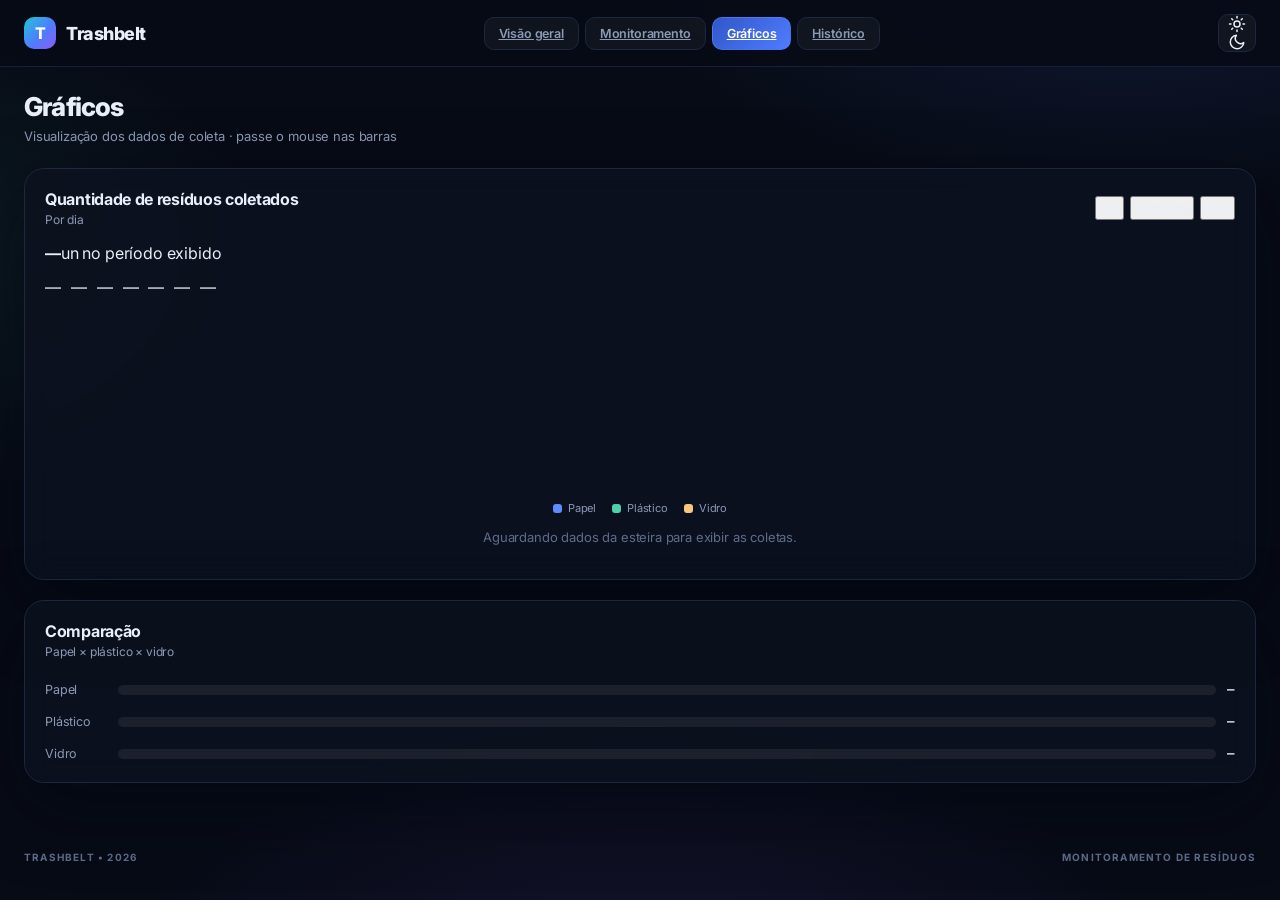
==== charts.html @ bd381b1d "refactor: separar em páginas independentes (sem sidebar móvel) - dashboard.html: visão geral com car" ====
<!DOCTYPE html>
<html lang="pt-BR" data-theme="dark">
<head>
  <meta charset="UTF-8">
  <meta name="viewport" content="width=device-width, initial-scale=1.0">
  <meta name="theme-color" content="#070b16">
  <title>Trashbelt — Gráficos</title>
  <link rel="preconnect" href="https://fonts.googleapis.com">
  <link rel="preconnect" href="https://fonts.gstatic.com" crossorigin>
  <link href="https://fonts.googleapis.com/css2?family=Inter:wght@400;500;600;700;800&family=JetBrains+Mono:wght@500;600;700&display=swap" rel="stylesheet">
  <link rel="stylesheet" href="css/style.css?v=12">

  <script>
    try {
      var t = localStorage.getItem("trashbelt-tema");
      document.documentElement.dataset.theme = (t === "light") ? "light" : "dark";
    } catch (e) {
      document.documentElement.dataset.theme = "dark";
    }
  </script>
</head>
<body>
  <header class="app-header">
    <div class="brand">
      <div class="brand-mark">T</div>
      <div>Trashbelt</div>
    </div>
    <nav>
      <a href="dashboard.html" class="nav-btn">Visão geral</a>
      <a href="monitor.html" class="nav-btn">Monitoramento</a>
      <a href="charts.html" class="nav-btn active">Gráficos</a>
      <a href="history.html" class="nav-btn">Histórico</a>
    </nav>
    <div class="actions">
      <button class="theme-btn" aria-label="Alternar tema claro/escuro" onclick="toggleTema()" title="Tema">
        <svg class="icon i-sol"><use href="#i-sol"/></svg>
        <svg class="icon i-lua"><use href="#i-lua"/></svg>
      </button>
    </div>
  </header>

  <div class="main">
    <div>
      <h1 class="section-title">Gráficos</h1>
      <p class="section-sub">Visualização dos dados de coleta · passe o mouse nas barras</p>
    </div>

    <div class="chart-cards">
      <article class="panel big-chart">
        <div class="panel-head">
          <div><h3 id="period-titulo">Quantidade de resíduos coletados</h3><p id="period-descricao">Por dia</p></div>
          <div style="display:flex; gap:6px">
            <button class="period-tab active" data-period="dia" onclick="setPeriod('dia')">Dia</button>
            <button class="period-tab" data-period="semana" onclick="setPeriod('semana')">Semana</button>
            <button class="period-tab" data-period="mes" onclick="setPeriod('mes')">Mês</button>
          </div>
        </div>
        <div class="period-summary"><strong id="period-total"><span class="num">—</span></strong><span>un no período exibido</span></div>
        <div class="bars empty-bars" id="period-bars">
          <div><i style="height:0%"></i><span>—</span></div>
          <div><i style="height:0%"></i><span>—</span></div>
          <div><i style="height:0%"></i><span>—</span></div>
          <div><i style="height:0%"></i><span>—</span></div>
          <div><i style="height:0%"></i><span>—</span></div>
          <div><i style="height:0%"></i><span>—</span></div>
          <div><i style="height:0%"></i><span>—</span></div>
        </div>
        <div class="stack-legend"><span><i class="sd pa"></i>Papel</span><span><i class="sd pl"></i>Plástico</span><span><i class="sd v"></i>Vidro</span></div>
        <p class="chart-empty" id="period-empty">Aguardando dados da esteira para exibir as coletas.</p>
      </article>

      <article class="panel">
        <div class="panel-head"><div><h3>Comparação</h3><p>Papel × plástico × vidro</p></div></div>
        <div class="compare">
          <div><span>Papel</span><div><i id="cmp-papel" style="width:0%"></i></div><b id="cmp-papel-num">—</b></div>
          <div><span>Plástico</span><div><i id="cmp-plastico" style="width:0%"></i></div><b id="cmp-plastico-num">—</b></div>
          <div><span>Vidro</span><div><i id="cmp-vidro" style="width:0%"></i></div><b id="cmp-vidro-num">—</b></div>
        </div>
      </article>
    </div>
  </div>

  <footer><span>TRASHBELT • 2026</span><span>Monitoramento de resíduos</span></footer>

  <div class="tooltip" id="tooltip" hidden></div>

  <!-- Sprite SVG -->
  <svg xmlns="http://www.w3.org/2000/svg" style="display:none" aria-hidden="true">
    <defs>
      <symbol id="i-papel" viewBox="0 0 24 24"><path d="M14 2H6a2 2 0 0 0-2 2v16a2 2 0 0 0 2 2h12a2 2 0 0 0 2-2V8z"/><polyline points="14 2 14 8 20 8"/><line x1="16" y1="13" x2="8" y2="13"/><line x1="16" y1="17" x2="8" y2="17"/></symbol>
      <symbol id="i-plastico" viewBox="0 0 24 24"><path d="M10 2.5h4"/><path d="M10.5 2.5v3.2L8.5 9v11a1.8 1.8 0 0 0 1.8 1.8h3.4a1.8 1.8 0 0 0 1.8-1.8V9l-2-3.3V2.5"/><path d="M8.5 12.5h7"/></symbol>
      <symbol id="i-vidro" viewBox="0 0 24 24"><path d="M7 3h10l-1.2 8.2a3.9 3.9 0 0 1-7.6 0z"/><path d="M12 15.2V21"/><path d="M8.5 21h7"/></symbol>
      <symbol id="i-sol" viewBox="0 0 24 24"><circle cx="12" cy="12" r="4"/><path d="M12 2v2"/><path d="M12 20v2"/><path d="M4.93 4.93l1.41 1.41"/><path d="M17.66 17.66l1.41 1.41"/><path d="M2 12h2"/><path d="M20 12h2"/><path d="M4.93 19.07l1.41-1.41"/><path d="M17.66 6.34l1.41-1.41"/></symbol>
      <symbol id="i-lua" viewBox="0 0 24 24"><path d="M21 12.79A9 9 0 1 1 11.21 3 7 7 0 0 0 21 12.79z"/></symbol>
    </defs>
  </svg>

  <script src="js/app.js?v=12"></script>
</body>
</html>
---- css/style.css ----
/* =====================================================================
   Trashbelt — Páginas separadas (dashboard, monitor, charts, history)
   Tema escuro/claro · responsivo · sem sidebar móvel complexa
   ===================================================================== */

:root {
    --bg: #070b16;
    --panel: rgba(13, 19, 32, .72);
    --panel-solid: #0d1320;
    --border: #1c2740;
    --border-soft: #16203a;
    --text: #e9eef8;
    --muted: #8b99b5;
    --muted-2: #5f6d8c;
    --chip-bg: rgba(255, 255, 255, .04);
    --chip-border: #1c2740;
    --grid: rgba(255, 255, 255, .055);
    --track: rgba(255, 255, 255, .07);
    --hover-row: rgba(79, 124, 255, .06);
    --row-border: rgba(255, 255, 255, .045);
    --topbar-bg: rgba(7, 11, 22, .92);
    --hero-fill: rgba(19, 27, 48, .9);
    --donut-empty: #e8edf4;
    --chart-dot: #0b1220;
    --scroll-thumb: #24314f;
    --glow-1: rgba(79, 124, 255, .16);
    --glow-2: rgba(53, 185, 145, .10);
    --glow-3: rgba(139, 92, 246, .13);

    --accent: #4f7cff;
    --accent-2: #35b991;
    --accent-3: #efb45e;
    --danger: #f2697e;
    --radius-lg: 20px;
    --radius-md: 14px;
    --shadow-panel: 0 24px 70px rgba(2, 6, 16, .5);
    --font-num: "JetBrains Mono", "Inter", monospace;
}

html[data-theme="light"] {
    --bg: #eef1f8;
    --panel: rgba(255, 255, 255, .8);
    --panel-solid: #ffffff;
    --border: #dce3f0;
    --border-soft: #e6ebf5;
    --text: #16203a;
    --muted: #5b6a8a;
    --muted-2: #8b97b5;
    --chip-bg: rgba(22, 32, 58, .045);
    --chip-border: #dbe2ef;
    --grid: rgba(22, 32, 58, .09);
    --track: rgba(22, 32, 58, .09);
    --hover-row: rgba(79, 124, 255, .07);
    --row-border: rgba(22, 32, 58, .07);
    --topbar-bg: rgba(238, 241, 248, .92);
    --hero-fill: rgba(255, 255, 255, .92);
    --donut-empty: #dbe2ef;
    --chart-dot: #ffffff;
    --scroll-thumb: #c3cde0;
    --glow-1: rgba(79, 124, 255, .10);
    --glow-2: rgba(53, 185, 145, .08);
    --glow-3: rgba(139, 92, 246, .08);
    --shadow-panel: 0 18px 50px rgba(28, 42, 80, .10);
}

* { box-sizing: border-box; margin: 0; padding: 0 }

html { scroll-behavior: smooth }

body {
    font-family: Inter, system-ui, sans-serif;
    letter-spacing: -.01em;
    background:
        radial-gradient(900px 520px at 88% -12%, var(--glow-1), transparent 60%),
        radial-gradient(760px 460px at -12% 28%, var(--glow-2), transparent 55%),
        radial-gradient(900px 560px at 50% 118%, var(--glow-3), transparent 62%),
        var(--bg);
    background-attachment: fixed;
    color: var(--text);
    min-height: 100vh;
    -webkit-font-smoothing: antialiased;
}

button, select { font: inherit; color: inherit; cursor: pointer }
::selection { background: rgba(79, 124, 255, .35) }

/* ---------- Header simples (todas as páginas) ---------- */
.app-header {
    display: flex;
    align-items: center;
    justify-content: space-between;
    gap: 12px;
    padding: 14px 24px;
    background: var(--topbar-bg);
    border-bottom: 1px solid var(--border-soft);
    position: sticky;
    top: 0;
    z-index: 50;
    backdrop-filter: blur(10px);
    -webkit-backdrop-filter: blur(10px);
}

.app-header .brand {
    display: flex;
    align-items: center;
    gap: 10px;
    font-weight: 800;
    font-size: 18px;
    letter-spacing: -.5px;
}

.app-header .brand-mark {
    width: 32px; height: 32px;
    border-radius: 10px;
    background: linear-gradient(135deg, #20c6d4, #4f7cff 55%, #8b5cf6);
    color: #fff;
    display: grid; place-items: center;
    font-size: 16px;
}

.app-header nav {
    display: flex;
    gap: 6px;
}

.app-header .nav-btn {
    border: 1px solid var(--chip-border);
    background: var(--chip-bg);
    color: var(--muted);
    padding: 8px 14px;
    border-radius: 10px;
    font-size: 12.5px;
    font-weight: 600;
    white-space: nowrap;
    transition: all .18s ease;
}

.app-header .nav-btn:hover {
    background: var(--hover-row);
    color: var(--text);
    border-color: rgba(79, 124, 255, .45);
}

.app-header .nav-btn.active {
    background: linear-gradient(135deg, #3157c8, #4f7cff);
    color: #fff;
    border-color: rgba(79, 124, 255, .6);
}

.app-header .actions {
    display: flex;
    align-items: center;
    gap: 8px;
}

.theme-btn, .icon-btn {
    border: 1px solid var(--chip-border);
    background: var(--chip-bg);
    width: 38px; height: 38px;
    border-radius: 10px;
    display: grid; place-items: center;
    font-size: 16px;
    transition: all .18s ease;
}

.theme-btn:hover, .icon-btn:hover {
    background: var(--hover-row);
    border-color: rgba(79, 124, 255, .45);
}

/* ---------- Conteúdo ---------- */
.main {
    padding: 24px;
    max-width: 1400px;
    margin: 0 auto;
}

.section-title {
    font-size: 26px;
    font-weight: 800;
    letter-spacing: -.8px;
    margin-bottom: 6px;
}

.section-sub {
    color: var(--muted);
    font-size: 13px;
    margin-bottom: 24px;
}

.panel {
    background: var(--panel);
    backdrop-filter: blur(14px);
    -webkit-backdrop-filter: blur(14px);
    border: 1px solid var(--border);
    border-radius: var(--radius-lg);
    padding: 20px;
    box-shadow: var(--shadow-panel);
    margin-bottom: 20px;
}

.panel-head {
    display: flex;
    align-items: center;
    justify-content: space-between;
    gap: 10px;
    margin-bottom: 16px;
    flex-wrap: wrap;
}

.panel-head h3 { font-size: 16px; letter-spacing: -.3px }
.panel-head p { color: var(--muted); font-size: 12px; margin-top: 3px }

.unit {
    font-size: 10px; font-weight: 700; letter-spacing: 1.5px;
    color: var(--accent);
    background: rgba(79, 124, 255, .12);
    border: 1px solid rgba(79, 124, 255, .3);
    padding: 4px 10px; border-radius: 999px;
}

footer {
    display: flex; justify-content: space-between; gap: 10px;
    color: var(--muted-2); font-size: 10px; letter-spacing: 1.2px;
    font-weight: 700;
    padding: 24px 24px 32px;
    text-transform: uppercase;
}

/* ---------- Cards ---------- */
.cards {
    display: grid;
    grid-template-columns: repeat(4, 1fr);
    gap: 14px;
    margin-bottom: 26px;
}

.stat-card {
    background: var(--panel);
    backdrop-filter: blur(14px);
    -webkit-backdrop-filter: blur(14px);
    border: 1px solid var(--border);
    border-radius: var(--radius-lg);
    padding: 18px 18px 16px;
    box-shadow: var(--shadow-panel);
    transition: transform .22s ease;
}

.stat-card:hover { transform: translateY(-2px) }

.card-top { display: flex; align-items: center; justify-content: space-between; gap: 8px; margin-bottom: 10px }
.card-top span { font-size: 11.5px; font-weight: 600; color: var(--muted) }
.card-top b { font-size: 12px; color: #4fd0a8; font-weight: 700 }

.stat-card strong {
    display: block;
    font-family: var(--font-num);
    font-size: 30px;
    font-weight: 700;
    letter-spacing: -.5px;
}
.stat-card strong small { font-size: 13px; color: var(--muted); font-family: Inter, sans-serif; font-weight: 600 }
.stat-card p { color: var(--muted); font-size: 11.5px; margin-top: 8px }

.stat-card.total {
    background: linear-gradient(135deg, #3157c8, #5a3fd4 70%, #7a3fc0);
    border: 0; color: #fff;
    box-shadow: 0 22px 55px rgba(49, 87, 200, .35);
}
.stat-card.total .card-top span { color: rgba(255, 255, 255, .75) }
.stat-card.total strong { font-size: 34px }
.stat-card.total strong small { color: rgba(255, 255, 255, .7) }
.stat-card.total p { color: rgba(255, 255, 255, .8) }

.material-icon {
    width: 34px; height: 34px; border-radius: 10px;
    display: grid; place-items: center;
    font-size: 13px; font-weight: 800;
    margin-bottom: 12px;
}
.material-icon.paper { background: rgba(79, 124, 255, .16); color: #8fb0ff; border: 1px solid rgba(79, 124, 255, .35) }
.material-icon.plastic { background: rgba(53, 185, 145, .14); color: #57d6ac; border: 1px solid rgba(53, 185, 145, .35) }
.material-icon.glass { background: rgba(239, 180, 94, .14); color: #f5c87e; border: 1px solid rgba(239, 180, 94, .35) }

/* ---------- Mini progress ---------- */
.mini-progress { height: 7px; border-radius: 6px; background: rgba(255,255,255,.22); margin-top: 12px; overflow: hidden }
.mini-progress span { display: block; height: 100%; width: 0%; border-radius: 6px; background: #fff; transition: width .8s cubic-bezier(.2,.8,.2,1) }

/* ---------- Gráfico de linha ---------- */
.line-chart { display: grid; grid-template-columns: 34px 1fr; gap: 6px 8px }
.y-labels { display: flex; flex-direction: column; justify-content: space-between; text-align: right; padding-bottom: 24px }
.y-labels span { font-size: 10px; color: var(--muted-2); font-family: var(--font-num) }
.chart-area { position: relative; height: 240px; min-height: 180px }
.gridline { position: absolute; left: 0; right: 0; height: 1px; background: var(--grid) }
.gridline:nth-child(1) { top: 0 } .gridline:nth-child(2) { top: 25% }
.gridline:nth-child(3) { top: 50% } .gridline:nth-child(4) { top: 75% } .gridline:nth-child(5) { bottom: 0 }
.line-chart svg { position: absolute; inset: 0; width: 100%; height: 100%; display: block; overflow: visible }
.line-chart path[fill="none"] { stroke: #5f8bff; filter: drop-shadow(0 8px 16px rgba(79,124,255,.35)) }
.line-chart circle { fill: var(--chart-dot); stroke: #5f8bff; stroke-width: 4 }
.x-labels { position: absolute; left: 0; right: 0; bottom: 0; display: flex; justify-content: space-between; gap: 6px }
.x-labels span { font-size: 10px; color: var(--muted-2); font-family: var(--font-num) }

.avg-line { position: absolute; left: 0; right: 0; border-top: 1px dashed rgba(79,194,168,.55); pointer-events: none; z-index: 2 }
.avg-line[hidden] { display: none }
.avg-line span { position: absolute; right: 0; top: -18px; font-size: 9px; font-weight: 700; letter-spacing: .5px; color: #4fd0a8; background: rgba(53,185,145,.12); border: 1px solid rgba(53,185,145,.3); padding: 2px 7px; border-radius: 999px; white-space: nowrap }
.line-chart circle.max-dot { stroke: #4fd0a8; stroke-width: 5 }

/* ---------- Rosca ---------- */
.donut-wrap { display: flex; align-items: center; gap: 26px; justify-content: center; padding: 6px 0 }
.donut {
    width: 180px; height: 180px; border-radius: 50%;
    background: conic-gradient(var(--donut-empty) 0 100%);
    -webkit-mask: radial-gradient(closest-side, transparent 60%, #000 61%);
    mask: radial-gradient(closest-side, transparent 60%, #000 61%);
    display: grid; place-items: center;
    flex: none; transition: background .6s ease; cursor: crosshair
}
.donut > div { display: grid; text-align: center }
.donut strong { font-size: 26px; font-family: var(--font-num); letter-spacing: -.5px }
.donut small { color: var(--muted); font-size: 10.5px; margin-top: 2px }

.legend { display: grid; gap: 12px; min-width: 150px }
.legend > div { display: flex; align-items: center; gap: 9px; font-size: 12.5px; color: var(--muted); cursor: pointer; border-radius: 10px; padding: 5px 7px; margin: -5px -7px; transition: all .15s }
.legend > div:hover { background: var(--chip-bg); color: var(--text) }
.legend > div.ativa { background: var(--chip-bg); color: var(--text) }
.legend b { margin-left: auto; color: var(--text); font-family: var(--font-num); font-weight: 600 }
.dot { width: 10px; height: 10px; border-radius: 50%; flex: none }
.dot.paper { background: #3157c8 } .dot.plastic { background: #35b991 } .dot.glass { background: #efb45e }

/* ---------- Barras empilhadas ---------- */
.bars { display: flex; align-items: stretch; gap: 10px; height: 210px; margin-top: 14px }
.bar-col { flex: 1; height: 100%; min-width: 0; display: grid; grid-template-rows: 16px 1fr auto; gap: 7px; align-items: center }
.bar-col em { font-style: normal; font-family: var(--font-num); font-size: 10.5px; color: var(--muted); text-align: center; line-height: 16px; white-space: nowrap; overflow: hidden; text-overflow: ellipsis; padding: 0 4px }
.bar-col.col-max em { color: #4fd0a8; font-weight: 700 }
.bar-stack { width: 100%; max-width: 46px; height: 100%; margin: 0 auto; display: flex; flex-direction: column-reverse; justify-content: flex-start; border-radius: 10px 10px 5px 5px; overflow: hidden; background: var(--track) }
.bar-stack i { display: block; width: 100%; min-height: 2px; border-radius: 0; box-shadow: none }
.bar-stack i.pa { background: linear-gradient(180deg, #5f8bff, #3157c8) }
.bar-stack i.pl { background: linear-gradient(180deg, #4fd0a8, #2aa383) }
.bar-stack i.v { background: linear-gradient(180deg, #f5c87e, #d99b3f) }
.bar-col > span { font-size: 10.5px; color: var(--muted-2); font-family: var(--font-num); white-space: nowrap; overflow: hidden; text-overflow: ellipsis; padding: 0 4px }
.stack-legend { display: flex; gap: 16px; justify-content: center; margin-top: 14px; font-size: 11px; color: var(--muted) }
.stack-legend span { display: inline-flex; align-items: center; gap: 6px }
.sd { width: 9px; height: 9px; border-radius: 3px; display: inline-block; flex: none }
.sd.pa { background: #5f8bff } .sd.pl { background: #4fd0a8 } .sd.v { background: #f5c87e }

.chart-empty { text-align: center; color: var(--muted-2); font-size: 13px; margin: 14px 0 }

/* ---------- Comparação ---------- */
.compare { display: grid; gap: 15px; padding-top: 6px }
.compare > div { display: grid; grid-template-columns: 62px 1fr auto; align-items: center; gap: 11px }
.compare span { font-size: 12.5px; color: var(--muted) }
.compare > div > div { height: 10px; border-radius: 6px; background: var(--track); overflow: hidden }
.compare i { display: block; height: 100%; width: 0%; border-radius: 6px; transition: width .7s cubic-bezier(.2,.8,.2,1) }
.compare > div:nth-child(1) i { background: linear-gradient(90deg, #3157c8, #5f8bff) }
.compare > div:nth-child(2) i { background: linear-gradient(90deg, #2aa383, #4fd0a8) }
.compare > div:nth-child(3) i { background: linear-gradient(90deg, #d99b3f, #f5c87e) }
.compare b { font-size: 12.5px; font-family: var(--font-num); font-weight: 600 }

/* ---------- Histórico ---------- */
.filter-select {
    border: 1px solid var(--chip-border);
    background: var(--chip-bg);
    color: var(--muted);
    font-size: 12px; font-weight: 600;
    padding: 8px 12px; border-radius: 10px;
    cursor: pointer; outline: none;
}
.filter-select:hover, .filter-select:focus { color: var(--text); border-color: rgba(79,124,255,.45) }
.filter-select option { background: var(--panel-solid); color: var(--text) }

.table-panel { padding: 6px 6px 2px; overflow: hidden }
.table-scroll { overflow-x: auto }
table { width: 100%; border-collapse: collapse; min-width: 620px }
th {
    text-align: left; font-size: 10px; font-weight: 800; letter-spacing: 1.3px;
    text-transform: uppercase; color: var(--muted-2);
    padding: 13px 16px; border-bottom: 1px solid var(--border);
    position: sticky; top: 0; background: var(--panel-solid);
}
th[data-key] { cursor: pointer; user-select: none }
td {
    padding: 13px 16px; font-size: 13px; border-bottom: 1px solid var(--row-border)
}
td b { font-family: var(--font-num); font-weight: 600 }
tbody tr:hover { background: var(--hover-row) }
tbody tr:last-child td { border-bottom: 0 }
td .material-dot { display: inline-block; width: 9px; height: 9px; border-radius: 50%; margin-right: 8px; vertical-align: 1px }
.material-dot.paper { background: #3157c8 } .material-dot.plastic { background: #35b991 } .material-dot.glass { background: #efb45e }

.status {
    display: inline-flex; align-items: center; gap: 8px; font-size: 11px; font-weight: 600;
    color: #4fd0a8; background: rgba(53,185,145,.1);
    border: 1px solid rgba(53,185,145,.28); padding: 5px 11px; border-radius: 999px
}

.empty-history { text-align: center; padding: 34px 16px !important; color: var(--muted-2); font-size: 13px }

/* ---------- Monitor ---------- */
.monitor-screen {
    position: relative; height: 320px; min-height: 260px; border-radius: 14px; overflow: hidden;
    background: radial-gradient(420px 220px at 50% 0%, rgba(79,124,255,.14), transparent 70%), linear-gradient(180deg, #0a1020, #0c1526);
    border: 1px solid var(--border-soft);
}
.belt-scene { position: absolute; left: 7%; right: 7%; bottom: 8%; height: 64px; z-index: 3 }
.belt-rail { position: absolute; left: -2%; right: -2%; top: 12px; height: 10px; border-radius: 5px; background: linear-gradient(180deg, #4a5e8f, #26355a); box-shadow: 0 2px 6px rgba(0,0,0,.45); z-index: 3 }
.belt-surface { position: absolute; left: 0; right: 0; top: 22px; bottom: 15px; border-radius: 8px; background: repeating-linear-gradient(90deg, #2a3a5f 0 18px, #18233d 18px 36px); background-size: 36px 100%; animation: belt-move 1.15s linear infinite; border-top: 2px solid #3c4f7d; border-bottom: 2px solid #0c1425; box-shadow: inset 0 4px 8px rgba(0,0,0,.45), 0 12px 26px rgba(0,0,0,.4); z-index: 2 }
.belt-rollers { position: absolute; left: 0; right: 0; bottom: 0; height: 12px; background: radial-gradient(circle at 6px 4px, #3a4c78 3px, transparent 3.6px) repeat-x; background-size: 15px 12px; animation: roller-move 1.15s linear infinite; z-index: 1 }
.belt-item { position: absolute; bottom: 48px; font-size: 20px; line-height: 1; filter: drop-shadow(0 4px 6px rgba(0,0,0,.5)); animation: ride var(--d,8s) linear infinite; animation-delay: var(--dl,0s); z-index: 4 }
.belt-item.t1 { color: #4fd0a8; --d: 7s; --dl: -1s }
.belt-item.t2 { color: #7fa2ff; --d: 9s; --dl: -4.5s; font-size: 17px }
.belt-item.t3 { color: #f5c87e; --d: 8s; --dl: -6.2s; font-size: 18px }
.belt-item.t4 { color: #b7a6f7; --d: 10s; --dl: -2.4s; font-size: 16px }

@keyframes belt-move { to { background-position: 36px 0 } }
@keyframes roller-move { to { background-position: 15px 12px } }
@keyframes ride {
    0%   { left: -6%; transform: translateY(-14px) rotate(-8deg); opacity: 0 }
    6%   { opacity: 1 }
    66%  { left: 76%; transform: translateY(0) rotate(6deg); opacity: 1 }
    74%  { left: 84%; transform: translateY(6px) rotate(18deg); opacity: 1 }
    88%  { left: 84%; transform: translateY(64px) rotate(38deg); opacity: 0 }
    100% { left: -6%; transform: translateY(-14px) rotate(-8deg); opacity: 0 }
}

.sensor {
    display: flex; align-items: center; gap: 11px; padding: 11px 12px;
    border-radius: 12px; background: var(--chip-bg); border: 1px solid var(--row-border); margin-bottom: 9px
}
.sensor span { font-size: 12.5px; color: var(--muted) }
.sensor b { margin-left: auto; font-size: 12.5px }
.sensor i { width: 10px; height: 10px; border-radius: 50%; background: #35b991; box-shadow: 0 0 0 0 rgba(53,185,145,.45); animation: pulse-dot 2.2s infinite; flex: none }
.sensor i.off { background: #4a5878; box-shadow: none; animation: none }
@keyframes pulse-dot {
    0% { box-shadow: 0 0 0 0 rgba(53,185,145,.45) }
    70% { box-shadow: 0 0 0 9px rgba(53,185,145,0) }
    100% { box-shadow: 0 0 0 0 rgba(53,185,145,0) }
}

/* ---------- Tooltip ---------- */
.tooltip { position: fixed; z-index: 100; max-width: 240px; background: var(--panel-solid); border: 1px solid var(--border); border-radius: 11px; padding: 9px 12px; font-size: 12px; color: var(--text); box-shadow: var(--shadow-panel); pointer-events: none; white-space: nowrap }
.tooltip[hidden] { display: none }
.tooltip b { font-family: var(--font-num); font-weight: 600 }
.tooltip small { display: block; margin-top: 2px; color: var(--muted); font-size: 10.5px }
.tt-dot { display: inline-block; width: 8px; height: 8px; border-radius: 3px; margin-right: 4px; vertical-align: -1px }

/* ---------- Toasts ---------- */
.toasts { position: fixed; right: 18px; bottom: 18px; z-index: 95; display: flex; flex-direction: column; gap: 10px; width: min(320px, calc(100vw - 28px)) }
.toast { display: flex; align-items: center; gap: 11px; background: var(--panel-solid); border: 1px solid rgba(53,185,145,.35); border-radius: 14px; padding: 12px 14px; box-shadow: var(--shadow-panel); cursor: pointer; animation: toast-in .35s cubic-bezier(.2,.8,.2,1) }
.toast.saindo { opacity: 0; transform: translateX(24px) }
.toast-ic { width: 34px; height: 34px; border-radius: 10px; background: rgba(53,185,145,.14); color: #35b991; display: grid; place-items: center; flex: none }
.toast-ic .icon { width: 16px; height: 16px }
.toast-tx { min-width: 0 }
.toast-tx b { display: block; font-size: 13px }
.toast-tx small { display: block; color: var(--muted); font-size: 11.5px; margin-top: 2px }
.toast-x { margin-left: auto; color: var(--muted-2); font-size: 16px; line-height: 1; flex: none }
@keyframes toast-in { from { opacity: 0; transform: translateY(14px) scale(.97) } }

/* ---------- Ícones SVG ---------- */
.icon { width: 18px; height: 18px; flex: none; fill: none; stroke: currentColor; stroke-width: 2; stroke-linecap: round; stroke-linejoin: round; display: inline-block; vertical-align: middle }

/* ---------- Responsivo ---------- */
@media (max-width: 768px) {
    .cards { grid-template-columns: repeat(2, 1fr) }
    .stat-card.total { grid-column: 1 / -1 }
    .main { padding: 14px 14px 26px }
    .app-header { padding: 12px 16px }
    .app-header .nav-btn { padding: 6px 10px; font-size: 11px }
    .donut { width: 150px; height: 150px }
    .chart-area { height: 200px }
    .bars { height: 160px }
}

@media (max-width: 480px) {
    .cards { grid-template-columns: 1fr }
    .stat-card.total { grid-column: auto }
    .line-chart { grid-template-columns: 28px 1fr }
    .donut { width: 130px; height: 130px }
    .donut strong { font-size: 21px }
}

/* ---------- Reduzir movimento ---------- */
@media (prefers-reduced-motion: reduce) {
    *, *::before, *::after { animation-duration: .01ms !important; animation-iteration-count: 1 !important; transition-duration: .01ms !important }
    html { scroll-behavior: auto }
}
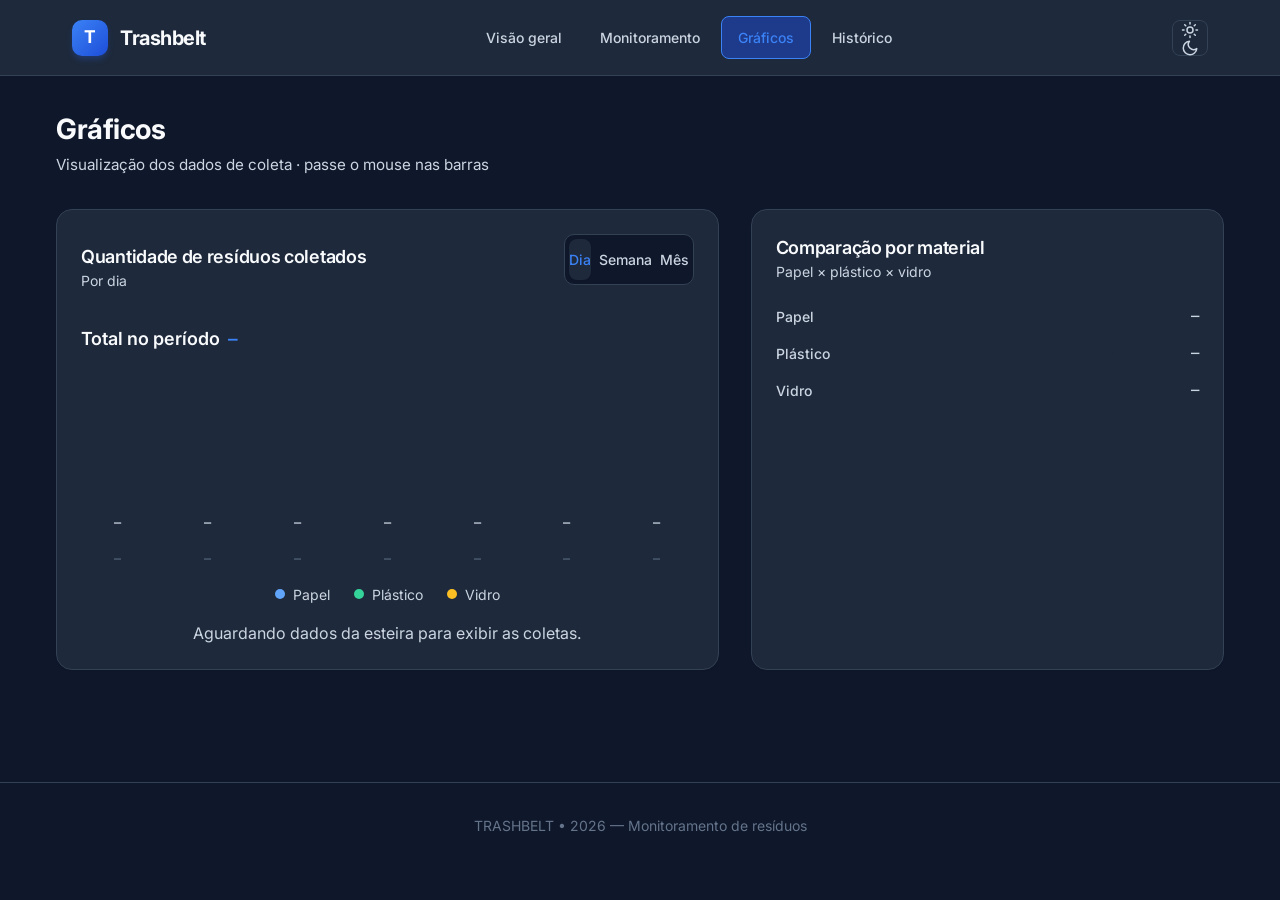
==== commit 096988ca: "refactor: redesign limpo e moderno - Reescrita completa do CSS com design clean e profissional - Cor" ====
--- a/charts.html
+++ b/charts.html
@@ -3,12 +3,12 @@
 <head>
   <meta charset="UTF-8">
   <meta name="viewport" content="width=device-width, initial-scale=1.0">
-  <meta name="theme-color" content="#070b16">
+  <meta name="theme-color" content="#0f172a">
   <title>Trashbelt — Gráficos</title>
   <link rel="preconnect" href="https://fonts.googleapis.com">
   <link rel="preconnect" href="https://fonts.gstatic.com" crossorigin>
-  <link href="https://fonts.googleapis.com/css2?family=Inter:wght@400;500;600;700;800&family=JetBrains+Mono:wght@500;600;700&display=swap" rel="stylesheet">
-  <link rel="stylesheet" href="css/style.css?v=12">
+  <link href="https://fonts.googleapis.com/css2?family=Inter:wght@400;500;600;700&family=JetBrains+Mono:wght@500;600;700&display=swap" rel="stylesheet">
+  <link rel="stylesheet" href="css/style.css?v=13">
 
   <script>
     try {
@@ -21,66 +21,125 @@
 </head>
 <body>
   <header class="app-header">
-    <div class="brand">
-      <div class="brand-mark">T</div>
-      <div>Trashbelt</div>
-    </div>
-    <nav>
-      <a href="dashboard.html" class="nav-btn">Visão geral</a>
-      <a href="monitor.html" class="nav-btn">Monitoramento</a>
-      <a href="charts.html" class="nav-btn active">Gráficos</a>
-      <a href="history.html" class="nav-btn">Histórico</a>
-    </nav>
-    <div class="actions">
-      <button class="theme-btn" aria-label="Alternar tema claro/escuro" onclick="toggleTema()" title="Tema">
-        <svg class="icon i-sol"><use href="#i-sol"/></svg>
-        <svg class="icon i-lua"><use href="#i-lua"/></svg>
-      </button>
+    <div class="header-content">
+      <div class="brand">
+        <div class="brand-mark">T</div>
+        <div>Trashbelt</div>
+      </div>
+      <nav class="main-nav">
+        <a href="dashboard.html" class="nav-btn">Visão geral</a>
+        <a href="monitor.html" class="nav-btn">Monitoramento</a>
+        <a href="charts.html" class="nav-btn active">Gráficos</a>
+        <a href="history.html" class="nav-btn">Histórico</a>
+      </nav>
+      <div class="header-actions">
+        <button class="icon-btn" aria-label="Alternar tema claro/escuro" onclick="toggleTema()" title="Tema">
+          <svg class="icon i-sol"><use href="#i-sol"/></svg>
+          <svg class="icon i-lua"><use href="#i-lua"/></svg>
+        </button>
+      </div>
     </div>
   </header>
 
   <div class="main">
-    <div>
-      <h1 class="section-title">Gráficos</h1>
-      <p class="section-sub">Visualização dos dados de coleta · passe o mouse nas barras</p>
+    <div class="page-header">
+      <h1>Gráficos</h1>
+      <p>Visualização dos dados de coleta · passe o mouse nas barras</p>
     </div>
 
-    <div class="chart-cards">
-      <article class="panel big-chart">
-        <div class="panel-head">
-          <div><h3 id="period-titulo">Quantidade de resíduos coletados</h3><p id="period-descricao">Por dia</p></div>
-          <div style="display:flex; gap:6px">
+    <div style="display:grid;grid-template-columns:1.4fr 1fr;gap:2rem">
+      <article class="panel">
+        <div class="panel-header">
+          <div>
+            <h2>Quantidade de resíduos coletados</h2>
+            <p id="period-descricao">Por dia</p>
+          </div>
+          <div class="bars-period-tabs">
             <button class="period-tab active" data-period="dia" onclick="setPeriod('dia')">Dia</button>
             <button class="period-tab" data-period="semana" onclick="setPeriod('semana')">Semana</button>
             <button class="period-tab" data-period="mes" onclick="setPeriod('mes')">Mês</button>
           </div>
         </div>
-        <div class="period-summary"><strong id="period-total"><span class="num">—</span></strong><span>un no período exibido</span></div>
-        <div class="bars empty-bars" id="period-bars">
-          <div><i style="height:0%"></i><span>—</span></div>
-          <div><i style="height:0%"></i><span>—</span></div>
-          <div><i style="height:0%"></i><span>—</span></div>
-          <div><i style="height:0%"></i><span>—</span></div>
-          <div><i style="height:0%"></i><span>—</span></div>
-          <div><i style="height:0%"></i><span>—</span></div>
-          <div><i style="height:0%"></i><span>—</span></div>
+        <div class="bars-title">
+          <h3>Total no período</h3>
+          <span class="bars-total" id="period-total">—</span>
         </div>
-        <div class="stack-legend"><span><i class="sd pa"></i>Papel</span><span><i class="sd pl"></i>Plástico</span><span><i class="sd v"></i>Vidro</span></div>
-        <p class="chart-empty" id="period-empty">Aguardando dados da esteira para exibir as coletas.</p>
+        <div class="bars-grid" id="period-bars">
+          <div class="bar-column">
+            <div class="bar-value">—</div>
+            <div class="bar-stack"></div>
+            <div class="bar-label">—</div>
+          </div>
+          <div class="bar-column">
+            <div class="bar-value">—</div>
+            <div class="bar-stack"></div>
+            <div class="bar-label">—</div>
+          </div>
+          <div class="bar-column">
+            <div class="bar-value">—</div>
+            <div class="bar-stack"></div>
+            <div class="bar-label">—</div>
+          </div>
+          <div class="bar-column">
+            <div class="bar-value">—</div>
+            <div class="bar-stack"></div>
+            <div class="bar-label">—</div>
+          </div>
+          <div class="bar-column">
+            <div class="bar-value">—</div>
+            <div class="bar-stack"></div>
+            <div class="bar-label">—</div>
+          </div>
+          <div class="bar-column">
+            <div class="bar-value">—</div>
+            <div class="bar-stack"></div>
+            <div class="bar-label">—</div>
+          </div>
+          <div class="bar-column">
+            <div class="bar-value">—</div>
+            <div class="bar-stack"></div>
+            <div class="bar-label">—</div>
+          </div>
+        </div>
+        <div class="bars-legend">
+          <span><span class="dot" style="background:var(--papel)"></span>Papel</span>
+          <span><span class="dot" style="background:var(--plastico)"></span>Plástico</span>
+          <span><span class="dot" style="background:var(--vidro)"></span>Vidro</span>
+        </div>
+        <p class="chart-empty" id="period-empty" style="text-align:center;color:var(--text-secondary);margin-top:1rem">Aguardando dados da esteira para exibir as coletas.</p>
       </article>
 
       <article class="panel">
-        <div class="panel-head"><div><h3>Comparação</h3><p>Papel × plástico × vidro</p></div></div>
-        <div class="compare">
-          <div><span>Papel</span><div><i id="cmp-papel" style="width:0%"></i></div><b id="cmp-papel-num">—</b></div>
-          <div><span>Plástico</span><div><i id="cmp-plastico" style="width:0%"></i></div><b id="cmp-plastico-num">—</b></div>
-          <div><span>Vidro</span><div><i id="cmp-vidro" style="width:0%"></i></div><b id="cmp-vidro-num">—</b></div>
+        <div class="panel-header">
+          <div>
+            <h2>Comparação por material</h2>
+            <p>Papel × plástico × vidro</p>
+          </div>
+        </div>
+        <div class="compare-grid">
+          <div class="compare-item">
+            <span>Papel</span>
+            <div class="compare-bar"><div class="compare-fill papel" id="cmp-papel" style="width:0%"></div></div>
+            <span class="compare-value" id="cmp-papel-num">—</span>
+          </div>
+          <div class="compare-item">
+            <span>Plástico</span>
+            <div class="compare-bar"><div class="compare-fill plastico" id="cmp-plastico" style="width:0%"></div></div>
+            <span class="compare-value" id="cmp-plastico-num">—</span>
+          </div>
+          <div class="compare-item">
+            <span>Vidro</span>
+            <div class="compare-bar"><div class="compare-fill vidro" id="cmp-vidro" style="width:0%"></div></div>
+            <span class="compare-value" id="cmp-vidro-num">—</span>
+          </div>
         </div>
       </article>
     </div>
   </div>
 
-  <footer><span>TRASHBELT • 2026</span><span>Monitoramento de resíduos</span></footer>
+  <footer style="margin-top:3rem;padding:2rem 1rem;border-top:1px solid var(--border);color:var(--text-muted);font-size:0.875rem;text-align:center">
+    TRASHBELT • 2026 — Monitoramento de resíduos
+  </footer>
 
   <div class="tooltip" id="tooltip" hidden></div>
 
@@ -95,6 +154,6 @@
     </defs>
   </svg>
 
-  <script src="js/app.js?v=12"></script>
+  <script src="js/app.js?v=13"></script>
 </body>
 </html>
--- a/css/style.css
+++ b/css/style.css
@@ -1,485 +1,1282 @@
 /* =====================================================================
-   Trashbelt — Páginas separadas (dashboard, monitor, charts, history)
-   Tema escuro/claro · responsivo · sem sidebar móvel complexa
+   Trashbelt — Design limpo e moderno
+   Cores suaves · espaçamento generoso · tipografia hierárquica
    ===================================================================== */
 
 :root {
-    --bg: #070b16;
-    --panel: rgba(13, 19, 32, .72);
-    --panel-solid: #0d1320;
-    --border: #1c2740;
-    --border-soft: #16203a;
-    --text: #e9eef8;
-    --muted: #8b99b5;
-    --muted-2: #5f6d8c;
-    --chip-bg: rgba(255, 255, 255, .04);
-    --chip-border: #1c2740;
-    --grid: rgba(255, 255, 255, .055);
-    --track: rgba(255, 255, 255, .07);
-    --hover-row: rgba(79, 124, 255, .06);
-    --row-border: rgba(255, 255, 255, .045);
-    --topbar-bg: rgba(7, 11, 22, .92);
-    --hero-fill: rgba(19, 27, 48, .9);
-    --donut-empty: #e8edf4;
-    --chart-dot: #0b1220;
-    --scroll-thumb: #24314f;
-    --glow-1: rgba(79, 124, 255, .16);
-    --glow-2: rgba(53, 185, 145, .10);
-    --glow-3: rgba(139, 92, 246, .13);
-
-    --accent: #4f7cff;
-    --accent-2: #35b991;
-    --accent-3: #efb45e;
-    --danger: #f2697e;
-    --radius-lg: 20px;
-    --radius-md: 14px;
-    --shadow-panel: 0 24px 70px rgba(2, 6, 16, .5);
-    --font-num: "JetBrains Mono", "Inter", monospace;
-}
-
-html[data-theme="light"] {
-    --bg: #eef1f8;
-    --panel: rgba(255, 255, 255, .8);
-    --panel-solid: #ffffff;
-    --border: #dce3f0;
-    --border-soft: #e6ebf5;
-    --text: #16203a;
-    --muted: #5b6a8a;
-    --muted-2: #8b97b5;
-    --chip-bg: rgba(22, 32, 58, .045);
-    --chip-border: #dbe2ef;
-    --grid: rgba(22, 32, 58, .09);
-    --track: rgba(22, 32, 58, .09);
-    --hover-row: rgba(79, 124, 255, .07);
-    --row-border: rgba(22, 32, 58, .07);
-    --topbar-bg: rgba(238, 241, 248, .92);
-    --hero-fill: rgba(255, 255, 255, .92);
-    --donut-empty: #dbe2ef;
-    --chart-dot: #ffffff;
-    --scroll-thumb: #c3cde0;
-    --glow-1: rgba(79, 124, 255, .10);
-    --glow-2: rgba(53, 185, 145, .08);
-    --glow-3: rgba(139, 92, 246, .08);
-    --shadow-panel: 0 18px 50px rgba(28, 42, 80, .10);
+    /* Cores principais */
+    --primary: #2563eb;
+    --primary-hover: #1d4ed8;
+    --primary-light: #eff6ff;
+    
+    /* Cores dos materiais */
+    --papel: #3b82f6;
+    --plastico: #10b981;
+    --vidro: #f59e0b;
+    
+    /* Cores neutras */
+    --bg: #f8fafc;
+    --bg-panel: #ffffff;
+    --border: #e2e8f0;
+    --border-light: #f1f5f9;
+    --text: #0f172a;
+    --text-secondary: #64748b;
+    --text-muted: #94a3b8;
+    
+    /* Estados */
+    --success: #22c55e;
+    --warning: #f59e0b;
+    --danger: #ef4444;
+    
+    /* Sombras */
+    --shadow-sm: 0 1px 2px 0 rgb(0 0 0 / 0.05);
+    --shadow: 0 4px 6px -1px rgb(0 0 0 / 0.1), 0 2px 4px -2px rgb(0 0 0 / 0.1);
+    --shadow-md: 0 10px 15px -3px rgb(0 0 0 / 0.1), 0 4px 6px -4px rgb(0 0 0 / 0.1);
+    --shadow-lg: 0 20px 25px -5px rgb(0 0 0 / 0.1), 0 8px 10px -6px rgb(0 0 0 / 0.1);
+    
+    --radius: 12px;
+    --radius-lg: 16px;
+    --transition: all 0.2s ease;
+    --font-sans: "Inter", system-ui, -apple-system, sans-serif;
+    --font-mono: "JetBrains Mono", ui-monospace, monospace;
+}
+
+/* Tema escuro opcional */
+html[data-theme="dark"] {
+    --bg: #0f172a;
+    --bg-panel: #1e293b;
+    --border: #334155;
+    --border-light: #1e293b;
+    --text: #f8fafc;
+    --text-secondary: #cbd5e1;
+    --text-muted: #64748b;
+    --primary: #3b82f6;
+    --primary-hover: #60a5fa;
+    --primary-light: #1e3a8a;
+    --papel: #60a5fa;
+    --plastico: #34d399;
+    --vidro: #fbbf24;
 }
 
 * { box-sizing: border-box; margin: 0; padding: 0 }
 
-html { scroll-behavior: smooth }
+html {
+    scroll-behavior: smooth;
+    font-size: 16px;
+}
 
 body {
-    font-family: Inter, system-ui, sans-serif;
-    letter-spacing: -.01em;
-    background:
-        radial-gradient(900px 520px at 88% -12%, var(--glow-1), transparent 60%),
-        radial-gradient(760px 460px at -12% 28%, var(--glow-2), transparent 55%),
-        radial-gradient(900px 560px at 50% 118%, var(--glow-3), transparent 62%),
-        var(--bg);
-    background-attachment: fixed;
-    color: var(--text);
+    font-family: var(--font-sans);
+    background: var(--bg);
+    color: var(--text);
+    line-height: 1.5;
     min-height: 100vh;
     -webkit-font-smoothing: antialiased;
 }
 
-button, select { font: inherit; color: inherit; cursor: pointer }
-::selection { background: rgba(79, 124, 255, .35) }
-
-/* ---------- Header simples (todas as páginas) ---------- */
+button, select, input {
+    font: inherit;
+    color: inherit;
+}
+
+a {
+    color: inherit;
+    text-decoration: none;
+}
+
+::selection {
+    background: var(--primary-light);
+    color: var(--primary);
+}
+
+/* =====================================================================
+   HEADER / NAVEGAÇÃO
+   ===================================================================== */
+
 .app-header {
-    display: flex;
-    align-items: center;
-    justify-content: space-between;
-    gap: 12px;
-    padding: 14px 24px;
-    background: var(--topbar-bg);
-    border-bottom: 1px solid var(--border-soft);
+    background: var(--bg-panel);
+    border-bottom: 1px solid var(--border);
     position: sticky;
     top: 0;
     z-index: 50;
     backdrop-filter: blur(10px);
-    -webkit-backdrop-filter: blur(10px);
-}
-
-.app-header .brand {
-    display: flex;
-    align-items: center;
-    gap: 10px;
-    font-weight: 800;
-    font-size: 18px;
-    letter-spacing: -.5px;
-}
-
-.app-header .brand-mark {
-    width: 32px; height: 32px;
+}
+
+.header-content {
+    max-width: 1200px;
+    margin: 0 auto;
+    padding: 1rem 2rem;
+    display: flex;
+    align-items: center;
+    justify-content: space-between;
+    gap: 1rem;
+}
+
+.brand {
+    display: flex;
+    align-items: center;
+    gap: 12px;
+    font-weight: 700;
+    font-size: 1.25rem;
+    letter-spacing: -0.5px;
+    color: var(--text);
+}
+
+.brand-mark {
+    width: 36px;
+    height: 36px;
     border-radius: 10px;
-    background: linear-gradient(135deg, #20c6d4, #4f7cff 55%, #8b5cf6);
+    background: linear-gradient(135deg, var(--primary), #1d4ed8);
     color: #fff;
-    display: grid; place-items: center;
-    font-size: 16px;
-}
-
-.app-header nav {
-    display: flex;
+    display: grid;
+    place-items: center;
+    font-size: 1.1rem;
+    box-shadow: 0 4px 6px -1px rgb(37 99 235 / 0.3);
+}
+
+.main-nav {
+    display: flex;
+    gap: 0.25rem;
+}
+
+.nav-btn {
+    display: flex;
+    align-items: center;
     gap: 6px;
-}
-
-.app-header .nav-btn {
-    border: 1px solid var(--chip-border);
-    background: var(--chip-bg);
-    color: var(--muted);
-    padding: 8px 14px;
-    border-radius: 10px;
-    font-size: 12.5px;
-    font-weight: 600;
+    padding: 0.625rem 1rem;
+    border-radius: 8px;
+    border: 1px solid transparent;
+    background: transparent;
+    color: var(--text-secondary);
+    font-size: 0.875rem;
+    font-weight: 500;
+    cursor: pointer;
+    transition: var(--transition);
     white-space: nowrap;
-    transition: all .18s ease;
-}
-
-.app-header .nav-btn:hover {
-    background: var(--hover-row);
-    color: var(--text);
-    border-color: rgba(79, 124, 255, .45);
-}
-
-.app-header .nav-btn.active {
-    background: linear-gradient(135deg, #3157c8, #4f7cff);
-    color: #fff;
-    border-color: rgba(79, 124, 255, .6);
-}
-
-.app-header .actions {
-    display: flex;
-    align-items: center;
-    gap: 8px;
-}
-
-.theme-btn, .icon-btn {
-    border: 1px solid var(--chip-border);
-    background: var(--chip-bg);
-    width: 38px; height: 38px;
-    border-radius: 10px;
-    display: grid; place-items: center;
-    font-size: 16px;
-    transition: all .18s ease;
-}
-
-.theme-btn:hover, .icon-btn:hover {
-    background: var(--hover-row);
-    border-color: rgba(79, 124, 255, .45);
-}
-
-/* ---------- Conteúdo ---------- */
+}
+
+.nav-btn:hover {
+    background: var(--bg);
+    color: var(--text);
+    border-color: var(--border);
+}
+
+.nav-btn.active {
+    background: var(--primary-light);
+    color: var(--primary);
+    border-color: var(--primary);
+}
+
+.header-actions {
+    display: flex;
+    align-items: center;
+    gap: 0.5rem;
+}
+
+.icon-btn {
+    width: 36px;
+    height: 36px;
+    border-radius: 8px;
+    border: 1px solid var(--border);
+    background: var(--bg-panel);
+    color: var(--text-secondary);
+    display: grid;
+    place-items: center;
+    cursor: pointer;
+    transition: var(--transition);
+}
+
+.icon-btn:hover {
+    background: var(--primary-light);
+    color: var(--primary);
+    border-color: var(--primary);
+}
+
+/* =====================================================================
+   LAYOUT PRINCIPAL
+   ===================================================================== */
+
 .main {
-    padding: 24px;
-    max-width: 1400px;
+    max-width: 1200px;
     margin: 0 auto;
-}
-
-.section-title {
-    font-size: 26px;
-    font-weight: 800;
-    letter-spacing: -.8px;
-    margin-bottom: 6px;
-}
-
-.section-sub {
-    color: var(--muted);
-    font-size: 13px;
-    margin-bottom: 24px;
-}
-
-.panel {
-    background: var(--panel);
-    backdrop-filter: blur(14px);
-    -webkit-backdrop-filter: blur(14px);
+    padding: 2rem 1rem;
+}
+
+.page-header {
+    margin-bottom: 2rem;
+}
+
+.page-header h1 {
+    font-size: 1.75rem;
+    font-weight: 700;
+    color: var(--text);
+    letter-spacing: -0.5px;
+    margin-bottom: 0.25rem;
+}
+
+.page-header p {
+    color: var(--text-secondary);
+    font-size: 0.95rem;
+}
+
+/* =====================================================================
+   CARDS DE ESTATÍSTICAS
+   ===================================================================== */
+
+.cards-grid {
+    display: grid;
+    grid-template-columns: repeat(4, 1fr);
+    gap: 1rem;
+    margin-bottom: 2rem;
+}
+
+.stat-card {
+    background: var(--bg-panel);
     border: 1px solid var(--border);
     border-radius: var(--radius-lg);
-    padding: 20px;
-    box-shadow: var(--shadow-panel);
-    margin-bottom: 20px;
-}
-
-.panel-head {
-    display: flex;
-    align-items: center;
-    justify-content: space-between;
-    gap: 10px;
-    margin-bottom: 16px;
-    flex-wrap: wrap;
-}
-
-.panel-head h3 { font-size: 16px; letter-spacing: -.3px }
-.panel-head p { color: var(--muted); font-size: 12px; margin-top: 3px }
-
-.unit {
-    font-size: 10px; font-weight: 700; letter-spacing: 1.5px;
-    color: var(--accent);
-    background: rgba(79, 124, 255, .12);
-    border: 1px solid rgba(79, 124, 255, .3);
-    padding: 4px 10px; border-radius: 999px;
-}
-
-footer {
-    display: flex; justify-content: space-between; gap: 10px;
-    color: var(--muted-2); font-size: 10px; letter-spacing: 1.2px;
+    padding: 1.5rem;
+    box-shadow: var(--shadow-sm);
+    transition: var(--transition);
+}
+
+.stat-card:hover {
+    transform: translateY(-2px);
+    box-shadow: var(--shadow-md);
+    border-color: var(--primary-light);
+}
+
+.stat-card.total {
+    background: linear-gradient(135deg, var(--primary), var(--primary-hover));
+    color: #fff;
+    border: none;
+}
+
+.stat-card.total .card-label,
+.stat-card.total .card-value,
+.stat-card.total .card-subtitle,
+.stat-card.total .progress-text {
+    color: #fff;
+}
+
+.stat-card.total .progress-bg {
+    background: rgba(255, 255, 255, 0.2);
+}
+
+.card-label {
+    font-size: 0.75rem;
+    font-weight: 600;
+    text-transform: uppercase;
+    letter-spacing: 0.05em;
+    color: var(--text-muted);
+    margin-bottom: 0.5rem;
+    display: flex;
+    align-items: center;
+    gap: 0.5rem;
+}
+
+.card-value {
+    font-size: 2rem;
     font-weight: 700;
-    padding: 24px 24px 32px;
-    text-transform: uppercase;
-}
-
-/* ---------- Cards ---------- */
-.cards {
+    font-family: var(--font-mono);
+    color: var(--text);
+    margin-bottom: 0.25rem;
+    line-height: 1.2;
+}
+
+.card-subtitle {
+    font-size: 0.875rem;
+    color: var(--text-secondary);
+    margin-bottom: 1rem;
+}
+
+.progress-container {
+    height: 6px;
+    border-radius: 3px;
+    background: var(--border-light);
+    overflow: hidden;
+    margin-top: 0.5rem;
+}
+
+.progress-bar {
+    height: 100%;
+    background: var(--primary);
+    border-radius: 3px;
+    transition: width 0.8s ease;
+}
+
+/* Ícones de material */
+.material-icon {
+    width: 40px;
+    height: 40px;
+    border-radius: 10px;
     display: grid;
-    grid-template-columns: repeat(4, 1fr);
-    gap: 14px;
-    margin-bottom: 26px;
-}
-
-.stat-card {
-    background: var(--panel);
-    backdrop-filter: blur(14px);
-    -webkit-backdrop-filter: blur(14px);
+    place-items: center;
+    font-size: 1.25rem;
+    margin-bottom: 1rem;
+}
+
+.material-icon.paper { background: var(--primary-light); color: var(--papel); }
+.material-icon.plastic { background: rgba(16, 185, 129, 0.1); color: var(--plastico); }
+.material-icon.glass { background: rgba(245, 158, 11, 0.1); color: var(--vidro); }
+
+.stat-card.total .material-icon {
+    background: rgba(255, 255, 255, 0.2);
+}
+
+/* =====================================================================
+   PAINÉIS
+   ===================================================================== */
+
+.panel {
+    background: var(--bg-panel);
     border: 1px solid var(--border);
     border-radius: var(--radius-lg);
-    padding: 18px 18px 16px;
-    box-shadow: var(--shadow-panel);
-    transition: transform .22s ease;
-}
-
-.stat-card:hover { transform: translateY(-2px) }
-
-.card-top { display: flex; align-items: center; justify-content: space-between; gap: 8px; margin-bottom: 10px }
-.card-top span { font-size: 11.5px; font-weight: 600; color: var(--muted) }
-.card-top b { font-size: 12px; color: #4fd0a8; font-weight: 700 }
-
-.stat-card strong {
+    padding: 1.5rem;
+    box-shadow: var(--shadow-sm);
+    margin-bottom: 2rem;
+}
+
+.panel-header {
+    display: flex;
+    align-items: center;
+    justify-content: space-between;
+    margin-bottom: 1.5rem;
+    flex-wrap: wrap;
+    gap: 1rem;
+}
+
+.panel-header h2 {
+    font-size: 1.125rem;
+    font-weight: 600;
+    color: var(--text);
+    letter-spacing: -0.3px;
+}
+
+.panel-header p {
+    font-size: 0.875rem;
+    color: var(--text-secondary);
+}
+
+.chip {
+    display: inline-flex;
+    align-items: center;
+    gap: 0.5rem;
+    padding: 0.375rem 0.875rem;
+    border-radius: 999px;
+    background: var(--primary-light);
+    color: var(--primary);
+    font-size: 0.75rem;
+    font-weight: 600;
+}
+
+/* =====================================================================
+   GRÁFICO DE LINHA
+   ===================================================================== */
+
+.line-chart-wrap {
+    height: 260px;
+    position: relative;
+}
+
+.chart-area {
+    position: relative;
+    height: 100%;
+}
+
+.y-labels {
+    position: absolute;
+    left: 0;
+    top: 0;
+    bottom: 0;
+    display: flex;
+    flex-direction: column;
+    justify-content: space-between;
+    padding-right: 8px;
+    font-size: 0.75rem;
+    color: var(--text-muted);
+    font-family: var(--font-mono);
+}
+
+.gridline {
+    position: absolute;
+    left: 40px;
+    right: 0;
+    height: 1px;
+    background: var(--border-light);
+}
+
+.gridline:nth-child(1) { top: 0; }
+.gridline:nth-child(2) { top: 25%; }
+.gridline:nth-child(3) { top: 50%; }
+.gridline:nth-child(4) { top: 75%; }
+.gridline:nth-child(5) { bottom: 0; }
+
+.line-chart svg {
+    position: absolute;
+    inset: 0;
+    width: 100%;
+    height: 100%;
     display: block;
-    font-family: var(--font-num);
-    font-size: 30px;
+    overflow: visible;
+}
+
+.line-chart path.line-path {
+    fill: none;
+    stroke: var(--primary);
+    stroke-width: 3;
+    stroke-linecap: round;
+    stroke-linejoin: round;
+    filter: drop-shadow(0 4px 6px rgb(37 99 235 / 0.2));
+}
+
+.line-chart path.area-path {
+    fill: url(#area-gradient);
+    opacity: 0.1;
+}
+
+.x-labels {
+    position: absolute;
+    left: 40px;
+    right: 0;
+    bottom: 0;
+    display: flex;
+    justify-content: space-between;
+    font-size: 0.75rem;
+    color: var(--text-muted);
+    font-family: var(--font-mono);
+    padding-bottom: 4px;
+}
+
+.avg-line {
+    position: absolute;
+    left: 40px;
+    right: 0;
+    border-top: 2px dashed var(--success);
+    pointer-events: none;
+    z-index: 10;
+}
+
+.avg-line span {
+    position: absolute;
+    right: -4px;
+    top: -20px;
+    font-size: 0.6875rem;
+    font-weight: 600;
+    color: var(--success);
+    background: rgba(34, 197, 94, 0.1);
+    border: 1px solid rgba(34, 197, 94, 0.2);
+    padding: 2px 8px;
+    border-radius: 999px;
+    white-space: nowrap;
+}
+
+.circle.max-dot {
+    fill: var(--success);
+    stroke: #fff;
+    stroke-width: 2;
+}
+
+/* =====================================================================
+   ROSCA (DONUT)
+   ===================================================================== */
+
+.donut-wrap {
+    display: flex;
+    align-items: center;
+    justify-content: center;
+    gap: 2rem;
+    padding: 1rem 0;
+}
+
+.donut {
+    width: 200px;
+    height: 200px;
+    border-radius: 50%;
+    background: conic-gradient(var(--border-light) 0deg 360deg);
+    -webkit-mask: radial-gradient(closest-side, transparent 70%, #000 71%);
+    mask: radial-gradient(closest-side, transparent 70%, #000 71%);
+    display: grid;
+    place-items: center;
+    transition: background 0.6s ease;
+    cursor: crosshair;
+}
+
+.donut-content {
+    text-align: center;
+}
+
+.donut-value {
+    font-size: 1.75rem;
     font-weight: 700;
-    letter-spacing: -.5px;
-}
-.stat-card strong small { font-size: 13px; color: var(--muted); font-family: Inter, sans-serif; font-weight: 600 }
-.stat-card p { color: var(--muted); font-size: 11.5px; margin-top: 8px }
-
-.stat-card.total {
-    background: linear-gradient(135deg, #3157c8, #5a3fd4 70%, #7a3fc0);
-    border: 0; color: #fff;
-    box-shadow: 0 22px 55px rgba(49, 87, 200, .35);
-}
-.stat-card.total .card-top span { color: rgba(255, 255, 255, .75) }
-.stat-card.total strong { font-size: 34px }
-.stat-card.total strong small { color: rgba(255, 255, 255, .7) }
-.stat-card.total p { color: rgba(255, 255, 255, .8) }
-
-.material-icon {
-    width: 34px; height: 34px; border-radius: 10px;
-    display: grid; place-items: center;
-    font-size: 13px; font-weight: 800;
-    margin-bottom: 12px;
-}
-.material-icon.paper { background: rgba(79, 124, 255, .16); color: #8fb0ff; border: 1px solid rgba(79, 124, 255, .35) }
-.material-icon.plastic { background: rgba(53, 185, 145, .14); color: #57d6ac; border: 1px solid rgba(53, 185, 145, .35) }
-.material-icon.glass { background: rgba(239, 180, 94, .14); color: #f5c87e; border: 1px solid rgba(239, 180, 94, .35) }
-
-/* ---------- Mini progress ---------- */
-.mini-progress { height: 7px; border-radius: 6px; background: rgba(255,255,255,.22); margin-top: 12px; overflow: hidden }
-.mini-progress span { display: block; height: 100%; width: 0%; border-radius: 6px; background: #fff; transition: width .8s cubic-bezier(.2,.8,.2,1) }
-
-/* ---------- Gráfico de linha ---------- */
-.line-chart { display: grid; grid-template-columns: 34px 1fr; gap: 6px 8px }
-.y-labels { display: flex; flex-direction: column; justify-content: space-between; text-align: right; padding-bottom: 24px }
-.y-labels span { font-size: 10px; color: var(--muted-2); font-family: var(--font-num) }
-.chart-area { position: relative; height: 240px; min-height: 180px }
-.gridline { position: absolute; left: 0; right: 0; height: 1px; background: var(--grid) }
-.gridline:nth-child(1) { top: 0 } .gridline:nth-child(2) { top: 25% }
-.gridline:nth-child(3) { top: 50% } .gridline:nth-child(4) { top: 75% } .gridline:nth-child(5) { bottom: 0 }
-.line-chart svg { position: absolute; inset: 0; width: 100%; height: 100%; display: block; overflow: visible }
-.line-chart path[fill="none"] { stroke: #5f8bff; filter: drop-shadow(0 8px 16px rgba(79,124,255,.35)) }
-.line-chart circle { fill: var(--chart-dot); stroke: #5f8bff; stroke-width: 4 }
-.x-labels { position: absolute; left: 0; right: 0; bottom: 0; display: flex; justify-content: space-between; gap: 6px }
-.x-labels span { font-size: 10px; color: var(--muted-2); font-family: var(--font-num) }
-
-.avg-line { position: absolute; left: 0; right: 0; border-top: 1px dashed rgba(79,194,168,.55); pointer-events: none; z-index: 2 }
-.avg-line[hidden] { display: none }
-.avg-line span { position: absolute; right: 0; top: -18px; font-size: 9px; font-weight: 700; letter-spacing: .5px; color: #4fd0a8; background: rgba(53,185,145,.12); border: 1px solid rgba(53,185,145,.3); padding: 2px 7px; border-radius: 999px; white-space: nowrap }
-.line-chart circle.max-dot { stroke: #4fd0a8; stroke-width: 5 }
-
-/* ---------- Rosca ---------- */
-.donut-wrap { display: flex; align-items: center; gap: 26px; justify-content: center; padding: 6px 0 }
-.donut {
-    width: 180px; height: 180px; border-radius: 50%;
-    background: conic-gradient(var(--donut-empty) 0 100%);
-    -webkit-mask: radial-gradient(closest-side, transparent 60%, #000 61%);
-    mask: radial-gradient(closest-side, transparent 60%, #000 61%);
-    display: grid; place-items: center;
-    flex: none; transition: background .6s ease; cursor: crosshair
-}
-.donut > div { display: grid; text-align: center }
-.donut strong { font-size: 26px; font-family: var(--font-num); letter-spacing: -.5px }
-.donut small { color: var(--muted); font-size: 10.5px; margin-top: 2px }
-
-.legend { display: grid; gap: 12px; min-width: 150px }
-.legend > div { display: flex; align-items: center; gap: 9px; font-size: 12.5px; color: var(--muted); cursor: pointer; border-radius: 10px; padding: 5px 7px; margin: -5px -7px; transition: all .15s }
-.legend > div:hover { background: var(--chip-bg); color: var(--text) }
-.legend > div.ativa { background: var(--chip-bg); color: var(--text) }
-.legend b { margin-left: auto; color: var(--text); font-family: var(--font-num); font-weight: 600 }
-.dot { width: 10px; height: 10px; border-radius: 50%; flex: none }
-.dot.paper { background: #3157c8 } .dot.plastic { background: #35b991 } .dot.glass { background: #efb45e }
-
-/* ---------- Barras empilhadas ---------- */
-.bars { display: flex; align-items: stretch; gap: 10px; height: 210px; margin-top: 14px }
-.bar-col { flex: 1; height: 100%; min-width: 0; display: grid; grid-template-rows: 16px 1fr auto; gap: 7px; align-items: center }
-.bar-col em { font-style: normal; font-family: var(--font-num); font-size: 10.5px; color: var(--muted); text-align: center; line-height: 16px; white-space: nowrap; overflow: hidden; text-overflow: ellipsis; padding: 0 4px }
-.bar-col.col-max em { color: #4fd0a8; font-weight: 700 }
-.bar-stack { width: 100%; max-width: 46px; height: 100%; margin: 0 auto; display: flex; flex-direction: column-reverse; justify-content: flex-start; border-radius: 10px 10px 5px 5px; overflow: hidden; background: var(--track) }
-.bar-stack i { display: block; width: 100%; min-height: 2px; border-radius: 0; box-shadow: none }
-.bar-stack i.pa { background: linear-gradient(180deg, #5f8bff, #3157c8) }
-.bar-stack i.pl { background: linear-gradient(180deg, #4fd0a8, #2aa383) }
-.bar-stack i.v { background: linear-gradient(180deg, #f5c87e, #d99b3f) }
-.bar-col > span { font-size: 10.5px; color: var(--muted-2); font-family: var(--font-num); white-space: nowrap; overflow: hidden; text-overflow: ellipsis; padding: 0 4px }
-.stack-legend { display: flex; gap: 16px; justify-content: center; margin-top: 14px; font-size: 11px; color: var(--muted) }
-.stack-legend span { display: inline-flex; align-items: center; gap: 6px }
-.sd { width: 9px; height: 9px; border-radius: 3px; display: inline-block; flex: none }
-.sd.pa { background: #5f8bff } .sd.pl { background: #4fd0a8 } .sd.v { background: #f5c87e }
-
-.chart-empty { text-align: center; color: var(--muted-2); font-size: 13px; margin: 14px 0 }
-
-/* ---------- Comparação ---------- */
-.compare { display: grid; gap: 15px; padding-top: 6px }
-.compare > div { display: grid; grid-template-columns: 62px 1fr auto; align-items: center; gap: 11px }
-.compare span { font-size: 12.5px; color: var(--muted) }
-.compare > div > div { height: 10px; border-radius: 6px; background: var(--track); overflow: hidden }
-.compare i { display: block; height: 100%; width: 0%; border-radius: 6px; transition: width .7s cubic-bezier(.2,.8,.2,1) }
-.compare > div:nth-child(1) i { background: linear-gradient(90deg, #3157c8, #5f8bff) }
-.compare > div:nth-child(2) i { background: linear-gradient(90deg, #2aa383, #4fd0a8) }
-.compare > div:nth-child(3) i { background: linear-gradient(90deg, #d99b3f, #f5c87e) }
-.compare b { font-size: 12.5px; font-family: var(--font-num); font-weight: 600 }
-
-/* ---------- Histórico ---------- */
+    font-family: var(--font-mono);
+    color: var(--text);
+}
+
+.donut-label {
+    font-size: 0.875rem;
+    color: var(--text-secondary);
+    margin-top: 0.25rem;
+}
+
+.donut-legend {
+    display: flex;
+    flex-direction: column;
+    gap: 0.75rem;
+}
+
+.legend-item {
+    display: flex;
+    align-items: center;
+    gap: 0.75rem;
+    padding: 0.5rem;
+    border-radius: 8px;
+    cursor: pointer;
+    transition: var(--transition);
+    font-size: 0.9rem;
+}
+
+.legend-item:hover {
+    background: var(--bg);
+}
+
+.legend-item.active {
+    background: var(--primary-light);
+    color: var(--primary);
+}
+
+.legend-dot {
+    width: 12px;
+    height: 12px;
+    border-radius: 50%;
+    flex-shrink: 0;
+}
+
+.legend-value {
+    margin-left: auto;
+    font-family: var(--font-mono);
+    font-size: 0.875rem;
+    font-weight: 600;
+}
+
+/* =====================================================================
+   BARRAS EMPILHADAS
+   ===================================================================== */
+
+.bars-section {
+    margin-top: 2rem;
+}
+
+.bars-period-tabs {
+    display: flex;
+    gap: 0.5rem;
+    margin-bottom: 1rem;
+    padding: 0.25rem;
+    background: var(--bg);
+    border-radius: 10px;
+    border: 1px solid var(--border);
+}
+
+.period-tab {
+    flex: 1;
+    padding: 0.625rem 0;
+    border: none;
+    background: transparent;
+    color: var(--text-secondary);
+    font-size: 0.875rem;
+    font-weight: 500;
+    border-radius: 8px;
+    cursor: pointer;
+    transition: var(--transition);
+}
+
+.period-tab:hover {
+    color: var(--text);
+    background: var(--bg-panel);
+}
+
+.period-tab.active {
+    background: var(--bg-panel);
+    color: var(--primary);
+    box-shadow: var(--shadow-sm);
+}
+
+.bars-title {
+    display: flex;
+    align-items: baseline;
+    gap: 0.5rem;
+    margin-bottom: 1rem;
+}
+
+.bars-title h3 {
+    font-size: 1.125rem;
+    font-weight: 600;
+    color: var(--text);
+}
+
+.bars-total {
+    font-family: var(--font-mono);
+    font-weight: 700;
+    color: var(--primary);
+}
+
+.bars-grid {
+    display: flex;
+    gap: 1rem;
+    height: 200px;
+    align-items: flex-end;
+}
+
+.bar-column {
+    flex: 1;
+    display: flex;
+    flex-direction: column;
+    align-items: center;
+    gap: 0.5rem;
+}
+
+.bar-value {
+    font-family: var(--font-mono);
+    font-size: 0.75rem;
+    font-weight: 600;
+    color: var(--text-secondary);
+    min-height: 1.25rem;
+}
+
+.bar-stack {
+    width: 44px;
+    height: 100%;
+    border-radius: 8px 8px 4px 4px;
+    overflow: hidden;
+    background: var(--border-light);
+    position: relative;
+    display: flex;
+    flex-direction: column-reverse;
+}
+
+.bar-segment {
+    width: 100%;
+    transition: height 0.7s cubic-bezier(0.2, 0.8, 0.2, 1);
+}
+
+.bar-segment.papel { background: var(--papel); }
+.bar-segment.plastico { background: var(--plastico); }
+.bar-segment.vidro { background: var(--vidro); }
+
+.bar-label {
+    font-size: 0.75rem;
+    color: var(--text-muted);
+    font-family: var(--font-mono);
+    white-space: nowrap;
+    overflow: hidden;
+    text-overflow: ellipsis;
+    max-width: 100%;
+}
+
+.bars-legend {
+    display: flex;
+    justify-content: center;
+    gap: 1.5rem;
+    margin-top: 1rem;
+    font-size: 0.875rem;
+    color: var(--text-secondary);
+}
+
+.bars-legend span {
+    display: flex;
+    align-items: center;
+    gap: 0.5rem;
+}
+
+.bars-legend .dot {
+    width: 10px;
+    height: 10px;
+    border-radius: 50%;
+    flex-shrink: 0;
+}
+
+/* =====================================================================
+   COMPARAÇÃO
+   ===================================================================== */
+
+.compare-grid {
+    display: grid;
+    gap: 1rem;
+}
+
+.compare-item {
+    display: flex;
+    align-items: center;
+    gap: 1rem;
+}
+
+.compare-item span {
+    font-size: 0.875rem;
+    color: var(--text-secondary);
+    width: 70px;
+    font-weight: 500;
+}
+
+.compare-bar {
+    flex: 1;
+    height: 8px;
+    border-radius: 4px;
+    background: var(--border-light);
+    overflow: hidden;
+}
+
+.compare-fill {
+    height: 100%;
+    border-radius: 4px;
+    transition: width 0.8s ease;
+}
+
+.compare-fill.papel { background: var(--papel); }
+.compare-fill.plastico { background: var(--plastico); }
+.compare-fill.vidro { background: var(--vidro); }
+
+.compare-value {
+    font-family: var(--font-mono);
+    font-weight: 600;
+    min-width: 40px;
+    text-align: right;
+}
+
+/* =====================================================================
+   HISTÓRICO
+   ===================================================================== */
+
+.history-controls {
+    display: flex;
+    align-items: center;
+    gap: 1rem;
+    margin-bottom: 1.5rem;
+    flex-wrap: wrap;
+}
+
 .filter-select {
-    border: 1px solid var(--chip-border);
-    background: var(--chip-bg);
-    color: var(--muted);
-    font-size: 12px; font-weight: 600;
-    padding: 8px 12px; border-radius: 10px;
-    cursor: pointer; outline: none;
-}
-.filter-select:hover, .filter-select:focus { color: var(--text); border-color: rgba(79,124,255,.45) }
-.filter-select option { background: var(--panel-solid); color: var(--text) }
-
-.table-panel { padding: 6px 6px 2px; overflow: hidden }
-.table-scroll { overflow-x: auto }
-table { width: 100%; border-collapse: collapse; min-width: 620px }
+    padding: 0.625rem 1rem;
+    border: 1px solid var(--border);
+    border-radius: 8px;
+    background: var(--bg-panel);
+    color: var(--text);
+    font-size: 0.875rem;
+    cursor: pointer;
+    min-width: 200px;
+}
+
+.filter-select:focus {
+    outline: none;
+    border-color: var(--primary);
+    box-shadow: 0 0 0 3px rgba(37, 99, 235, 0.1);
+}
+
+.table-wrap {
+    overflow-x: auto;
+    border-radius: var(--radius);
+    border: 1px solid var(--border);
+    overflow: hidden;
+}
+
+table {
+    width: 100%;
+    border-collapse: collapse;
+    font-size: 0.875rem;
+}
+
 th {
-    text-align: left; font-size: 10px; font-weight: 800; letter-spacing: 1.3px;
-    text-transform: uppercase; color: var(--muted-2);
-    padding: 13px 16px; border-bottom: 1px solid var(--border);
-    position: sticky; top: 0; background: var(--panel-solid);
-}
-th[data-key] { cursor: pointer; user-select: none }
+    background: var(--bg);
+    color: var(--text-secondary);
+    font-size: 0.7rem;
+    font-weight: 600;
+    text-transform: uppercase;
+    letter-spacing: 0.05em;
+    padding: 0.875rem 1rem;
+    text-align: left;
+    border-bottom: 1px solid var(--border);
+    cursor: pointer;
+    user-select: none;
+}
+
+th:hover {
+    color: var(--text);
+    background: var(--border-light);
+}
+
+th.sorted::after {
+    content: " ▼";
+    font-size: 0.6rem;
+    color: var(--primary);
+}
+
 td {
-    padding: 13px 16px; font-size: 13px; border-bottom: 1px solid var(--row-border)
-}
-td b { font-family: var(--font-num); font-weight: 600 }
-tbody tr:hover { background: var(--hover-row) }
-tbody tr:last-child td { border-bottom: 0 }
-td .material-dot { display: inline-block; width: 9px; height: 9px; border-radius: 50%; margin-right: 8px; vertical-align: 1px }
-.material-dot.paper { background: #3157c8 } .material-dot.plastic { background: #35b991 } .material-dot.glass { background: #efb45e }
-
-.status {
-    display: inline-flex; align-items: center; gap: 8px; font-size: 11px; font-weight: 600;
-    color: #4fd0a8; background: rgba(53,185,145,.1);
-    border: 1px solid rgba(53,185,145,.28); padding: 5px 11px; border-radius: 999px
-}
-
-.empty-history { text-align: center; padding: 34px 16px !important; color: var(--muted-2); font-size: 13px }
-
-/* ---------- Monitor ---------- */
+    padding: 0.875rem 1rem;
+    border-bottom: 1px solid var(--border-light);
+    color: var(--text);
+}
+
+tbody tr:last-child td {
+    border-bottom: none;
+}
+
+tbody tr:hover {
+    background: var(--bg);
+}
+
+.material-cell {
+    display: flex;
+    align-items: center;
+    gap: 0.625rem;
+}
+
+.material-dot {
+    width: 10px;
+    height: 10px;
+    border-radius: 50%;
+    flex-shrink: 0;
+}
+
+.material-dot.paper { background: var(--papel); }
+.material-dot.plastico { background: var(--plastico); }
+.material-dot.vidro { background: var(--vidro); }
+
+.status-badge {
+    display: inline-flex;
+    align-items: center;
+    gap: 0.5rem;
+    padding: 0.25rem 0.625rem;
+    border-radius: 999px;
+    font-size: 0.75rem;
+    font-weight: 600;
+    background: rgba(34, 197, 94, 0.1);
+    color: var(--success);
+}
+
+.empty-state {
+    text-align: center;
+    padding: 3rem 1rem;
+    color: var(--text-secondary);
+}
+
+.empty-state p {
+    font-size: 0.95rem;
+}
+
+/* =====================================================================
+   MONITOR / ESTEIRA
+   ===================================================================== */
+
+.monitor-wrap {
+    display: grid;
+    grid-template-columns: 2fr 1fr;
+    gap: 1.5rem;
+}
+
 .monitor-screen {
-    position: relative; height: 320px; min-height: 260px; border-radius: 14px; overflow: hidden;
-    background: radial-gradient(420px 220px at 50% 0%, rgba(79,124,255,.14), transparent 70%), linear-gradient(180deg, #0a1020, #0c1526);
-    border: 1px solid var(--border-soft);
-}
-.belt-scene { position: absolute; left: 7%; right: 7%; bottom: 8%; height: 64px; z-index: 3 }
-.belt-rail { position: absolute; left: -2%; right: -2%; top: 12px; height: 10px; border-radius: 5px; background: linear-gradient(180deg, #4a5e8f, #26355a); box-shadow: 0 2px 6px rgba(0,0,0,.45); z-index: 3 }
-.belt-surface { position: absolute; left: 0; right: 0; top: 22px; bottom: 15px; border-radius: 8px; background: repeating-linear-gradient(90deg, #2a3a5f 0 18px, #18233d 18px 36px); background-size: 36px 100%; animation: belt-move 1.15s linear infinite; border-top: 2px solid #3c4f7d; border-bottom: 2px solid #0c1425; box-shadow: inset 0 4px 8px rgba(0,0,0,.45), 0 12px 26px rgba(0,0,0,.4); z-index: 2 }
-.belt-rollers { position: absolute; left: 0; right: 0; bottom: 0; height: 12px; background: radial-gradient(circle at 6px 4px, #3a4c78 3px, transparent 3.6px) repeat-x; background-size: 15px 12px; animation: roller-move 1.15s linear infinite; z-index: 1 }
-.belt-item { position: absolute; bottom: 48px; font-size: 20px; line-height: 1; filter: drop-shadow(0 4px 6px rgba(0,0,0,.5)); animation: ride var(--d,8s) linear infinite; animation-delay: var(--dl,0s); z-index: 4 }
-.belt-item.t1 { color: #4fd0a8; --d: 7s; --dl: -1s }
-.belt-item.t2 { color: #7fa2ff; --d: 9s; --dl: -4.5s; font-size: 17px }
-.belt-item.t3 { color: #f5c87e; --d: 8s; --dl: -6.2s; font-size: 18px }
-.belt-item.t4 { color: #b7a6f7; --d: 10s; --dl: -2.4s; font-size: 16px }
-
-@keyframes belt-move { to { background-position: 36px 0 } }
-@keyframes roller-move { to { background-position: 15px 12px } }
+    position: relative;
+    height: 300px;
+    border-radius: var(--radius-lg);
+    overflow: hidden;
+    background: linear-gradient(180deg, #0f172a, #1e293b);
+    border: 1px solid var(--border);
+}
+
+.belt-scene {
+    position: absolute;
+    left: 8%;
+    right: 8%;
+    bottom: 10%;
+    height: 56px;
+    z-index: 3;
+}
+
+.belt-rail {
+    position: absolute;
+    left: -2%;
+    right: -2%;
+    top: 10px;
+    height: 8px;
+    border-radius: 4px;
+    background: linear-gradient(180deg, #475569, #1e293b);
+    box-shadow: 0 2px 4px rgb(0 0 0 / 0.3);
+    z-index: 3;
+}
+
+.belt-surface {
+    position: absolute;
+    left: 0;
+    right: 0;
+    top: 20px;
+    bottom: 12px;
+    border-radius: 6px;
+    background: repeating-linear-gradient(90deg, #334155 0 14px, #1e293b 14px 28px);
+    background-size: 28px 100%;
+    animation: belt-move 1.2s linear infinite;
+    border-top: 1.5px solid #475569;
+    border-bottom: 1.5px solid #0f172a;
+    box-shadow: inset 0 2px 4px rgb(0 0 0 / 0.3), 0 8px 16px rgb(0 0 0 / 0.2);
+    z-index: 2;
+}
+
+.belt-rollers {
+    position: absolute;
+    left: 0;
+    right: 0;
+    bottom: 0;
+    height: 10px;
+    background: radial-gradient(circle at 5px 3px, #475569 2.5px, transparent 2.6px) repeat-x;
+    background-size: 12px 10px;
+    animation: roller-move 1.2s linear infinite;
+    z-index: 1;
+}
+
+.belt-item {
+    position: absolute;
+    bottom: 40px;
+    font-size: 20px;
+    filter: drop-shadow(0 2px 4px rgb(0 0 0 / 0.3));
+    animation: ride var(--d, 8s) linear infinite;
+    animation-delay: var(--dl, 0s);
+    z-index: 4;
+}
+
+.belt-item.t1 { color: var(--papel); --d: 7s; --dl: -1s; }
+.belt-item.t2 { color: #60a5fa; --d: 9s; --dl: -4.5s; font-size: 17px; }
+.belt-item.t3 { color: var(--vidro); --d: 8s; --dl: -6.2s; font-size: 18px; }
+.belt-item.t4 { color: #a855f7; --d: 10s; --dl: -2.4s; font-size: 16px; }
+
+@keyframes belt-move {
+    to { background-position: 28px 0; }
+}
+
+@keyframes roller-move {
+    to { background-position: 12px 0; }
+}
+
 @keyframes ride {
-    0%   { left: -6%; transform: translateY(-14px) rotate(-8deg); opacity: 0 }
+    0%   { left: -6%; transform: translateY(-12px) rotate(-6deg); opacity: 0 }
     6%   { opacity: 1 }
-    66%  { left: 76%; transform: translateY(0) rotate(6deg); opacity: 1 }
-    74%  { left: 84%; transform: translateY(6px) rotate(18deg); opacity: 1 }
-    88%  { left: 84%; transform: translateY(64px) rotate(38deg); opacity: 0 }
-    100% { left: -6%; transform: translateY(-14px) rotate(-8deg); opacity: 0 }
-}
-
-.sensor {
-    display: flex; align-items: center; gap: 11px; padding: 11px 12px;
-    border-radius: 12px; background: var(--chip-bg); border: 1px solid var(--row-border); margin-bottom: 9px
-}
-.sensor span { font-size: 12.5px; color: var(--muted) }
-.sensor b { margin-left: auto; font-size: 12.5px }
-.sensor i { width: 10px; height: 10px; border-radius: 50%; background: #35b991; box-shadow: 0 0 0 0 rgba(53,185,145,.45); animation: pulse-dot 2.2s infinite; flex: none }
-.sensor i.off { background: #4a5878; box-shadow: none; animation: none }
-@keyframes pulse-dot {
-    0% { box-shadow: 0 0 0 0 rgba(53,185,145,.45) }
-    70% { box-shadow: 0 0 0 9px rgba(53,185,145,0) }
-    100% { box-shadow: 0 0 0 0 rgba(53,185,145,0) }
-}
-
-/* ---------- Tooltip ---------- */
-.tooltip { position: fixed; z-index: 100; max-width: 240px; background: var(--panel-solid); border: 1px solid var(--border); border-radius: 11px; padding: 9px 12px; font-size: 12px; color: var(--text); box-shadow: var(--shadow-panel); pointer-events: none; white-space: nowrap }
-.tooltip[hidden] { display: none }
-.tooltip b { font-family: var(--font-num); font-weight: 600 }
-.tooltip small { display: block; margin-top: 2px; color: var(--muted); font-size: 10.5px }
-.tt-dot { display: inline-block; width: 8px; height: 8px; border-radius: 3px; margin-right: 4px; vertical-align: -1px }
-
-/* ---------- Toasts ---------- */
-.toasts { position: fixed; right: 18px; bottom: 18px; z-index: 95; display: flex; flex-direction: column; gap: 10px; width: min(320px, calc(100vw - 28px)) }
-.toast { display: flex; align-items: center; gap: 11px; background: var(--panel-solid); border: 1px solid rgba(53,185,145,.35); border-radius: 14px; padding: 12px 14px; box-shadow: var(--shadow-panel); cursor: pointer; animation: toast-in .35s cubic-bezier(.2,.8,.2,1) }
-.toast.saindo { opacity: 0; transform: translateX(24px) }
-.toast-ic { width: 34px; height: 34px; border-radius: 10px; background: rgba(53,185,145,.14); color: #35b991; display: grid; place-items: center; flex: none }
-.toast-ic .icon { width: 16px; height: 16px }
-.toast-tx { min-width: 0 }
-.toast-tx b { display: block; font-size: 13px }
-.toast-tx small { display: block; color: var(--muted); font-size: 11.5px; margin-top: 2px }
-.toast-x { margin-left: auto; color: var(--muted-2); font-size: 16px; line-height: 1; flex: none }
-@keyframes toast-in { from { opacity: 0; transform: translateY(14px) scale(.97) } }
-
-/* ---------- Ícones SVG ---------- */
-.icon { width: 18px; height: 18px; flex: none; fill: none; stroke: currentColor; stroke-width: 2; stroke-linecap: round; stroke-linejoin: round; display: inline-block; vertical-align: middle }
-
-/* ---------- Responsivo ---------- */
-@media (max-width: 768px) {
-    .cards { grid-template-columns: repeat(2, 1fr) }
-    .stat-card.total { grid-column: 1 / -1 }
-    .main { padding: 14px 14px 26px }
-    .app-header { padding: 12px 16px }
-    .app-header .nav-btn { padding: 6px 10px; font-size: 11px }
-    .donut { width: 150px; height: 150px }
-    .chart-area { height: 200px }
-    .bars { height: 160px }
-}
-
-@media (max-width: 480px) {
-    .cards { grid-template-columns: 1fr }
-    .stat-card.total { grid-column: auto }
-    .line-chart { grid-template-columns: 28px 1fr }
-    .donut { width: 130px; height: 130px }
-    .donut strong { font-size: 21px }
-}
-
-/* ---------- Reduzir movimento ---------- */
+    66%  { left: 76%; transform: translateY(0) rotate(4deg); opacity: 1 }
+    74%  { left: 84%; transform: translateY(5px) rotate(14deg); opacity: 1 }
+    88%  { left: 84%; transform: translateY(50px) rotate(30deg); opacity: 0 }
+    100% { left: -6%; transform: translateY(-12px) rotate(-6deg); opacity: 0 }
+}
+
+.sensor-card {
+    display: flex;
+    flex-direction: column;
+    gap: 0.75rem;
+}
+
+.sensor-row {
+    display: flex;
+    align-items: center;
+    gap: 0.75rem;
+    padding: 0.875rem 1rem;
+    border-radius: 10px;
+    background: var(--bg);
+    border: 1px solid var(--border);
+}
+
+.sensor-dot {
+    width: 10px;
+    height: 10px;
+    border-radius: 50%;
+    background: var(--text-muted);
+    box-shadow: 0 0 0 4px rgba(148, 163, 184, 0.15);
+    flex-shrink: 0;
+}
+
+.sensor-dot.online {
+    background: var(--success);
+    box-shadow: 0 0 0 4px rgba(34, 197, 94, 0.2);
+    animation: pulse 2s infinite;
+}
+
+.sensor-dot.offline {
+    background: var(--text-muted);
+}
+
+.sensor-name {
+    font-size: 0.875rem;
+    color: var(--text-secondary);
+    font-weight: 500;
+}
+
+.sensor-value {
+    margin-left: auto;
+    font-size: 0.875rem;
+    font-family: var(--font-mono);
+    font-weight: 600;
+    color: var(--text);
+}
+
+@keyframes pulse {
+    0%, 100% { box-shadow: 0 0 0 4px rgba(34, 197, 94, 0.2); }
+    50% { box-shadow: 0 0 0 12px rgba(34, 197, 94, 0); }
+}
+
+.floating-data {
+    position: absolute;
+    top: 1rem;
+    right: 1rem;
+    padding: 0.875rem 1.25rem;
+    border-radius: 12px;
+    background: rgba(15, 23, 42, 0.8);
+    border: 1px solid rgba(34, 197, 94, 0.3);
+    color: var(--success);
+    font-size: 0.875rem;
+    font-weight: 600;
+    backdrop-filter: blur(8px);
+}
+
+.floating-data span {
+    font-size: 0.6875rem;
+    text-transform: uppercase;
+    letter-spacing: 0.1em;
+    opacity: 0.8;
+    display: block;
+    margin-bottom: 0.25rem;
+}
+
+/* =====================================================================
+   TOOLTIP & TOASTS
+   ===================================================================== */
+
+.tooltip {
+    position: fixed;
+    z-index: 100;
+    max-width: 260px;
+    background: var(--bg-panel);
+    border: 1px solid var(--border);
+    border-radius: 10px;
+    padding: 0.75rem 1rem;
+    font-size: 0.875rem;
+    color: var(--text);
+    box-shadow: var(--shadow-lg);
+    pointer-events: none;
+    white-space: nowrap;
+    opacity: 0;
+    transform: translateY(10px);
+    transition: opacity 0.2s ease, transform 0.2s ease;
+    pointer-events: none;
+}
+
+.tooltip.visible {
+    opacity: 1;
+    transform: translateY(0);
+}
+
+.tooltip b {
+    font-family: var(--font-mono);
+    font-weight: 600;
+    display: block;
+    margin-bottom: 0.25rem;
+}
+
+.tooltip small {
+    color: var(--text-secondary);
+    font-size: 0.8rem;
+}
+
+.tt-dot {
+    width: 8px;
+    height: 8px;
+    border-radius: 50%;
+    display: inline-block;
+    margin-right: 0.5rem;
+    vertical-align: -1px;
+}
+
+.toasts {
+    position: fixed;
+    top: 1rem;
+    right: 1rem;
+    z-index: 100;
+    display: flex;
+    flex-direction: column;
+    gap: 0.75rem;
+    width: min(340px, calc(100vw - 2rem));
+}
+
+.toast {
+    display: flex;
+    align-items: center;
+    gap: 0.75rem;
+    padding: 1rem 1.25rem;
+    border-radius: 10px;
+    background: var(--bg-panel);
+    border: 1px solid var(--border);
+    box-shadow: var(--shadow-lg);
+    animation: toast-slide 0.35s cubic-bezier(0.2, 0.8, 0.2, 1);
+}
+
+.toast.saindo {
+    animation: toast-slide-out 0.35s cubic-bezier(0.2, 0.8, 0.2, 1);
+    pointer-events: none;
+}
+
+@keyframes toast-slide {
+    from { opacity: 0; transform: translateX(20px); }
+    to { opacity: 1; transform: translateX(0); }
+}
+
+@keyframes toast-slide-out {
+    from { opacity: 1; transform: translateX(0); }
+    to { opacity: 0; transform: translateX(20px); }
+}
+
+.toast-icon {
+    width: 36px;
+    height: 36px;
+    border-radius: 10px;
+    display: grid;
+    place-items: center;
+    flex-shrink: 0;
+}
+
+.toast-icon.success { background: rgba(34, 197, 94, 0.1); color: var(--success); }
+.toast-icon.error { background: rgba(239, 68, 68, 0.1); color: var(--danger); }
+
+.toast-content b {
+    font-size: 0.95rem;
+    font-weight: 600;
+    display: block;
+    margin-bottom: 0.25rem;
+}
+
+.toast-content small {
+    font-size: 0.8rem;
+    color: var(--text-secondary);
+}
+
+.toast-close {
+    margin-left: auto;
+    color: var(--text-muted);
+    font-size: 1.25rem;
+    line-height: 1;
+    cursor: pointer;
+    padding: 0.25rem;
+    border-radius: 6px;
+    transition: var(--transition);
+}
+
+.toast-close:hover {
+    background: var(--border-light);
+    color: var(--text);
+}
+
+/* =====================================================================
+   ÍCONES SVG
+   ===================================================================== */
+
+.icon {
+    width: 18px;
+    height: 18px;
+    flex: none;
+    fill: none;
+    stroke: currentColor;
+    stroke-width: 2;
+    stroke-linecap: round;
+    stroke-linejoin: round;
+    vertical-align: middle;
+}
+
+/* =====================================================================
+   RESPONSIVO
+   ===================================================================== */
+
+@media (max-width: 900px) {
+    .cards-grid {
+        grid-template-columns: repeat(2, 1fr);
+    }
+    
+    .stat-card.total {
+        grid-column: 1 / -1;
+    }
+    
+    .monitor-wrap {
+        grid-template-columns: 1fr;
+    }
+    
+    .main {
+        padding: 1.5rem 1rem;
+    }
+    
+    .header-content {
+        padding: 1rem 1.5rem;
+        flex-wrap: wrap;
+    }
+    
+    .main-nav {
+        gap: 0.125rem;
+    }
+    
+    .nav-btn {
+        padding: 0.5rem 0.75rem;
+        font-size: 0.8rem;
+    }
+}
+
+@media (max-width: 640px) {
+    .cards-grid {
+        grid-template-columns: 1fr;
+    }
+    
+    .stat-card.total {
+        grid-column: auto;
+    }
+    
+    .line-chart-wrap {
+        height: 220px;
+    }
+    
+    .donut-wrap {
+        flex-direction: column;
+    }
+    
+    .donut {
+        width: 160px;
+        height: 160px;
+    }
+    
+    .bars-grid {
+        height: 160px;
+    }
+    
+    .header-content {
+        padding: 1rem;
+    }
+    
+    .brand {
+        font-size: 1.1rem;
+    }
+    
+    .brand-mark {
+        width: 32px;
+        height: 32px;
+        font-size: 1rem;
+    }
+    
+    .nav-btn {
+        padding: 0.5rem 0.625rem;
+        font-size: 0.75rem;
+        gap: 4px;
+    }
+    
+    .page-header h1 {
+        font-size: 1.5rem;
+    }
+}
+
+/* =====================================================================
+   REDUZIR MOVIMENTO
+   ===================================================================== */
+
 @media (prefers-reduced-motion: reduce) {
-    *, *::before, *::after { animation-duration: .01ms !important; animation-iteration-count: 1 !important; transition-duration: .01ms !important }
-    html { scroll-behavior: auto }
-}
+    *, *::before, *::after {
+        animation-duration: 0.01ms !important;
+        animation-iteration-count: 1 !important;
+        transition-duration: 0.01ms !important;
+    }
+    html { scroll-behavior: auto; }
+}
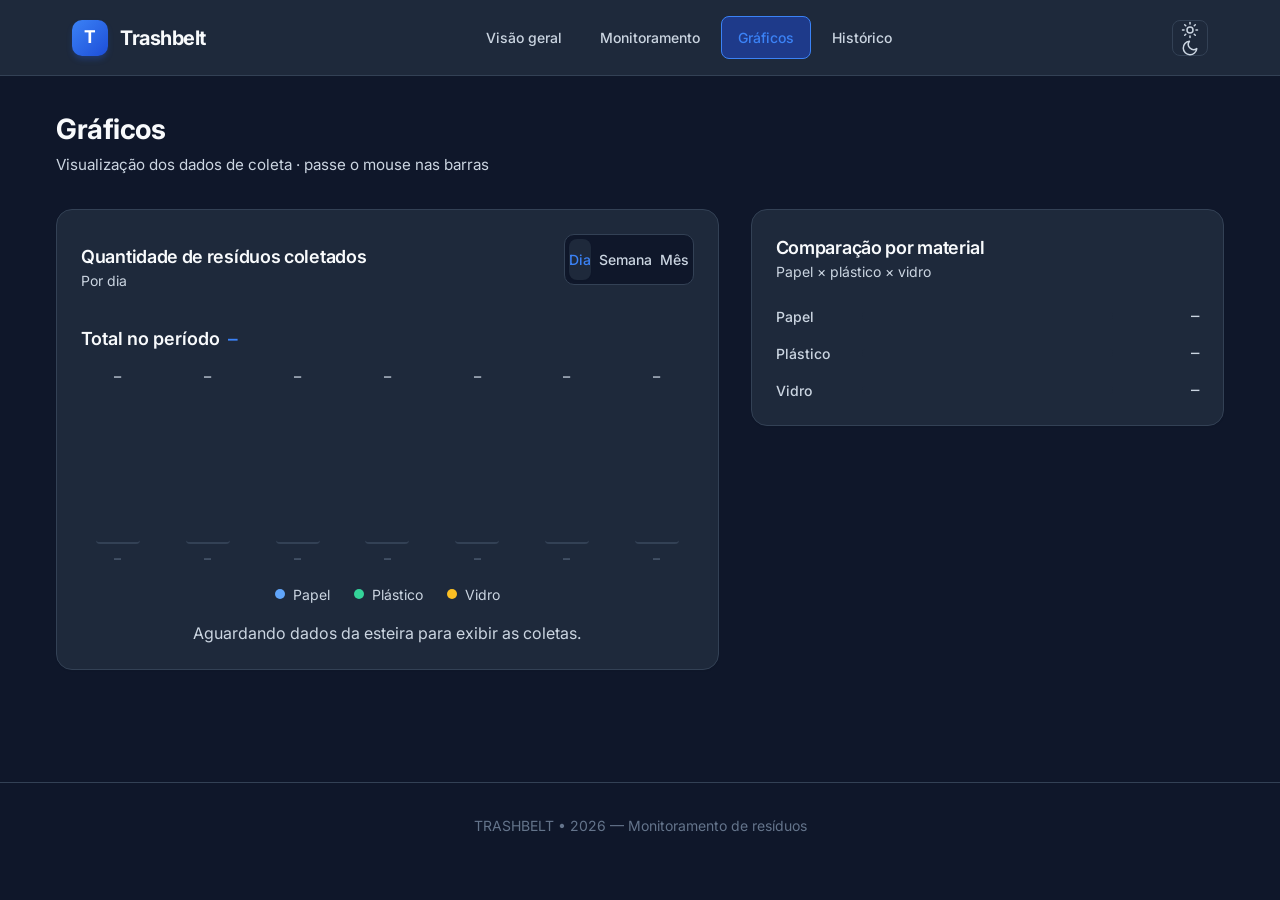
==== commit 907f5840: "fix: corrigir visual dos graficos - Rosca: anel mascarado separado do texto (numero visivel) e preen" ====
--- a/charts.html
+++ b/charts.html
@@ -8,7 +8,7 @@
   <link rel="preconnect" href="https://fonts.googleapis.com">
   <link rel="preconnect" href="https://fonts.gstatic.com" crossorigin>
   <link href="https://fonts.googleapis.com/css2?family=Inter:wght@400;500;600;700&family=JetBrains+Mono:wght@500;600;700&display=swap" rel="stylesheet">
-  <link rel="stylesheet" href="css/style.css?v=13">
+  <link rel="stylesheet" href="css/style.css?v=16">
 
   <script>
     try {
@@ -47,7 +47,7 @@
       <p>Visualização dos dados de coleta · passe o mouse nas barras</p>
     </div>
 
-    <div style="display:grid;grid-template-columns:1.4fr 1fr;gap:2rem">
+    <div class="charts-layout">
       <article class="panel">
         <div class="panel-header">
           <div>
@@ -154,6 +154,6 @@
     </defs>
   </svg>
 
-  <script src="js/app.js?v=13"></script>
+  <script src="js/app.js?v=16"></script>
 </body>
 </html>
--- a/css/style.css
+++ b/css/style.css
@@ -374,7 +374,7 @@
    ===================================================================== */
 
 .line-chart-wrap {
-    height: 260px;
+    height: 280px;
     position: relative;
 }
 
@@ -383,23 +383,40 @@
     height: 100%;
 }
 
+/* Área exata do gráfico — rótulos dos eixos ficam FORA dela */
+.chart-plot {
+    position: absolute;
+    left: 46px;
+    right: 0;
+    top: 0;
+    bottom: 26px;
+}
+
 .y-labels {
     position: absolute;
     left: 0;
+    width: 40px;
     top: 0;
-    bottom: 0;
+    bottom: 26px;
     display: flex;
     flex-direction: column;
     justify-content: space-between;
-    padding-right: 8px;
+    align-items: flex-end;
     font-size: 0.75rem;
     color: var(--text-muted);
     font-family: var(--font-mono);
+    pointer-events: none;
+}
+
+.grid-lines {
+    position: absolute;
+    inset: 0;
+    pointer-events: none;
 }
 
 .gridline {
     position: absolute;
-    left: 40px;
+    left: 0;
     right: 0;
     height: 1px;
     background: var(--border-light);
@@ -411,49 +428,54 @@
 .gridline:nth-child(4) { top: 75%; }
 .gridline:nth-child(5) { bottom: 0; }
 
-.line-chart svg {
+.line-chart-wrap svg {
     position: absolute;
     inset: 0;
     width: 100%;
     height: 100%;
     display: block;
-    overflow: visible;
-}
-
-.line-chart path.line-path {
+}
+
+.line-chart-wrap path.line-path,
+.line-chart-wrap path.area-path {
+    vector-effect: non-scaling-stroke;
+}
+
+.line-chart-wrap path.line-path {
     fill: none;
     stroke: var(--primary);
     stroke-width: 3;
     stroke-linecap: round;
     stroke-linejoin: round;
-    filter: drop-shadow(0 4px 6px rgb(37 99 235 / 0.2));
-}
-
-.line-chart path.area-path {
+}
+
+.line-chart-wrap path.area-path {
     fill: url(#area-gradient);
-    opacity: 0.1;
+    opacity: 0.9;
 }
 
 .x-labels {
     position: absolute;
-    left: 40px;
+    left: 46px;
     right: 0;
     bottom: 0;
+    height: 22px;
     display: flex;
     justify-content: space-between;
+    align-items: flex-end;
     font-size: 0.75rem;
     color: var(--text-muted);
     font-family: var(--font-mono);
-    padding-bottom: 4px;
+    pointer-events: none;
 }
 
 .avg-line {
     position: absolute;
-    left: 40px;
+    left: 0;
     right: 0;
     border-top: 2px dashed var(--success);
     pointer-events: none;
-    z-index: 10;
+    z-index: 5;
 }
 
 .avg-line span {
@@ -489,20 +511,31 @@
 }
 
 .donut {
+    position: relative;
     width: 200px;
     height: 200px;
+    flex-shrink: 0;
+    display: grid;
+    place-items: center;
+    cursor: crosshair;
+}
+
+/* O anel é mascarado; o texto fica FORA da máscara, por cima */
+.donut-ring {
+    position: absolute;
+    inset: 0;
     border-radius: 50%;
     background: conic-gradient(var(--border-light) 0deg 360deg);
     -webkit-mask: radial-gradient(closest-side, transparent 70%, #000 71%);
     mask: radial-gradient(closest-side, transparent 70%, #000 71%);
-    display: grid;
-    place-items: center;
     transition: background 0.6s ease;
-    cursor: crosshair;
 }
 
 .donut-content {
+    position: relative;
+    z-index: 1;
     text-align: center;
+    pointer-events: none;
 }
 
 .donut-value {
@@ -623,15 +656,17 @@
     display: flex;
     gap: 1rem;
     height: 200px;
-    align-items: flex-end;
-}
-
+    align-items: stretch;
+}
+
+/* Grid com altura explícita na linha do meio: evita bar-stack com altura 0 */
 .bar-column {
     flex: 1;
-    display: flex;
-    flex-direction: column;
-    align-items: center;
-    gap: 0.5rem;
+    min-width: 0;
+    display: grid;
+    grid-template-rows: 18px minmax(0, 1fr) 18px;
+    justify-items: center;
+    gap: 0.35rem;
 }
 
 .bar-value {
@@ -639,15 +674,18 @@
     font-size: 0.75rem;
     font-weight: 600;
     color: var(--text-secondary);
-    min-height: 1.25rem;
+    align-self: end;
+    line-height: 18px;
 }
 
 .bar-stack {
-    width: 44px;
+    width: min(44px, 100%);
     height: 100%;
+    min-height: 0;
+    align-self: end;
     border-radius: 8px 8px 4px 4px;
     overflow: hidden;
-    background: var(--border-light);
+    border-bottom: 2px solid var(--border);
     position: relative;
     display: flex;
     flex-direction: column-reverse;
@@ -656,6 +694,11 @@
 .bar-segment {
     width: 100%;
     transition: height 0.7s cubic-bezier(0.2, 0.8, 0.2, 1);
+}
+
+.bar-segment.bar-zero {
+    background: var(--border-light);
+    flex: 0 0 3px;
 }
 
 .bar-segment.papel { background: var(--papel); }
@@ -670,6 +713,18 @@
     overflow: hidden;
     text-overflow: ellipsis;
     max-width: 100%;
+    align-self: start;
+    line-height: 18px;
+}
+
+.bar-column-max .bar-value { color: var(--primary); }
+.bar-column-max .bar-stack { box-shadow: 0 0 0 2px var(--primary-light); }
+
+.charts-layout {
+    display: grid;
+    grid-template-columns: 1.4fr 1fr;
+    gap: 2rem;
+    align-items: start;
 }
 
 .bars-legend {
@@ -1194,8 +1249,13 @@
         grid-column: 1 / -1;
     }
     
-    .monitor-wrap {
+    .monitor-wrap,
+    .charts-layout {
         grid-template-columns: 1fr;
+    }
+    
+    .charts-layout {
+        gap: 1.5rem;
     }
     
     .main {
@@ -1241,6 +1301,21 @@
     
     .bars-grid {
         height: 160px;
+        gap: 0.35rem;
+    }
+    
+    .bar-stack {
+        width: min(30px, 100%);
+    }
+    
+    .bar-value,
+    .bar-label {
+        font-size: 0.625rem;
+    }
+    
+    .bars-legend {
+        gap: 0.875rem;
+        font-size: 0.75rem;
     }
     
     .header-content {
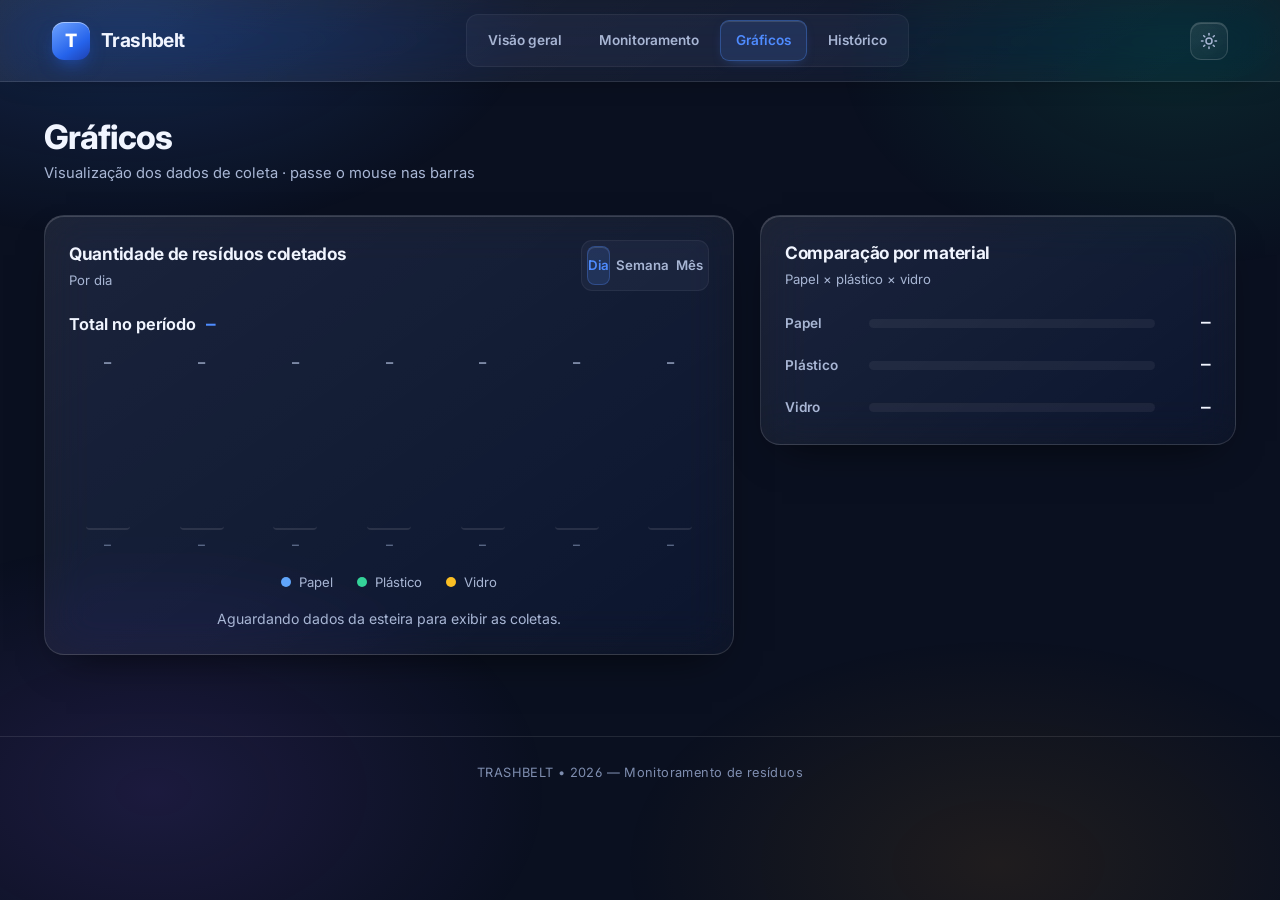
==== commit b91f433f: "style: glassmorphism completo e acabamento visual - Fundo com aurora suave em 4 pontos (azul/verde/a" ====
--- a/charts.html
+++ b/charts.html
@@ -8,7 +8,7 @@
   <link rel="preconnect" href="https://fonts.googleapis.com">
   <link rel="preconnect" href="https://fonts.gstatic.com" crossorigin>
   <link href="https://fonts.googleapis.com/css2?family=Inter:wght@400;500;600;700&family=JetBrains+Mono:wght@500;600;700&display=swap" rel="stylesheet">
-  <link rel="stylesheet" href="css/style.css?v=16">
+  <link rel="stylesheet" href="css/style.css?v=17">
 
   <script>
     try {
@@ -137,7 +137,7 @@
     </div>
   </div>
 
-  <footer style="margin-top:3rem;padding:2rem 1rem;border-top:1px solid var(--border);color:var(--text-muted);font-size:0.875rem;text-align:center">
+  <footer class="site-footer">
     TRASHBELT • 2026 — Monitoramento de resíduos
   </footer>
 
@@ -154,6 +154,6 @@
     </defs>
   </svg>
 
-  <script src="js/app.js?v=16"></script>
+  <script src="js/app.js?v=17"></script>
 </body>
 </html>
--- a/css/style.css
+++ b/css/style.css
@@ -1,92 +1,139 @@
 /* =====================================================================
-   Trashbelt — Design limpo e moderno
-   Cores suaves · espaçamento generoso · tipografia hierárquica
+   Trashbelt — Design glassmorphism
+   Vidro real, fundo com aurora, hierarquia clara e gráficos íntegros
    ===================================================================== */
 
 :root {
-    /* Cores principais */
+    /* Marca */
+    --primary: #4f8cff;
+    --primary-hover: #6ea3ff;
+    --primary-deep: #2563eb;
+    --primary-soft: rgba(79, 140, 255, 0.14);
+
+    /* Materiais */
+    --papel: #60a5fa;
+    --plastico: #34d399;
+    --vidro: #fbbf24;
+
+    /* Neutros — tema escuro */
+    --bg: #0a1020;
+    --bg-panel: rgba(23, 33, 56, 0.62);
+    --border: rgba(255, 255, 255, 0.10);
+    --border-light: rgba(255, 255, 255, 0.055);
+    --text: #f1f5ff;
+    --text-secondary: #a8b6d4;
+    --text-muted: #7e8daf;
+
+    /* Estados */
+    --success: #34d399;
+    --warning: #fbbf24;
+    --danger: #fb7185;
+
+    /* Aurora do fundo */
+    --glow-1: rgba(59, 130, 246, 0.20);
+    --glow-2: rgba(16, 185, 129, 0.13);
+    --glow-3: rgba(245, 158, 11, 0.09);
+    --glow-4: rgba(139, 92, 246, 0.14);
+
+    /* Vidro */
+    --glass-bg: linear-gradient(145deg, rgba(255, 255, 255, 0.085), rgba(255, 255, 255, 0.025));
+    --glass-border: rgba(255, 255, 255, 0.13);
+    --glass-highlight: inset 0 1px 0 rgba(255, 255, 255, 0.16);
+    --glass-shadow: 0 18px 42px -22px rgba(0, 0, 0, 0.75);
+    --blur: 22px;
+
+    --shadow-sm: 0 4px 14px -8px rgba(0, 0, 0, 0.5);
+    --shadow-md: 0 18px 40px -22px rgba(0, 0, 0, 0.6);
+    --shadow-lg: 0 28px 60px -24px rgba(0, 0, 0, 0.7);
+
+    --radius: 14px;
+    --radius-lg: 20px;
+    --transition: 0.25s cubic-bezier(0.2, 0.8, 0.2, 1);
+    --font-sans: "Inter", system-ui, -apple-system, "Segoe UI", sans-serif;
+    --font-mono: "JetBrains Mono", ui-monospace, "SFMono-Regular", monospace;
+}
+
+html[data-theme="light"] {
+    --bg: #eef3fb;
+    --bg-panel: rgba(255, 255, 255, 0.66);
+    --border: rgba(255, 255, 255, 0.9);
+    --border-light: rgba(148, 163, 184, 0.16);
+    --text: #17233d;
+    --text-secondary: #53627e;
+    --text-muted: #8a97ad;
     --primary: #2563eb;
     --primary-hover: #1d4ed8;
-    --primary-light: #eff6ff;
-    
-    /* Cores dos materiais */
+    --primary-soft: rgba(37, 99, 235, 0.10);
     --papel: #3b82f6;
     --plastico: #10b981;
     --vidro: #f59e0b;
-    
-    /* Cores neutras */
-    --bg: #f8fafc;
-    --bg-panel: #ffffff;
-    --border: #e2e8f0;
-    --border-light: #f1f5f9;
-    --text: #0f172a;
-    --text-secondary: #64748b;
-    --text-muted: #94a3b8;
-    
-    /* Estados */
-    --success: #22c55e;
-    --warning: #f59e0b;
-    --danger: #ef4444;
-    
-    /* Sombras */
-    --shadow-sm: 0 1px 2px 0 rgb(0 0 0 / 0.05);
-    --shadow: 0 4px 6px -1px rgb(0 0 0 / 0.1), 0 2px 4px -2px rgb(0 0 0 / 0.1);
-    --shadow-md: 0 10px 15px -3px rgb(0 0 0 / 0.1), 0 4px 6px -4px rgb(0 0 0 / 0.1);
-    --shadow-lg: 0 20px 25px -5px rgb(0 0 0 / 0.1), 0 8px 10px -6px rgb(0 0 0 / 0.1);
-    
-    --radius: 12px;
-    --radius-lg: 16px;
-    --transition: all 0.2s ease;
-    --font-sans: "Inter", system-ui, -apple-system, sans-serif;
-    --font-mono: "JetBrains Mono", ui-monospace, monospace;
-}
-
-/* Tema escuro opcional */
-html[data-theme="dark"] {
-    --bg: #0f172a;
-    --bg-panel: #1e293b;
-    --border: #334155;
-    --border-light: #1e293b;
-    --text: #f8fafc;
-    --text-secondary: #cbd5e1;
-    --text-muted: #64748b;
-    --primary: #3b82f6;
-    --primary-hover: #60a5fa;
-    --primary-light: #1e3a8a;
-    --papel: #60a5fa;
-    --plastico: #34d399;
-    --vidro: #fbbf24;
+    --success: #059669;
+    --warning: #d97706;
+    --danger: #e11d48;
+    --glow-1: rgba(96, 165, 250, 0.22);
+    --glow-2: rgba(52, 211, 153, 0.14);
+    --glow-3: rgba(251, 191, 36, 0.12);
+    --glow-4: rgba(167, 139, 250, 0.16);
+    --glass-bg: linear-gradient(145deg, rgba(255, 255, 255, 0.82), rgba(255, 255, 255, 0.5));
+    --glass-border: rgba(255, 255, 255, 0.95);
+    --glass-highlight: inset 0 1px 0 rgba(255, 255, 255, 0.95);
+    --glass-shadow: 0 18px 40px -24px rgba(30, 41, 59, 0.30);
+    --shadow-sm: 0 4px 14px -8px rgba(30, 41, 59, 0.18);
+    --shadow-md: 0 18px 40px -22px rgba(30, 41, 59, 0.22);
+    --shadow-lg: 0 28px 60px -24px rgba(30, 41, 59, 0.26);
 }
 
 * { box-sizing: border-box; margin: 0; padding: 0 }
 
-html {
-    scroll-behavior: smooth;
-    font-size: 16px;
-}
+html { scroll-behavior: smooth; font-size: 16px }
 
 body {
     font-family: var(--font-sans);
     background: var(--bg);
     color: var(--text);
-    line-height: 1.5;
+    line-height: 1.55;
     min-height: 100vh;
     -webkit-font-smoothing: antialiased;
-}
-
-button, select, input {
-    font: inherit;
-    color: inherit;
-}
-
-a {
-    color: inherit;
-    text-decoration: none;
-}
-
-::selection {
-    background: var(--primary-light);
-    color: var(--primary);
+    -moz-osx-font-smoothing: grayscale;
+    font-feature-settings: "cv02", "cv03", "cv04", "ss01";
+    overflow-x: hidden;
+}
+
+/* Aurora fixa por trás de todo o conteúdo */
+body::before {
+    content: "";
+    position: fixed;
+    inset: 0;
+    z-index: -1;
+    pointer-events: none;
+    background:
+        radial-gradient(ellipse 46% 38% at 10% 0%, var(--glow-1), transparent 70%),
+        radial-gradient(ellipse 38% 34% at 92% 6%, var(--glow-2), transparent 70%),
+        radial-gradient(ellipse 42% 36% at 78% 96%, var(--glow-3), transparent 70%),
+        radial-gradient(ellipse 44% 40% at 12% 88%, var(--glow-4), transparent 70%);
+}
+
+button, select, input { font: inherit; color: inherit }
+a { color: inherit; text-decoration: none }
+::selection { background: var(--primary-soft); color: var(--primary) }
+
+/* =====================================================================
+   VIDRO — classe base reutilizada
+   ===================================================================== */
+
+.glass,
+.stat-card,
+.panel,
+.app-header,
+.icon-btn,
+.filter-select,
+.tooltip,
+.toast {
+    background: var(--glass-bg);
+    -webkit-backdrop-filter: blur(var(--blur)) saturate(160%);
+    backdrop-filter: blur(var(--blur)) saturate(160%);
+    border: 1px solid var(--glass-border);
+    box-shadow: var(--glass-shadow), var(--glass-highlight);
 }
 
 /* =====================================================================
@@ -94,18 +141,20 @@
    ===================================================================== */
 
 .app-header {
-    background: var(--bg-panel);
-    border-bottom: 1px solid var(--border);
     position: sticky;
     top: 0;
     z-index: 50;
-    backdrop-filter: blur(10px);
+    border-width: 0 0 1px 0;
+    border-style: solid;
+    border-color: var(--border);
+    border-radius: 0;
+    box-shadow: 0 8px 30px -20px rgba(0, 0, 0, 0.6);
 }
 
 .header-content {
-    max-width: 1200px;
+    max-width: 1240px;
     margin: 0 auto;
-    padding: 1rem 2rem;
+    padding: 0.9rem 2rem;
     display: flex;
     align-items: center;
     justify-content: space-between;
@@ -115,140 +164,165 @@
 .brand {
     display: flex;
     align-items: center;
-    gap: 12px;
+    gap: 11px;
     font-weight: 700;
-    font-size: 1.25rem;
-    letter-spacing: -0.5px;
-    color: var(--text);
+    font-size: 1.2rem;
+    letter-spacing: -0.6px;
+    white-space: nowrap;
 }
 
 .brand-mark {
-    width: 36px;
-    height: 36px;
-    border-radius: 10px;
-    background: linear-gradient(135deg, var(--primary), #1d4ed8);
+    width: 38px;
+    height: 38px;
+    border-radius: 12px;
+    background: linear-gradient(145deg, #6ea3ff, #2563eb 65%, #1e40af);
     color: #fff;
     display: grid;
     place-items: center;
-    font-size: 1.1rem;
-    box-shadow: 0 4px 6px -1px rgb(37 99 235 / 0.3);
+    font-size: 1.15rem;
+    font-weight: 800;
+    box-shadow: 0 8px 20px -8px rgba(37, 99, 235, 0.9), inset 0 1px 0 rgba(255, 255, 255, 0.45);
 }
 
 .main-nav {
     display: flex;
-    gap: 0.25rem;
+    gap: 0.3rem;
+    padding: 0.3rem;
+    border-radius: 12px;
+    background: rgba(127, 145, 180, 0.08);
+    border: 1px solid var(--border-light);
 }
 
 .nav-btn {
     display: flex;
     align-items: center;
-    gap: 6px;
-    padding: 0.625rem 1rem;
-    border-radius: 8px;
+    justify-content: center;
+    padding: 0.55rem 0.95rem;
+    border-radius: 9px;
     border: 1px solid transparent;
     background: transparent;
     color: var(--text-secondary);
-    font-size: 0.875rem;
-    font-weight: 500;
+    font-size: 0.85rem;
+    font-weight: 600;
     cursor: pointer;
     transition: var(--transition);
     white-space: nowrap;
 }
 
 .nav-btn:hover {
-    background: var(--bg);
     color: var(--text);
-    border-color: var(--border);
+    background: rgba(127, 145, 180, 0.12);
 }
 
 .nav-btn.active {
-    background: var(--primary-light);
     color: var(--primary);
-    border-color: var(--primary);
-}
-
-.header-actions {
-    display: flex;
-    align-items: center;
-    gap: 0.5rem;
-}
+    background: var(--primary-soft);
+    border-color: rgba(79, 140, 255, 0.35);
+    box-shadow: inset 0 1px 0 rgba(255, 255, 255, 0.12), 0 4px 14px -8px rgba(79, 140, 255, 0.7);
+}
+
+.header-actions { display: flex; align-items: center; gap: 0.5rem }
 
 .icon-btn {
-    width: 36px;
-    height: 36px;
-    border-radius: 8px;
-    border: 1px solid var(--border);
-    background: var(--bg-panel);
-    color: var(--text-secondary);
+    width: 38px;
+    height: 38px;
+    border-radius: 11px;
     display: grid;
     place-items: center;
     cursor: pointer;
+    color: var(--text-secondary);
     transition: var(--transition);
 }
 
 .icon-btn:hover {
-    background: var(--primary-light);
     color: var(--primary);
-    border-color: var(--primary);
-}
-
-/* =====================================================================
-   LAYOUT PRINCIPAL
+    border-color: rgba(79, 140, 255, 0.45);
+    transform: translateY(-1px);
+}
+
+/* Mostra só o ícone do tema oposto ao atual */
+html[data-theme="dark"] .i-sol { display: block }
+html[data-theme="dark"] .i-lua { display: none }
+html[data-theme="light"] .i-sol { display: none }
+html[data-theme="light"] .i-lua { display: block }
+
+/* =====================================================================
+   LAYOUT
    ===================================================================== */
 
 .main {
-    max-width: 1200px;
+    position: relative;
+    z-index: 1;
+    max-width: 1240px;
     margin: 0 auto;
-    padding: 2rem 1rem;
-}
-
-.page-header {
-    margin-bottom: 2rem;
-}
+    padding: 2.25rem 1.5rem 1rem;
+}
+
+.page-header { margin-bottom: 1.9rem }
 
 .page-header h1 {
-    font-size: 1.75rem;
-    font-weight: 700;
-    color: var(--text);
-    letter-spacing: -0.5px;
-    margin-bottom: 0.25rem;
+    font-size: clamp(1.6rem, 3vw, 2.1rem);
+    font-weight: 750;
+    letter-spacing: -1px;
+    line-height: 1.15;
+    margin-bottom: 0.35rem;
+    background: linear-gradient(100deg, var(--text) 25%, var(--primary) 130%);
+    -webkit-background-clip: text;
+    background-clip: text;
+    -webkit-text-fill-color: transparent;
 }
 
 .page-header p {
     color: var(--text-secondary);
-    font-size: 0.95rem;
-}
-
-/* =====================================================================
-   CARDS DE ESTATÍSTICAS
+    font-size: 0.92rem;
+}
+
+/* =====================================================================
+   CARDS DE ESTATÍSTICA
    ===================================================================== */
 
 .cards-grid {
     display: grid;
     grid-template-columns: repeat(4, 1fr);
-    gap: 1rem;
-    margin-bottom: 2rem;
+    gap: 1.1rem;
+    margin-bottom: 1.6rem;
 }
 
 .stat-card {
-    background: var(--bg-panel);
-    border: 1px solid var(--border);
+    position: relative;
     border-radius: var(--radius-lg);
-    padding: 1.5rem;
-    box-shadow: var(--shadow-sm);
+    padding: 1.4rem 1.35rem;
+    box-shadow: var(--glass-shadow), var(--glass-highlight);
     transition: var(--transition);
+    overflow: hidden;
+}
+
+.stat-card::after {
+    content: "";
+    position: absolute;
+    width: 170px;
+    height: 170px;
+    top: -95px;
+    right: -75px;
+    border-radius: 50%;
+    background: radial-gradient(circle, rgba(255, 255, 255, 0.11), transparent 68%);
+    pointer-events: none;
 }
 
 .stat-card:hover {
-    transform: translateY(-2px);
-    box-shadow: var(--shadow-md);
-    border-color: var(--primary-light);
+    transform: translateY(-4px);
+    box-shadow: 0 26px 50px -24px rgba(0, 0, 0, 0.65), var(--glass-highlight);
+    border-color: rgba(255, 255, 255, 0.24);
 }
 
 .stat-card.total {
-    background: linear-gradient(135deg, var(--primary), var(--primary-hover));
-    color: #fff;
-    border: none;
+    background: linear-gradient(145deg, rgba(79, 140, 255, 0.92), rgba(37, 99, 235, 0.78) 55%, rgba(30, 64, 175, 0.72));
+    border-color: rgba(147, 197, 253, 0.45);
+    box-shadow: 0 24px 50px -22px rgba(37, 99, 235, 0.75), inset 0 1px 0 rgba(255, 255, 255, 0.35);
+}
+
+.stat-card.total:hover {
+    box-shadow: 0 30px 60px -22px rgba(37, 99, 235, 0.9), inset 0 1px 0 rgba(255, 255, 255, 0.4);
 }
 
 .stat-card.total .card-label,
@@ -258,132 +332,123 @@
     color: #fff;
 }
 
-.stat-card.total .progress-bg {
-    background: rgba(255, 255, 255, 0.2);
-}
+.stat-card.total .progress-container { background: rgba(255, 255, 255, 0.22) }
+.stat-card.total .material-icon { background: rgba(255, 255, 255, 0.18) }
 
 .card-label {
-    font-size: 0.75rem;
-    font-weight: 600;
+    font-size: 0.72rem;
+    font-weight: 700;
     text-transform: uppercase;
-    letter-spacing: 0.05em;
+    letter-spacing: 0.09em;
     color: var(--text-muted);
-    margin-bottom: 0.5rem;
+    margin-bottom: 0.45rem;
     display: flex;
     align-items: center;
     gap: 0.5rem;
 }
 
 .card-value {
-    font-size: 2rem;
-    font-weight: 700;
+    font-size: clamp(1.85rem, 3.4vw, 2.35rem);
+    font-weight: 750;
     font-family: var(--font-mono);
+    font-variant-numeric: tabular-nums;
     color: var(--text);
-    margin-bottom: 0.25rem;
-    line-height: 1.2;
+    line-height: 1.15;
+    letter-spacing: -1.5px;
+    margin-bottom: 0.2rem;
 }
 
 .card-subtitle {
-    font-size: 0.875rem;
+    font-size: 0.82rem;
     color: var(--text-secondary);
-    margin-bottom: 1rem;
+    margin-bottom: 0.9rem;
 }
 
 .progress-container {
     height: 6px;
-    border-radius: 3px;
+    border-radius: 99px;
     background: var(--border-light);
     overflow: hidden;
-    margin-top: 0.5rem;
 }
 
 .progress-bar {
     height: 100%;
-    background: var(--primary);
-    border-radius: 3px;
-    transition: width 0.8s ease;
-}
-
-/* Ícones de material */
+    border-radius: 99px;
+    background: linear-gradient(90deg, #93c5fd, var(--primary));
+    box-shadow: 0 0 12px rgba(79, 140, 255, 0.6);
+    transition: width 0.9s cubic-bezier(0.2, 0.8, 0.2, 1);
+}
+
 .material-icon {
-    width: 40px;
-    height: 40px;
-    border-radius: 10px;
+    width: 42px;
+    height: 42px;
+    border-radius: 13px;
     display: grid;
     place-items: center;
     font-size: 1.25rem;
     margin-bottom: 1rem;
-}
-
-.material-icon.paper { background: var(--primary-light); color: var(--papel); }
-.material-icon.plastic { background: rgba(16, 185, 129, 0.1); color: var(--plastico); }
-.material-icon.glass { background: rgba(245, 158, 11, 0.1); color: var(--vidro); }
-
-.stat-card.total .material-icon {
-    background: rgba(255, 255, 255, 0.2);
-}
+    border: 1px solid rgba(255, 255, 255, 0.16);
+    box-shadow: inset 0 1px 0 rgba(255, 255, 255, 0.22);
+}
+
+.material-icon.paper { background: rgba(96, 165, 250, 0.16); color: var(--papel) }
+.material-icon.plastic { background: rgba(52, 211, 153, 0.14); color: var(--plastico) }
+.material-icon.glass { background: rgba(251, 191, 36, 0.14); color: var(--vidro) }
 
 /* =====================================================================
    PAINÉIS
    ===================================================================== */
 
 .panel {
-    background: var(--bg-panel);
-    border: 1px solid var(--border);
+    position: relative;
     border-radius: var(--radius-lg);
     padding: 1.5rem;
-    box-shadow: var(--shadow-sm);
-    margin-bottom: 2rem;
+    margin-bottom: 1.6rem;
+    box-shadow: var(--glass-shadow), var(--glass-highlight);
 }
 
 .panel-header {
     display: flex;
     align-items: center;
     justify-content: space-between;
-    margin-bottom: 1.5rem;
+    margin-bottom: 1.35rem;
     flex-wrap: wrap;
     gap: 1rem;
 }
 
 .panel-header h2 {
-    font-size: 1.125rem;
-    font-weight: 600;
-    color: var(--text);
+    font-size: 1.08rem;
+    font-weight: 680;
     letter-spacing: -0.3px;
 }
 
 .panel-header p {
-    font-size: 0.875rem;
+    font-size: 0.82rem;
     color: var(--text-secondary);
+    margin-top: 0.1rem;
 }
 
 .chip {
     display: inline-flex;
     align-items: center;
-    gap: 0.5rem;
-    padding: 0.375rem 0.875rem;
-    border-radius: 999px;
-    background: var(--primary-light);
+    gap: 0.45rem;
+    padding: 0.35rem 0.8rem;
+    border-radius: 99px;
+    background: var(--primary-soft);
+    border: 1px solid rgba(79, 140, 255, 0.3);
     color: var(--primary);
-    font-size: 0.75rem;
-    font-weight: 600;
-}
-
-/* =====================================================================
-   GRÁFICO DE LINHA
-   ===================================================================== */
-
-.line-chart-wrap {
-    height: 280px;
-    position: relative;
-}
-
-.chart-area {
-    position: relative;
-    height: 100%;
-}
-
-/* Área exata do gráfico — rótulos dos eixos ficam FORA dela */
+    font-size: 0.72rem;
+    font-weight: 700;
+    letter-spacing: 0.04em;
+}
+
+/* =====================================================================
+   GRÁFICO DE LINHA — geometria preservada
+   ===================================================================== */
+
+.line-chart-wrap { height: 280px; position: relative }
+.chart-area { position: relative; height: 100% }
+
 .chart-plot {
     position: absolute;
     left: 46px;
@@ -402,17 +467,14 @@
     flex-direction: column;
     justify-content: space-between;
     align-items: flex-end;
-    font-size: 0.75rem;
+    font-size: 0.72rem;
     color: var(--text-muted);
     font-family: var(--font-mono);
+    font-variant-numeric: tabular-nums;
     pointer-events: none;
 }
 
-.grid-lines {
-    position: absolute;
-    inset: 0;
-    pointer-events: none;
-}
+.grid-lines { position: absolute; inset: 0; pointer-events: none }
 
 .gridline {
     position: absolute;
@@ -422,11 +484,11 @@
     background: var(--border-light);
 }
 
-.gridline:nth-child(1) { top: 0; }
-.gridline:nth-child(2) { top: 25%; }
-.gridline:nth-child(3) { top: 50%; }
-.gridline:nth-child(4) { top: 75%; }
-.gridline:nth-child(5) { bottom: 0; }
+.gridline:nth-child(1) { top: 0 }
+.gridline:nth-child(2) { top: 25% }
+.gridline:nth-child(3) { top: 50% }
+.gridline:nth-child(4) { top: 75% }
+.gridline:nth-child(5) { bottom: 0; background: var(--border) }
 
 .line-chart-wrap svg {
     position: absolute;
@@ -437,9 +499,7 @@
 }
 
 .line-chart-wrap path.line-path,
-.line-chart-wrap path.area-path {
-    vector-effect: non-scaling-stroke;
-}
+.line-chart-wrap path.area-path { vector-effect: non-scaling-stroke }
 
 .line-chart-wrap path.line-path {
     fill: none;
@@ -449,10 +509,10 @@
     stroke-linejoin: round;
 }
 
-.line-chart-wrap path.area-path {
-    fill: url(#area-gradient);
-    opacity: 0.9;
-}
+.line-chart-wrap path.area-path { fill: url(#area-gradient); opacity: 0.9 }
+
+.line-chart-wrap circle { filter: drop-shadow(0 2px 6px rgba(0, 0, 0, 0.4)) }
+.line-chart-wrap circle.max-dot { filter: drop-shadow(0 0 8px rgba(52, 211, 153, 0.8)) }
 
 .x-labels {
     position: absolute;
@@ -463,9 +523,10 @@
     display: flex;
     justify-content: space-between;
     align-items: flex-end;
-    font-size: 0.75rem;
+    font-size: 0.72rem;
     color: var(--text-muted);
     font-family: var(--font-mono);
+    font-variant-numeric: tabular-nums;
     pointer-events: none;
 }
 
@@ -474,6 +535,7 @@
     left: 0;
     right: 0;
     border-top: 2px dashed var(--success);
+    opacity: 0.85;
     pointer-events: none;
     z-index: 5;
 }
@@ -481,33 +543,27 @@
 .avg-line span {
     position: absolute;
     right: -4px;
-    top: -20px;
-    font-size: 0.6875rem;
-    font-weight: 600;
+    top: -21px;
+    font-size: 0.66rem;
+    font-weight: 700;
     color: var(--success);
-    background: rgba(34, 197, 94, 0.1);
-    border: 1px solid rgba(34, 197, 94, 0.2);
+    background: rgba(52, 211, 153, 0.12);
+    border: 1px solid rgba(52, 211, 153, 0.3);
     padding: 2px 8px;
-    border-radius: 999px;
+    border-radius: 99px;
     white-space: nowrap;
 }
 
-.circle.max-dot {
-    fill: var(--success);
-    stroke: #fff;
-    stroke-width: 2;
-}
-
-/* =====================================================================
-   ROSCA (DONUT)
+/* =====================================================================
+   ROSCA
    ===================================================================== */
 
 .donut-wrap {
     display: flex;
     align-items: center;
     justify-content: center;
-    gap: 2rem;
-    padding: 1rem 0;
+    gap: 2.4rem;
+    padding: 0.6rem 0;
 }
 
 .donut {
@@ -518,9 +574,9 @@
     display: grid;
     place-items: center;
     cursor: crosshair;
-}
-
-/* O anel é mascarado; o texto fica FORA da máscara, por cima */
+    filter: drop-shadow(0 10px 24px rgba(0, 0, 0, 0.35));
+}
+
 .donut-ring {
     position: absolute;
     inset: 0;
@@ -528,7 +584,7 @@
     background: conic-gradient(var(--border-light) 0deg 360deg);
     -webkit-mask: radial-gradient(closest-side, transparent 70%, #000 71%);
     mask: radial-gradient(closest-side, transparent 70%, #000 71%);
-    transition: background 0.6s ease;
+    transition: background 0.7s ease;
 }
 
 .donut-content {
@@ -539,116 +595,111 @@
 }
 
 .donut-value {
-    font-size: 1.75rem;
-    font-weight: 700;
+    font-size: 1.9rem;
+    font-weight: 750;
     font-family: var(--font-mono);
-    color: var(--text);
+    font-variant-numeric: tabular-nums;
+    letter-spacing: -1px;
+    line-height: 1.1;
 }
 
 .donut-label {
-    font-size: 0.875rem;
+    font-size: 0.8rem;
     color: var(--text-secondary);
-    margin-top: 0.25rem;
+    margin-top: 0.2rem;
 }
 
 .donut-legend {
     display: flex;
     flex-direction: column;
-    gap: 0.75rem;
+    gap: 0.55rem;
+    min-width: 190px;
 }
 
 .legend-item {
     display: flex;
     align-items: center;
     gap: 0.75rem;
-    padding: 0.5rem;
+    padding: 0.55rem 0.7rem;
+    border-radius: 10px;
+    border: 1px solid transparent;
+    cursor: pointer;
+    transition: var(--transition);
+    font-size: 0.88rem;
+}
+
+.legend-item:hover { background: rgba(127, 145, 180, 0.10) }
+.legend-item.active {
+    background: var(--primary-soft);
+    border-color: rgba(79, 140, 255, 0.3);
+    color: var(--primary);
+}
+
+.legend-dot {
+    width: 11px;
+    height: 11px;
+    border-radius: 50%;
+    flex-shrink: 0;
+    box-shadow: 0 0 10px currentColor;
+}
+
+.legend-value {
+    margin-left: auto;
+    font-family: var(--font-mono);
+    font-variant-numeric: tabular-nums;
+    font-size: 0.85rem;
+    font-weight: 700;
+}
+
+/* =====================================================================
+   BARRAS EMPILHADAS — geometria preservada
+   ===================================================================== */
+
+.bars-section { margin-top: 0 }
+
+.bars-period-tabs {
+    display: flex;
+    gap: 0.3rem;
+    padding: 0.3rem;
+    background: rgba(127, 145, 180, 0.08);
+    border: 1px solid var(--border-light);
+    border-radius: 11px;
+}
+
+.period-tab {
+    flex: 1;
+    padding: 0.5rem 0;
+    border: 1px solid transparent;
+    background: transparent;
+    color: var(--text-secondary);
+    font-size: 0.83rem;
+    font-weight: 600;
     border-radius: 8px;
     cursor: pointer;
     transition: var(--transition);
-    font-size: 0.9rem;
-}
-
-.legend-item:hover {
-    background: var(--bg);
-}
-
-.legend-item.active {
-    background: var(--primary-light);
+}
+
+.period-tab:hover { color: var(--text); background: rgba(127, 145, 180, 0.12) }
+
+.period-tab.active {
     color: var(--primary);
-}
-
-.legend-dot {
-    width: 12px;
-    height: 12px;
-    border-radius: 50%;
-    flex-shrink: 0;
-}
-
-.legend-value {
-    margin-left: auto;
-    font-family: var(--font-mono);
-    font-size: 0.875rem;
-    font-weight: 600;
-}
-
-/* =====================================================================
-   BARRAS EMPILHADAS
-   ===================================================================== */
-
-.bars-section {
-    margin-top: 2rem;
-}
-
-.bars-period-tabs {
-    display: flex;
-    gap: 0.5rem;
-    margin-bottom: 1rem;
-    padding: 0.25rem;
-    background: var(--bg);
-    border-radius: 10px;
-    border: 1px solid var(--border);
-}
-
-.period-tab {
-    flex: 1;
-    padding: 0.625rem 0;
-    border: none;
-    background: transparent;
-    color: var(--text-secondary);
-    font-size: 0.875rem;
-    font-weight: 500;
-    border-radius: 8px;
-    cursor: pointer;
-    transition: var(--transition);
-}
-
-.period-tab:hover {
-    color: var(--text);
-    background: var(--bg-panel);
-}
-
-.period-tab.active {
-    background: var(--bg-panel);
-    color: var(--primary);
-    box-shadow: var(--shadow-sm);
+    background: var(--primary-soft);
+    border-color: rgba(79, 140, 255, 0.3);
+    box-shadow: inset 0 1px 0 rgba(255, 255, 255, 0.12);
 }
 
 .bars-title {
     display: flex;
     align-items: baseline;
-    gap: 0.5rem;
-    margin-bottom: 1rem;
-}
-
-.bars-title h3 {
-    font-size: 1.125rem;
-    font-weight: 600;
-    color: var(--text);
-}
-
+    gap: 0.6rem;
+    margin: 1.15rem 0 1rem;
+}
+
+.bars-title h3 { font-size: 1.02rem; font-weight: 650 }
 .bars-total {
     font-family: var(--font-mono);
-    font-weight: 700;
+    font-variant-numeric: tabular-nums;
+    font-weight: 750;
     color: var(--primary);
 }
 
@@ -659,7 +710,6 @@
     align-items: stretch;
 }
 
-/* Grid com altura explícita na linha do meio: evita bar-stack com altura 0 */
 .bar-column {
     flex: 1;
     min-width: 0;
@@ -671,8 +721,9 @@
 
 .bar-value {
     font-family: var(--font-mono);
+    font-variant-numeric: tabular-nums;
     font-size: 0.75rem;
-    font-weight: 600;
+    font-weight: 650;
     color: var(--text-secondary);
     align-self: end;
     line-height: 18px;
@@ -693,20 +744,22 @@
 
 .bar-segment {
     width: 100%;
+    box-shadow: inset 0 1px 0 rgba(255, 255, 255, 0.28);
     transition: height 0.7s cubic-bezier(0.2, 0.8, 0.2, 1);
 }
+
+.bar-segment.papel { background: linear-gradient(180deg, #93c5fd, var(--papel)) }
+.bar-segment.plastico { background: linear-gradient(180deg, #6ee7b7, var(--plastico)) }
+.bar-segment.vidro { background: linear-gradient(180deg, #fde68a, var(--vidro)) }
 
 .bar-segment.bar-zero {
     background: var(--border-light);
+    box-shadow: none;
     flex: 0 0 3px;
 }
 
-.bar-segment.papel { background: var(--papel); }
-.bar-segment.plastico { background: var(--plastico); }
-.bar-segment.vidro { background: var(--vidro); }
-
 .bar-label {
-    font-size: 0.75rem;
+    font-size: 0.72rem;
     color: var(--text-muted);
     font-family: var(--font-mono);
     white-space: nowrap;
@@ -717,204 +770,163 @@
     line-height: 18px;
 }
 
-.bar-column-max .bar-value { color: var(--primary); }
-.bar-column-max .bar-stack { box-shadow: 0 0 0 2px var(--primary-light); }
+.bar-column-max .bar-value { color: var(--primary) }
+.bar-column-max .bar-stack { box-shadow: 0 0 0 2px rgba(79, 140, 255, 0.35), 0 8px 20px -8px rgba(79, 140, 255, 0.7) }
+
+.bars-legend {
+    display: flex;
+    justify-content: center;
+    gap: 1.5rem;
+    margin-top: 1.1rem;
+    font-size: 0.82rem;
+    color: var(--text-secondary);
+}
+
+.bars-legend span { display: flex; align-items: center; gap: 0.5rem }
+.bars-legend .dot { width: 10px; height: 10px; border-radius: 50%; flex-shrink: 0 }
+
+.chart-empty {
+    text-align: center;
+    color: var(--text-secondary);
+    margin-top: 1rem;
+    font-size: 0.88rem;
+}
+
+/* =====================================================================
+   COMPARAÇÃO
+   ===================================================================== */
 
 .charts-layout {
     display: grid;
-    grid-template-columns: 1.4fr 1fr;
-    gap: 2rem;
+    grid-template-columns: 1.45fr 1fr;
+    gap: 1.6rem;
     align-items: start;
 }
 
-.bars-legend {
-    display: flex;
-    justify-content: center;
-    gap: 1.5rem;
-    margin-top: 1rem;
-    font-size: 0.875rem;
+.compare-grid { display: grid; gap: 1.1rem }
+.compare-item { display: flex; align-items: center; gap: 1rem }
+
+.compare-item > span:first-child {
+    font-size: 0.85rem;
     color: var(--text-secondary);
-}
-
-.bars-legend span {
-    display: flex;
-    align-items: center;
-    gap: 0.5rem;
-}
-
-.bars-legend .dot {
-    width: 10px;
-    height: 10px;
-    border-radius: 50%;
-    flex-shrink: 0;
-}
-
-/* =====================================================================
-   COMPARAÇÃO
-   ===================================================================== */
-
-.compare-grid {
-    display: grid;
-    gap: 1rem;
-}
-
-.compare-item {
+    width: 68px;
+    font-weight: 600;
+}
+
+.compare-bar {
+    flex: 1;
+    height: 9px;
+    border-radius: 99px;
+    background: var(--border-light);
+    overflow: hidden;
+}
+
+.compare-fill {
+    height: 100%;
+    border-radius: 99px;
+    transition: width 0.8s ease;
+}
+
+.compare-fill.papel { background: linear-gradient(90deg, #93c5fd, var(--papel)) }
+.compare-fill.plastico { background: linear-gradient(90deg, #6ee7b7, var(--plastico)) }
+.compare-fill.vidro { background: linear-gradient(90deg, #fde68a, var(--vidro)) }
+
+.compare-value {
+    font-family: var(--font-mono);
+    font-variant-numeric: tabular-nums;
+    font-weight: 700;
+    min-width: 40px;
+    text-align: right;
+}
+
+/* =====================================================================
+   HISTÓRICO
+   ===================================================================== */
+
+.history-controls {
     display: flex;
     align-items: center;
     gap: 1rem;
-}
-
-.compare-item span {
-    font-size: 0.875rem;
-    color: var(--text-secondary);
-    width: 70px;
-    font-weight: 500;
-}
-
-.compare-bar {
-    flex: 1;
-    height: 8px;
-    border-radius: 4px;
-    background: var(--border-light);
-    overflow: hidden;
-}
-
-.compare-fill {
-    height: 100%;
-    border-radius: 4px;
-    transition: width 0.8s ease;
-}
-
-.compare-fill.papel { background: var(--papel); }
-.compare-fill.plastico { background: var(--plastico); }
-.compare-fill.vidro { background: var(--vidro); }
-
-.compare-value {
-    font-family: var(--font-mono);
-    font-weight: 600;
-    min-width: 40px;
-    text-align: right;
-}
-
-/* =====================================================================
-   HISTÓRICO
-   ===================================================================== */
-
-.history-controls {
-    display: flex;
-    align-items: center;
-    gap: 1rem;
-    margin-bottom: 1.5rem;
+    margin-bottom: 1.3rem;
     flex-wrap: wrap;
 }
 
 .filter-select {
-    padding: 0.625rem 1rem;
-    border: 1px solid var(--border);
-    border-radius: 8px;
-    background: var(--bg-panel);
+    padding: 0.6rem 1rem;
+    border-radius: 10px;
     color: var(--text);
-    font-size: 0.875rem;
+    font-size: 0.85rem;
+    font-weight: 550;
     cursor: pointer;
-    min-width: 200px;
+    min-width: 210px;
+    transition: var(--transition);
 }
 
 .filter-select:focus {
     outline: none;
-    border-color: var(--primary);
-    box-shadow: 0 0 0 3px rgba(37, 99, 235, 0.1);
+    border-color: rgba(79, 140, 255, 0.6);
+    box-shadow: var(--glass-shadow), var(--glass-highlight), 0 0 0 3px var(--primary-soft);
 }
 
 .table-wrap {
     overflow-x: auto;
-    border-radius: var(--radius);
-    border: 1px solid var(--border);
-    overflow: hidden;
-}
-
-table {
-    width: 100%;
-    border-collapse: collapse;
-    font-size: 0.875rem;
-}
+    border-radius: var(--radius-lg);
+    box-shadow: var(--glass-shadow), var(--glass-highlight);
+}
+
+.table-wrap.panel { padding: 0; overflow: hidden }
+
+table { width: 100%; border-collapse: collapse; font-size: 0.86rem }
 
 th {
-    background: var(--bg);
+    background: rgba(127, 145, 180, 0.07);
     color: var(--text-secondary);
-    font-size: 0.7rem;
-    font-weight: 600;
+    font-size: 0.68rem;
+    font-weight: 700;
     text-transform: uppercase;
-    letter-spacing: 0.05em;
-    padding: 0.875rem 1rem;
+    letter-spacing: 0.08em;
+    padding: 0.9rem 1.1rem;
     text-align: left;
     border-bottom: 1px solid var(--border);
     cursor: pointer;
     user-select: none;
-}
-
-th:hover {
-    color: var(--text);
-    background: var(--border-light);
-}
-
-th.sorted::after {
-    content: " ▼";
-    font-size: 0.6rem;
-    color: var(--primary);
-}
+    white-space: nowrap;
+}
+
+th:hover { color: var(--text); background: rgba(127, 145, 180, 0.13) }
+th.sorted::after { content: " ▼"; font-size: 0.6rem; color: var(--primary) }
 
 td {
-    padding: 0.875rem 1rem;
+    padding: 0.85rem 1.1rem;
     border-bottom: 1px solid var(--border-light);
     color: var(--text);
 }
 
-tbody tr:last-child td {
-    border-bottom: none;
-}
-
-tbody tr:hover {
-    background: var(--bg);
-}
-
-.material-cell {
-    display: flex;
-    align-items: center;
-    gap: 0.625rem;
-}
-
-.material-dot {
-    width: 10px;
-    height: 10px;
-    border-radius: 50%;
-    flex-shrink: 0;
-}
-
-.material-dot.paper { background: var(--papel); }
-.material-dot.plastico { background: var(--plastico); }
-.material-dot.vidro { background: var(--vidro); }
+tbody tr:last-child td { border-bottom: none }
+tbody tr { transition: background 0.2s ease }
+tbody tr:hover { background: rgba(127, 145, 180, 0.08) }
+
+.material-cell { display: flex; align-items: center; gap: 0.65rem }
+.material-dot { width: 10px; height: 10px; border-radius: 50%; flex-shrink: 0 }
+.material-dot.paper { background: var(--papel); box-shadow: 0 0 8px var(--papel) }
+.material-dot.plastico { background: var(--plastico); box-shadow: 0 0 8px var(--plastico) }
+.material-dot.vidro { background: var(--vidro); box-shadow: 0 0 8px var(--vidro) }
 
 .status-badge {
     display: inline-flex;
     align-items: center;
     gap: 0.5rem;
-    padding: 0.25rem 0.625rem;
-    border-radius: 999px;
-    font-size: 0.75rem;
-    font-weight: 600;
-    background: rgba(34, 197, 94, 0.1);
+    padding: 0.25rem 0.65rem;
+    border-radius: 99px;
+    font-size: 0.72rem;
+    font-weight: 650;
+    background: rgba(52, 211, 153, 0.12);
+    border: 1px solid rgba(52, 211, 153, 0.28);
     color: var(--success);
 }
 
-.empty-state {
-    text-align: center;
-    padding: 3rem 1rem;
-    color: var(--text-secondary);
-}
-
-.empty-state p {
-    font-size: 0.95rem;
-}
+.empty-state { text-align: center; padding: 3rem 1rem; color: var(--text-secondary) }
+.empty-state p { font-size: 0.92rem }
 
 /* =====================================================================
    MONITOR / ESTEIRA
@@ -923,7 +935,8 @@
 .monitor-wrap {
     display: grid;
     grid-template-columns: 2fr 1fr;
-    gap: 1.5rem;
+    gap: 1.6rem;
+    align-items: start;
 }
 
 .monitor-screen {
@@ -931,8 +944,11 @@
     height: 300px;
     border-radius: var(--radius-lg);
     overflow: hidden;
-    background: linear-gradient(180deg, #0f172a, #1e293b);
+    background:
+        radial-gradient(ellipse at 50% 120%, rgba(37, 99, 235, 0.28), transparent 60%),
+        linear-gradient(180deg, #0b1224, #16213a);
     border: 1px solid var(--border);
+    box-shadow: inset 0 1px 0 rgba(255, 255, 255, 0.08), 0 20px 40px -24px rgba(0, 0, 0, 0.8);
 }
 
 .belt-scene {
@@ -951,7 +967,7 @@
     top: 10px;
     height: 8px;
     border-radius: 4px;
-    background: linear-gradient(180deg, #475569, #1e293b);
+    background: linear-gradient(180deg, #64748b, #1e293b);
     box-shadow: 0 2px 4px rgb(0 0 0 / 0.3);
     z-index: 3;
 }
@@ -966,7 +982,7 @@
     background: repeating-linear-gradient(90deg, #334155 0 14px, #1e293b 14px 28px);
     background-size: 28px 100%;
     animation: belt-move 1.2s linear infinite;
-    border-top: 1.5px solid #475569;
+    border-top: 1.5px solid #64748b;
     border-bottom: 1.5px solid #0f172a;
     box-shadow: inset 0 2px 4px rgb(0 0 0 / 0.3), 0 8px 16px rgb(0 0 0 / 0.2);
     z-index: 2;
@@ -978,7 +994,7 @@
     right: 0;
     bottom: 0;
     height: 10px;
-    background: radial-gradient(circle at 5px 3px, #475569 2.5px, transparent 2.6px) repeat-x;
+    background: radial-gradient(circle at 5px 3px, #64748b 2.5px, transparent 2.6px) repeat-x;
     background-size: 12px 10px;
     animation: roller-move 1.2s linear infinite;
     z-index: 1;
@@ -988,48 +1004,39 @@
     position: absolute;
     bottom: 40px;
     font-size: 20px;
-    filter: drop-shadow(0 2px 4px rgb(0 0 0 / 0.3));
+    filter: drop-shadow(0 2px 6px rgb(0 0 0 / 0.5));
     animation: ride var(--d, 8s) linear infinite;
     animation-delay: var(--dl, 0s);
     z-index: 4;
 }
 
-.belt-item.t1 { color: var(--papel); --d: 7s; --dl: -1s; }
-.belt-item.t2 { color: #60a5fa; --d: 9s; --dl: -4.5s; font-size: 17px; }
-.belt-item.t3 { color: var(--vidro); --d: 8s; --dl: -6.2s; font-size: 18px; }
-.belt-item.t4 { color: #a855f7; --d: 10s; --dl: -2.4s; font-size: 16px; }
-
-@keyframes belt-move {
-    to { background-position: 28px 0; }
-}
-
-@keyframes roller-move {
-    to { background-position: 12px 0; }
-}
+.belt-item.t1 { color: var(--papel); --d: 7s; --dl: -1s }
+.belt-item.t2 { color: #93c5fd; --d: 9s; --dl: -4.5s; font-size: 17px }
+.belt-item.t3 { color: var(--vidro); --d: 8s; --dl: -6.2s; font-size: 18px }
+.belt-item.t4 { color: #c4b5fd; --d: 10s; --dl: -2.4s; font-size: 16px }
+
+@keyframes belt-move { to { background-position: 28px 0 } }
+@keyframes roller-move { to { background-position: 12px 0 } }
 
 @keyframes ride {
-    0%   { left: -6%; transform: translateY(-12px) rotate(-6deg); opacity: 0 }
-    6%   { opacity: 1 }
-    66%  { left: 76%; transform: translateY(0) rotate(4deg); opacity: 1 }
-    74%  { left: 84%; transform: translateY(5px) rotate(14deg); opacity: 1 }
-    88%  { left: 84%; transform: translateY(50px) rotate(30deg); opacity: 0 }
+    0% { left: -6%; transform: translateY(-12px) rotate(-6deg); opacity: 0 }
+    6% { opacity: 1 }
+    66% { left: 76%; transform: translateY(0) rotate(4deg); opacity: 1 }
+    74% { left: 84%; transform: translateY(5px) rotate(14deg); opacity: 1 }
+    88% { left: 84%; transform: translateY(50px) rotate(30deg); opacity: 0 }
     100% { left: -6%; transform: translateY(-12px) rotate(-6deg); opacity: 0 }
 }
 
-.sensor-card {
-    display: flex;
-    flex-direction: column;
-    gap: 0.75rem;
-}
+.sensor-card { display: flex; flex-direction: column; gap: 0.5rem }
 
 .sensor-row {
     display: flex;
     align-items: center;
-    gap: 0.75rem;
-    padding: 0.875rem 1rem;
-    border-radius: 10px;
-    background: var(--bg);
-    border: 1px solid var(--border);
+    gap: 0.8rem;
+    padding: 0.8rem 0.95rem;
+    border-radius: 11px;
+    background: rgba(127, 145, 180, 0.07);
+    border: 1px solid var(--border-light);
 }
 
 .sensor-dot {
@@ -1037,60 +1044,55 @@
     height: 10px;
     border-radius: 50%;
     background: var(--text-muted);
-    box-shadow: 0 0 0 4px rgba(148, 163, 184, 0.15);
+    box-shadow: 0 0 0 4px rgba(148, 163, 184, 0.14);
     flex-shrink: 0;
 }
 
 .sensor-dot.online {
     background: var(--success);
-    box-shadow: 0 0 0 4px rgba(34, 197, 94, 0.2);
+    box-shadow: 0 0 0 4px rgba(52, 211, 153, 0.18), 0 0 12px var(--success);
     animation: pulse 2s infinite;
 }
 
-.sensor-dot.offline {
-    background: var(--text-muted);
-}
-
-.sensor-name {
-    font-size: 0.875rem;
-    color: var(--text-secondary);
-    font-weight: 500;
-}
-
+.sensor-dot.offline { background: var(--text-muted) }
+
+.sensor-name { font-size: 0.85rem; color: var(--text-secondary); font-weight: 550 }
 .sensor-value {
     margin-left: auto;
-    font-size: 0.875rem;
+    font-size: 0.85rem;
     font-family: var(--font-mono);
-    font-weight: 600;
-    color: var(--text);
+    font-variant-numeric: tabular-nums;
+    font-weight: 650;
 }
 
 @keyframes pulse {
-    0%, 100% { box-shadow: 0 0 0 4px rgba(34, 197, 94, 0.2); }
-    50% { box-shadow: 0 0 0 12px rgba(34, 197, 94, 0); }
+    0%, 100% { box-shadow: 0 0 0 4px rgba(52, 211, 153, 0.18), 0 0 12px var(--success) }
+    50% { box-shadow: 0 0 0 12px rgba(52, 211, 153, 0), 0 0 12px var(--success) }
 }
 
 .floating-data {
     position: absolute;
     top: 1rem;
     right: 1rem;
-    padding: 0.875rem 1.25rem;
+    padding: 0.75rem 1.1rem;
     border-radius: 12px;
-    background: rgba(15, 23, 42, 0.8);
-    border: 1px solid rgba(34, 197, 94, 0.3);
+    background: rgba(8, 15, 30, 0.65);
+    -webkit-backdrop-filter: blur(12px);
+    backdrop-filter: blur(12px);
+    border: 1px solid rgba(52, 211, 153, 0.32);
     color: var(--success);
-    font-size: 0.875rem;
-    font-weight: 600;
-    backdrop-filter: blur(8px);
+    font-size: 0.9rem;
+    font-weight: 700;
+    box-shadow: 0 10px 24px -12px rgba(0, 0, 0, 0.8);
 }
 
 .floating-data span {
-    font-size: 0.6875rem;
+    font-size: 0.65rem;
     text-transform: uppercase;
-    letter-spacing: 0.1em;
+    letter-spacing: 0.12em;
     opacity: 0.8;
     display: block;
-    margin-bottom: 0.25rem;
+    margin-bottom: 0.2rem;
 }
 
 /* =====================================================================
@@ -1100,46 +1102,30 @@
 .tooltip {
     position: fixed;
     z-index: 100;
-    max-width: 260px;
-    background: var(--bg-panel);
-    border: 1px solid var(--border);
-    border-radius: 10px;
+    max-width: 280px;
+    border-radius: 12px;
     padding: 0.75rem 1rem;
-    font-size: 0.875rem;
+    font-size: 0.85rem;
     color: var(--text);
-    box-shadow: var(--shadow-lg);
     pointer-events: none;
     white-space: nowrap;
     opacity: 0;
-    transform: translateY(10px);
-    transition: opacity 0.2s ease, transform 0.2s ease;
-    pointer-events: none;
-}
-
-.tooltip.visible {
-    opacity: 1;
-    transform: translateY(0);
-}
-
-.tooltip b {
-    font-family: var(--font-mono);
-    font-weight: 600;
-    display: block;
-    margin-bottom: 0.25rem;
-}
-
-.tooltip small {
-    color: var(--text-secondary);
-    font-size: 0.8rem;
-}
+    transform: translateY(8px);
+    transition: opacity 0.18s ease, transform 0.18s ease;
+}
+
+.tooltip.visible { opacity: 1; transform: translateY(0) }
+.tooltip b { font-family: var(--font-mono); font-weight: 700; display: block; margin-bottom: 0.3rem }
+.tooltip small { color: var(--text-secondary); font-size: 0.78rem; display: block; margin-top: 0.15rem }
 
 .tt-dot {
     width: 8px;
     height: 8px;
     border-radius: 50%;
     display: inline-block;
-    margin-right: 0.5rem;
+    margin-right: 0.45rem;
     vertical-align: -1px;
+    box-shadow: 0 0 8px currentColor;
 }
 
 .toasts {
@@ -1150,18 +1136,15 @@
     display: flex;
     flex-direction: column;
     gap: 0.75rem;
-    width: min(340px, calc(100vw - 2rem));
+    width: min(350px, calc(100vw - 2rem));
 }
 
 .toast {
     display: flex;
     align-items: center;
-    gap: 0.75rem;
-    padding: 1rem 1.25rem;
-    border-radius: 10px;
-    background: var(--bg-panel);
-    border: 1px solid var(--border);
-    box-shadow: var(--shadow-lg);
+    gap: 0.8rem;
+    padding: 0.9rem 1.1rem;
+    border-radius: 13px;
     animation: toast-slide 0.35s cubic-bezier(0.2, 0.8, 0.2, 1);
 }
 
@@ -1170,15 +1153,8 @@
     pointer-events: none;
 }
 
-@keyframes toast-slide {
-    from { opacity: 0; transform: translateX(20px); }
-    to { opacity: 1; transform: translateX(0); }
-}
-
-@keyframes toast-slide-out {
-    from { opacity: 1; transform: translateX(0); }
-    to { opacity: 0; transform: translateX(20px); }
-}
+@keyframes toast-slide { from { opacity: 0; transform: translateX(20px) } to { opacity: 1; transform: translateX(0) } }
+@keyframes toast-slide-out { from { opacity: 1; transform: translateX(0) } to { opacity: 0; transform: translateX(20px) } }
 
 .toast-icon {
     width: 36px;
@@ -1189,25 +1165,16 @@
     flex-shrink: 0;
 }
 
-.toast-icon.success { background: rgba(34, 197, 94, 0.1); color: var(--success); }
-.toast-icon.error { background: rgba(239, 68, 68, 0.1); color: var(--danger); }
-
-.toast-content b {
-    font-size: 0.95rem;
-    font-weight: 600;
-    display: block;
-    margin-bottom: 0.25rem;
-}
-
-.toast-content small {
-    font-size: 0.8rem;
-    color: var(--text-secondary);
-}
+.toast-icon.success { background: rgba(52, 211, 153, 0.14); color: var(--success) }
+.toast-icon.error { background: rgba(251, 113, 133, 0.14); color: var(--danger) }
+
+.toast-content b { font-size: 0.92rem; font-weight: 650; display: block }
+.toast-content small { font-size: 0.78rem; color: var(--text-secondary) }
 
 .toast-close {
     margin-left: auto;
     color: var(--text-muted);
-    font-size: 1.25rem;
+    font-size: 1.2rem;
     line-height: 1;
     cursor: pointer;
     padding: 0.25rem;
@@ -1215,13 +1182,10 @@
     transition: var(--transition);
 }
 
-.toast-close:hover {
-    background: var(--border-light);
-    color: var(--text);
-}
-
-/* =====================================================================
-   ÍCONES SVG
+.toast-close:hover { background: rgba(127, 145, 180, 0.14); color: var(--text) }
+
+/* =====================================================================
+   ÍCONES
    ===================================================================== */
 
 .icon {
@@ -1237,110 +1201,65 @@
 }
 
 /* =====================================================================
+   RODAPÉ
+   ===================================================================== */
+
+.site-footer {
+    margin-top: 2.5rem;
+    padding: 1.6rem 1rem 2rem;
+    border-top: 1px solid var(--border);
+    color: var(--text-muted);
+    font-size: 0.8rem;
+    text-align: center;
+    letter-spacing: 0.03em;
+}
+
+/* =====================================================================
    RESPONSIVO
    ===================================================================== */
 
+@media (max-width: 1080px) {
+    .cards-grid { grid-template-columns: repeat(2, 1fr) }
+    .stat-card.total { grid-column: 1 / -1 }
+    .header-content { flex-wrap: wrap }
+}
+
 @media (max-width: 900px) {
-    .cards-grid {
-        grid-template-columns: repeat(2, 1fr);
-    }
-    
-    .stat-card.total {
-        grid-column: 1 / -1;
-    }
-    
     .monitor-wrap,
-    .charts-layout {
-        grid-template-columns: 1fr;
-    }
-    
-    .charts-layout {
-        gap: 1.5rem;
-    }
-    
-    .main {
-        padding: 1.5rem 1rem;
-    }
-    
-    .header-content {
-        padding: 1rem 1.5rem;
-        flex-wrap: wrap;
-    }
-    
-    .main-nav {
-        gap: 0.125rem;
-    }
-    
-    .nav-btn {
-        padding: 0.5rem 0.75rem;
-        font-size: 0.8rem;
-    }
+    .charts-layout { grid-template-columns: 1fr }
+    .main { padding: 1.6rem 1.1rem 1rem }
+    .header-content { padding: 0.85rem 1.2rem }
+    .nav-btn { padding: 0.5rem 0.75rem; font-size: 0.8rem }
 }
 
 @media (max-width: 640px) {
-    .cards-grid {
-        grid-template-columns: 1fr;
-    }
-    
-    .stat-card.total {
-        grid-column: auto;
-    }
-    
-    .line-chart-wrap {
-        height: 220px;
-    }
-    
-    .donut-wrap {
-        flex-direction: column;
-    }
-    
-    .donut {
-        width: 160px;
-        height: 160px;
-    }
-    
-    .bars-grid {
-        height: 160px;
-        gap: 0.35rem;
-    }
-    
-    .bar-stack {
-        width: min(30px, 100%);
-    }
-    
-    .bar-value,
-    .bar-label {
-        font-size: 0.625rem;
-    }
-    
-    .bars-legend {
-        gap: 0.875rem;
-        font-size: 0.75rem;
-    }
-    
-    .header-content {
-        padding: 1rem;
-    }
-    
-    .brand {
-        font-size: 1.1rem;
-    }
-    
-    .brand-mark {
-        width: 32px;
-        height: 32px;
-        font-size: 1rem;
-    }
-    
-    .nav-btn {
-        padding: 0.5rem 0.625rem;
-        font-size: 0.75rem;
-        gap: 4px;
-    }
-    
-    .page-header h1 {
-        font-size: 1.5rem;
-    }
+    .header-content { padding: 0.8rem 1rem; gap: 0.7rem }
+    .brand { font-size: 1.05rem }
+    .brand-mark { width: 33px; height: 33px; font-size: 1rem; border-radius: 10px }
+    .main-nav { width: 100%; order: 3; justify-content: space-between }
+    .nav-btn { flex: 1; padding: 0.5rem 0.25rem; font-size: 0.72rem }
+    .header-actions { margin-left: auto }
+    .page-header h1 { font-size: 1.5rem }
+    .cards-grid { grid-template-columns: 1fr; gap: 0.85rem }
+    .stat-card.total { grid-column: auto }
+    .stat-card { padding: 1.2rem }
+    .panel { padding: 1.15rem; border-radius: 16px }
+    .line-chart-wrap { height: 230px }
+    .donut-wrap { flex-direction: column; gap: 1.2rem }
+    .donut { width: 165px; height: 165px }
+    .donut-legend { width: 100% }
+    .bars-grid { height: 165px; gap: 0.35rem }
+    .bar-stack { width: min(30px, 100%) }
+    .bar-value, .bar-label { font-size: 0.63rem }
+    .bars-legend { gap: 0.8rem; font-size: 0.75rem }
+    .bars-period-tabs { width: 100% }
+    .monitor-screen { height: 240px }
+}
+
+@media (max-width: 400px) {
+    .nav-btn { font-size: 0.66rem }
+    .card-value { font-size: 1.8rem }
+    .panel-header { align-items: flex-start }
 }
 
 /* =====================================================================
@@ -1353,5 +1272,5 @@
         animation-iteration-count: 1 !important;
         transition-duration: 0.01ms !important;
     }
-    html { scroll-behavior: auto; }
-}
+    html { scroll-behavior: auto }
+}
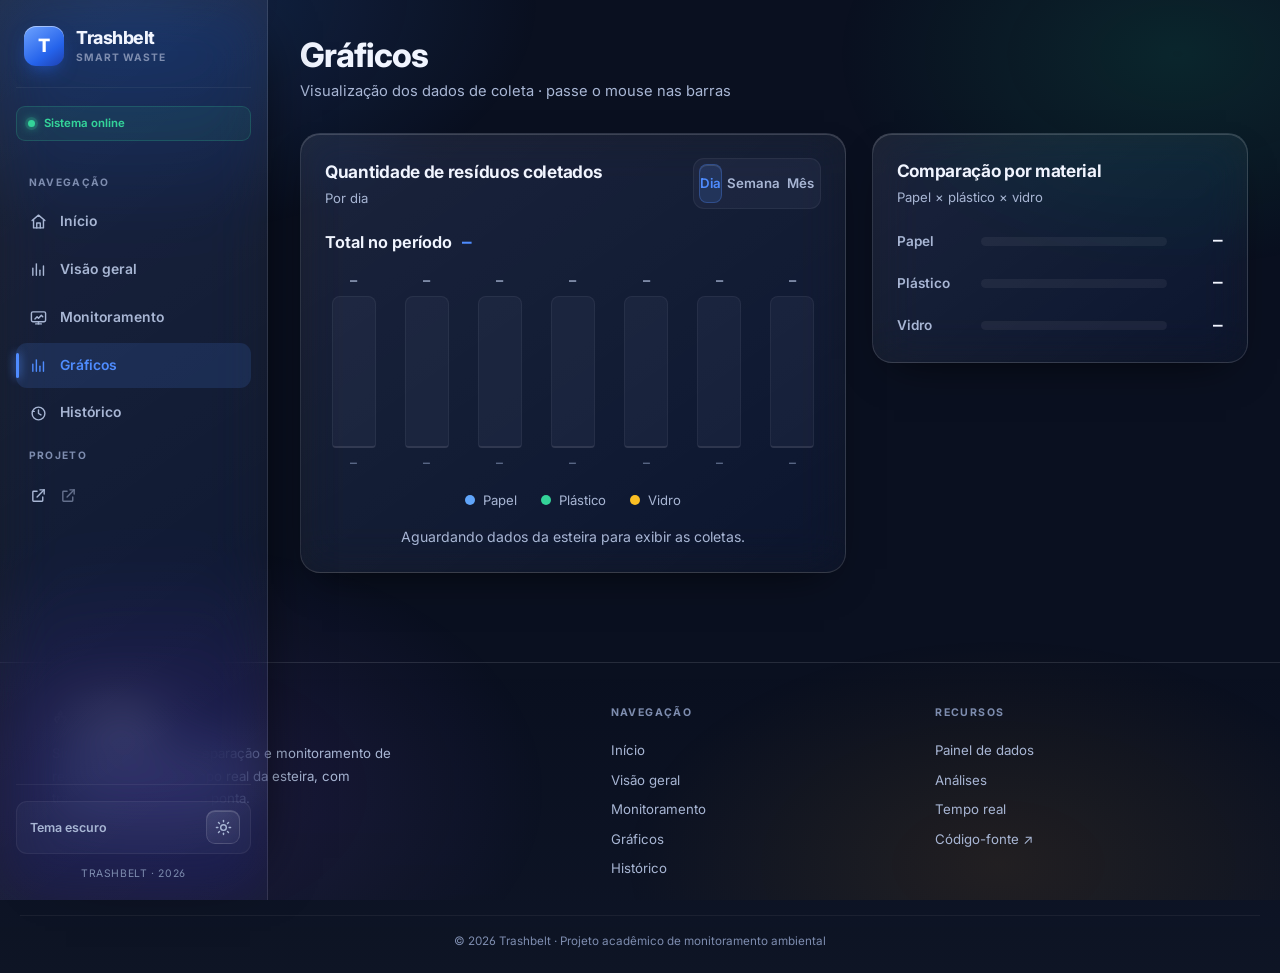
==== commit 62533048: "feat: landing page, sidebar com drawer e gráficos refinados - Landing page institucional em index.ht" ====
--- a/charts.html
+++ b/charts.html
@@ -8,7 +8,7 @@
   <link rel="preconnect" href="https://fonts.googleapis.com">
   <link rel="preconnect" href="https://fonts.gstatic.com" crossorigin>
   <link href="https://fonts.googleapis.com/css2?family=Inter:wght@400;500;600;700&family=JetBrains+Mono:wght@500;600;700&display=swap" rel="stylesheet">
-  <link rel="stylesheet" href="css/style.css?v=17">
+  <link rel="stylesheet" href="css/style.css?v=21">
 
   <script>
     try {
@@ -20,27 +20,6 @@
   </script>
 </head>
 <body>
-  <header class="app-header">
-    <div class="header-content">
-      <div class="brand">
-        <div class="brand-mark">T</div>
-        <div>Trashbelt</div>
-      </div>
-      <nav class="main-nav">
-        <a href="dashboard.html" class="nav-btn">Visão geral</a>
-        <a href="monitor.html" class="nav-btn">Monitoramento</a>
-        <a href="charts.html" class="nav-btn active">Gráficos</a>
-        <a href="history.html" class="nav-btn">Histórico</a>
-      </nav>
-      <div class="header-actions">
-        <button class="icon-btn" aria-label="Alternar tema claro/escuro" onclick="toggleTema()" title="Tema">
-          <svg class="icon i-sol"><use href="#i-sol"/></svg>
-          <svg class="icon i-lua"><use href="#i-lua"/></svg>
-        </button>
-      </div>
-    </div>
-  </header>
-
   <div class="main">
     <div class="page-header">
       <h1>Gráficos</h1>
@@ -154,6 +133,7 @@
     </defs>
   </svg>
 
-  <script src="js/app.js?v=17"></script>
+  <script src="js/shell.js?v=21"></script>
+  <script src="js/app.js?v=21"></script>
 </body>
 </html>
--- a/css/style.css
+++ b/css/style.css
@@ -137,43 +137,56 @@
 }
 
 /* =====================================================================
-   HEADER / NAVEGAÇÃO
+   SIDEBAR / NAVEGAÇÃO
    ===================================================================== */
 
-.app-header {
-    position: sticky;
-    top: 0;
-    z-index: 50;
-    border-width: 0 0 1px 0;
-    border-style: solid;
-    border-color: var(--border);
-    border-radius: 0;
-    box-shadow: 0 8px 30px -20px rgba(0, 0, 0, 0.6);
-}
-
-.header-content {
-    max-width: 1240px;
-    margin: 0 auto;
-    padding: 0.9rem 2rem;
+.sidebar {
+    position: fixed;
+    inset: 0 auto 0 0;
+    width: 268px;
+    z-index: 70;
+    display: flex;
+    flex-direction: column;
+    padding: 1.6rem 1rem 1.1rem;
+    background: var(--glass-bg);
+    -webkit-backdrop-filter: blur(28px) saturate(170%);
+    backdrop-filter: blur(28px) saturate(170%);
+    border-right: 1px solid var(--border);
+    box-shadow: 24px 0 60px -42px rgba(0, 0, 0, 0.9);
+    transition: transform 0.32s cubic-bezier(0.2, 0.8, 0.2, 1);
+    overflow-y: auto;
+    scrollbar-width: thin;
+}
+
+.sidebar-brand {
     display: flex;
     align-items: center;
-    justify-content: space-between;
-    gap: 1rem;
+    gap: 12px;
+    padding: 0 0.5rem 1.35rem;
+    border-bottom: 1px solid var(--border-light);
 }
 
 .brand {
     display: flex;
-    align-items: center;
-    gap: 11px;
+    flex-direction: column;
+    font-weight: 750;
+    font-size: 1.12rem;
+    letter-spacing: -0.5px;
+    line-height: 1.1;
+}
+
+.brand small {
+    font-size: 0.64rem;
     font-weight: 700;
-    font-size: 1.2rem;
-    letter-spacing: -0.6px;
-    white-space: nowrap;
+    color: var(--text-muted);
+    letter-spacing: 0.1em;
+    text-transform: uppercase;
+    margin-top: 0.28rem;
 }
 
 .brand-mark {
-    width: 38px;
-    height: 38px;
+    width: 40px;
+    height: 40px;
     border-radius: 12px;
     background: linear-gradient(145deg, #6ea3ff, #2563eb 65%, #1e40af);
     color: #fff;
@@ -181,52 +194,111 @@
     place-items: center;
     font-size: 1.15rem;
     font-weight: 800;
+    flex-shrink: 0;
     box-shadow: 0 8px 20px -8px rgba(37, 99, 235, 0.9), inset 0 1px 0 rgba(255, 255, 255, 0.45);
 }
 
-.main-nav {
-    display: flex;
-    gap: 0.3rem;
-    padding: 0.3rem;
-    border-radius: 12px;
-    background: rgba(127, 145, 180, 0.08);
+.sidebar-status {
+    display: flex;
+    align-items: center;
+    gap: 0.55rem;
+    padding: 0.5rem 0.7rem;
+    margin-top: 1.1rem;
+    border-radius: 9px;
+    background: rgba(52, 211, 153, 0.08);
+    border: 1px solid rgba(52, 211, 153, 0.2);
+    color: var(--success);
+    font-size: 0.71rem;
+    font-weight: 650;
+}
+
+.live-dot {
+    width: 7px;
+    height: 7px;
+    border-radius: 50%;
+    background: var(--success);
+    box-shadow: 0 0 0 3px rgba(52, 211, 153, 0.18), 0 0 10px var(--success);
+    animation: pulse 2s infinite;
+    flex-shrink: 0;
+}
+
+.sidebar-nav {
+    display: flex;
+    flex-direction: column;
+    gap: 0.2rem;
+    margin-top: 1.5rem;
+    flex: 1;
+}
+
+.nav-label {
+    font-size: 0.64rem;
+    font-weight: 700;
+    letter-spacing: 0.13em;
+    color: var(--text-muted);
+    text-transform: uppercase;
+    padding: 0 0.8rem;
+    margin: 0.6rem 0 0.35rem;
+}
+
+.side-link {
+    position: relative;
+    display: flex;
+    align-items: center;
+    gap: 0.85rem;
+    padding: 0.72rem 0.85rem;
+    border-radius: 11px;
+    color: var(--text-secondary);
+    font-size: 0.87rem;
+    font-weight: 600;
+    transition: var(--transition);
+}
+
+.side-link:hover { color: var(--text); background: rgba(127, 145, 180, 0.10) }
+
+.side-link.active { color: var(--primary); background: var(--primary-soft) }
+
+.side-link.active::before {
+    content: "";
+    position: absolute;
+    left: 0;
+    top: 22%;
+    bottom: 22%;
+    width: 3px;
+    border-radius: 99px;
+    background: var(--primary);
+    box-shadow: 0 0 10px var(--primary);
+}
+
+.side-link .icon { width: 18px; height: 18px }
+.side-link .link-ext { margin-left: auto; width: 13px; height: 13px; opacity: 0.55 }
+
+.sidebar-footer {
+    margin-top: auto;
+    padding-top: 1rem;
+    border-top: 1px solid var(--border-light);
+    display: flex;
+    flex-direction: column;
+    gap: 0.75rem;
+}
+
+.theme-row {
+    display: flex;
+    align-items: center;
+    justify-content: space-between;
+    gap: 0.75rem;
+    padding: 0.55rem 0.6rem 0.55rem 0.8rem;
+    border-radius: 11px;
+    background: rgba(127, 145, 180, 0.07);
     border: 1px solid var(--border-light);
-}
-
-.nav-btn {
-    display: flex;
-    align-items: center;
-    justify-content: center;
-    padding: 0.55rem 0.95rem;
+    font-size: 0.78rem;
+    color: var(--text-secondary);
+    font-weight: 600;
+}
+
+.icon-btn {
+    width: 34px;
+    height: 34px;
     border-radius: 9px;
-    border: 1px solid transparent;
-    background: transparent;
-    color: var(--text-secondary);
-    font-size: 0.85rem;
-    font-weight: 600;
-    cursor: pointer;
-    transition: var(--transition);
-    white-space: nowrap;
-}
-
-.nav-btn:hover {
-    color: var(--text);
-    background: rgba(127, 145, 180, 0.12);
-}
-
-.nav-btn.active {
-    color: var(--primary);
-    background: var(--primary-soft);
-    border-color: rgba(79, 140, 255, 0.35);
-    box-shadow: inset 0 1px 0 rgba(255, 255, 255, 0.12), 0 4px 14px -8px rgba(79, 140, 255, 0.7);
-}
-
-.header-actions { display: flex; align-items: center; gap: 0.5rem }
-
-.icon-btn {
-    width: 38px;
-    height: 38px;
-    border-radius: 11px;
     display: grid;
     place-items: center;
     cursor: pointer;
@@ -234,11 +306,48 @@
     transition: var(--transition);
 }
 
-.icon-btn:hover {
-    color: var(--primary);
-    border-color: rgba(79, 140, 255, 0.45);
-    transform: translateY(-1px);
-}
+.icon-btn:hover { color: var(--primary); border-color: rgba(79, 140, 255, 0.45) }
+
+.sidebar-foot-note {
+    font-size: 0.65rem;
+    color: var(--text-muted);
+    text-align: center;
+    letter-spacing: 0.06em;
+}
+
+.sidebar-overlay {
+    position: fixed;
+    inset: 0;
+    z-index: 65;
+    background: rgba(2, 6, 23, 0.62);
+    -webkit-backdrop-filter: blur(4px);
+    backdrop-filter: blur(4px);
+    opacity: 0;
+    visibility: hidden;
+    transition: opacity 0.25s ease, visibility 0.25s ease;
+}
+
+.sidebar-overlay.visivel { opacity: 1; visibility: visible }
+
+.menu-toggle {
+    display: none;
+    position: fixed;
+    top: 1rem;
+    left: 1rem;
+    z-index: 80;
+    width: 42px;
+    height: 42px;
+    border-radius: 12px;
+    place-items: center;
+    cursor: pointer;
+    color: var(--text);
+}
+
+/* Ícones do sprite local do shell */
+.sidebar .icon,
+.site-footer .icon { width: 17px; height: 17px }
+.sidebar-close { display: none !important }
+
 
 /* Mostra só o ícone do tema oposto ao atual */
 html[data-theme="dark"] .i-sol { display: block }
@@ -254,8 +363,8 @@
     position: relative;
     z-index: 1;
     max-width: 1240px;
-    margin: 0 auto;
-    padding: 2.25rem 1.5rem 1rem;
+    margin: 0 auto 0 268px;
+    padding: 2.25rem 2rem 1rem;
 }
 
 .page-header { margin-bottom: 1.9rem }
@@ -480,15 +589,15 @@
     position: absolute;
     left: 0;
     right: 0;
-    height: 1px;
-    background: var(--border-light);
+    height: 0;
+    border-top: 1px dashed var(--border-light);
 }
 
 .gridline:nth-child(1) { top: 0 }
 .gridline:nth-child(2) { top: 25% }
 .gridline:nth-child(3) { top: 50% }
 .gridline:nth-child(4) { top: 75% }
-.gridline:nth-child(5) { bottom: 0; background: var(--border) }
+.gridline:nth-child(5) { bottom: 0; border-top-style: solid; border-top-color: var(--border) }
 
 .line-chart-wrap svg {
     position: absolute;
@@ -736,7 +845,9 @@
     align-self: end;
     border-radius: 8px 8px 4px 4px;
     overflow: hidden;
+    border: 1px solid var(--border-light);
     border-bottom: 2px solid var(--border);
+    background: rgba(127, 145, 180, 0.07);
     position: relative;
     display: flex;
     flex-direction: column-reverse;
@@ -1205,13 +1316,371 @@
    ===================================================================== */
 
 .site-footer {
+    margin-top: 3rem;
+    border-top: 1px solid var(--border);
+    background: linear-gradient(180deg, transparent, rgba(127, 145, 180, 0.04));
+}
+
+.footer-inner {
+    max-width: 1240px;
+    margin: 0 auto;
+    padding: 2.6rem 2rem 2rem;
+    display: grid;
+    grid-template-columns: 1.8fr 1fr 1fr;
+    gap: 2rem;
+}
+
+.footer-brand-title {
+    display: flex;
+    align-items: center;
+    gap: 0.7rem;
+    font-weight: 750;
+    font-size: 1.05rem;
+    margin-bottom: 0.7rem;
+}
+
+.footer-brand p {
+    color: var(--text-secondary);
+    font-size: 0.83rem;
+    max-width: 23rem;
+    line-height: 1.7;
+}
+
+.footer-col h4 {
+    font-size: 0.66rem;
+    text-transform: uppercase;
+    letter-spacing: 0.13em;
+    color: var(--text-muted);
+    margin-bottom: 0.9rem;
+}
+
+.footer-col a {
+    display: block;
+    color: var(--text-secondary);
+    font-size: 0.83rem;
+    padding: 0.28rem 0;
+    transition: var(--transition);
+}
+
+.footer-col a:hover { color: var(--primary) }
+
+.footer-bottom {
+    border-top: 1px solid var(--border-light);
+    padding: 1rem 2rem 1.4rem;
+    text-align: center;
+    color: var(--text-muted);
+    font-size: 0.73rem;
+    max-width: 1240px;
+    margin: 0 auto;
+}
+
+/* =====================================================================
+   LANDING PAGE
+   ===================================================================== */
+
+.landing .main { padding-top: 0 }
+
+.hero {
+    position: relative;
+    display: grid;
+    grid-template-columns: 1.05fr 0.95fr;
+    gap: 3.5rem;
+    align-items: center;
+    padding: 3rem 0 3.5rem;
+    min-height: calc(100vh - 6rem);
+}
+
+.hero-eyebrow {
+    display: inline-flex;
+    align-items: center;
+    gap: 0.55rem;
+    padding: 0.4rem 0.85rem;
+    border-radius: 99px;
+    background: var(--primary-soft);
+    border: 1px solid rgba(79, 140, 255, 0.3);
+    color: var(--primary);
+    font-size: 0.68rem;
+    font-weight: 750;
+    letter-spacing: 0.11em;
+    text-transform: uppercase;
+    margin-bottom: 1.4rem;
+}
+
+.hero h1 {
+    font-size: clamp(2.4rem, 5vw, 3.9rem);
+    line-height: 1.06;
+    letter-spacing: -2.2px;
+    font-weight: 800;
+    margin-bottom: 1.2rem;
+    background: linear-gradient(115deg, var(--text) 12%, var(--primary) 72%, var(--success) 125%);
+    -webkit-background-clip: text;
+    background-clip: text;
+    -webkit-text-fill-color: transparent;
+}
+
+.hero-lead {
+    font-size: 1.05rem;
+    color: var(--text-secondary);
+    line-height: 1.75;
+    max-width: 34rem;
+    margin-bottom: 2rem;
+}
+
+.hero-actions { display: flex; gap: 0.9rem; flex-wrap: wrap }
+
+.btn {
+    display: inline-flex;
+    align-items: center;
+    gap: 0.6rem;
+    padding: 0.82rem 1.35rem;
+    border-radius: 12px;
+    font-size: 0.88rem;
+    font-weight: 700;
+    cursor: pointer;
+    transition: var(--transition);
+    border: 1px solid transparent;
+}
+
+.btn-primary {
+    background: linear-gradient(145deg, #6ea3ff, #2563eb);
+    color: #fff;
+    box-shadow: 0 14px 28px -14px rgba(37, 99, 235, 0.9), inset 0 1px 0 rgba(255, 255, 255, 0.35);
+}
+
+.btn-primary:hover {
+    transform: translateY(-2px);
+    box-shadow: 0 20px 36px -14px rgba(37, 99, 235, 1);
+}
+
+.btn-ghost {
+    background: var(--glass-bg);
+    -webkit-backdrop-filter: blur(var(--blur));
+    backdrop-filter: blur(var(--blur));
+    border-color: var(--glass-border);
+    color: var(--text);
+}
+
+.btn-ghost:hover { border-color: rgba(79, 140, 255, 0.55); color: var(--primary) }
+
+.hero-meta {
+    display: flex;
+    gap: 1.8rem;
     margin-top: 2.5rem;
-    padding: 1.6rem 1rem 2rem;
-    border-top: 1px solid var(--border);
+    flex-wrap: wrap;
+}
+
+.hero-meta-item strong {
+    display: block;
+    font-family: var(--font-mono);
+    font-size: 1.3rem;
+    font-weight: 750;
+}
+
+.hero-meta-item span {
+    font-size: 0.68rem;
     color: var(--text-muted);
-    font-size: 0.8rem;
+    text-transform: uppercase;
+    letter-spacing: 0.09em;
+}
+
+.hero-visual { position: relative }
+
+.hero-visual::before {
+    content: "";
+    position: absolute;
+    inset: -12% -8%;
+    background: radial-gradient(circle at 60% 40%, var(--glow-1), transparent 65%);
+    z-index: -1;
+    filter: blur(20px);
+}
+
+.preview-card {
+    border-radius: 22px;
+    padding: 1.6rem;
+    position: relative;
+    overflow: hidden;
+}
+
+.preview-top {
+    display: flex;
+    align-items: center;
+    justify-content: space-between;
+    margin-bottom: 1.3rem;
+}
+
+.preview-top span {
+    font-size: 0.7rem;
+    font-weight: 750;
+    text-transform: uppercase;
+    letter-spacing: 0.1em;
+    color: var(--text-muted);
+}
+
+.preview-total {
+    font-family: var(--font-mono);
+    font-size: 2.5rem;
+    font-weight: 750;
+    letter-spacing: -1.5px;
+    line-height: 1.1;
+}
+
+.preview-sub { font-size: 0.82rem; color: var(--text-secondary); margin: 0.25rem 0 1.4rem }
+
+.mini-bars {
+    display: flex;
+    align-items: flex-end;
+    gap: 0.5rem;
+    height: 95px;
+    margin-bottom: 1.3rem;
+}
+
+.mini-bar {
+    flex: 1;
+    min-height: 3px;
+    border-radius: 5px 5px 2px 2px;
+    background: linear-gradient(180deg, #93c5fd, var(--papel));
+    opacity: 0.9;
+    transition: height 0.8s ease;
+}
+
+.mini-bar.zero { background: var(--border-light); opacity: 1 }
+
+.preview-mats { display: grid; grid-template-columns: repeat(3, 1fr); gap: 0.6rem }
+
+.preview-mat {
+    padding: 0.75rem;
+    border-radius: 11px;
+    background: rgba(127, 145, 180, 0.08);
+    border: 1px solid var(--border-light);
+}
+
+.preview-mat small {
+    display: block;
+    font-size: 0.63rem;
+    color: var(--text-muted);
+    text-transform: uppercase;
+    letter-spacing: 0.07em;
+    margin-bottom: 0.3rem;
+}
+
+.preview-mat b { font-family: var(--font-mono); font-size: 1.02rem }
+
+.float-chip {
+    position: absolute;
+    padding: 0.55rem 0.85rem;
+    border-radius: 11px;
+    font-size: 0.72rem;
+    font-weight: 700;
+    box-shadow: var(--shadow-md);
+    background: var(--glass-bg);
+    -webkit-backdrop-filter: blur(16px);
+    backdrop-filter: blur(16px);
+    border: 1px solid var(--glass-border);
+    white-space: nowrap;
+}
+
+.float-chip.one { top: -1.1rem; right: -1rem; color: var(--success) }
+.float-chip.two { bottom: -1.1rem; left: -1.4rem; color: var(--primary) }
+
+.section { padding: 3.2rem 0 }
+.section-head { margin-bottom: 1.9rem }
+
+.section-head .eyebrow {
+    display: inline-block;
+    font-size: 0.68rem;
+    font-weight: 750;
+    letter-spacing: 0.13em;
+    text-transform: uppercase;
+    color: var(--primary);
+    margin-bottom: 0.6rem;
+}
+
+.section-head h2 {
+    font-size: clamp(1.6rem, 3vw, 2.15rem);
+    letter-spacing: -1px;
+    margin-bottom: 0.5rem;
+}
+
+.section-head p { color: var(--text-secondary); max-width: 38rem; line-height: 1.7 }
+
+.features-grid { display: grid; grid-template-columns: repeat(3, 1fr); gap: 1.2rem }
+
+.feature-card { border-radius: var(--radius-lg); padding: 1.6rem; transition: var(--transition) }
+.feature-card:hover { transform: translateY(-4px) }
+
+.feature-icon {
+    width: 44px;
+    height: 44px;
+    border-radius: 13px;
+    display: grid;
+    place-items: center;
+    margin-bottom: 1.1rem;
+    background: var(--primary-soft);
+    color: var(--primary);
+    border: 1px solid rgba(79, 140, 255, 0.25);
+}
+
+.feature-card h3 { font-size: 1.02rem; margin-bottom: 0.5rem }
+.feature-card p { font-size: 0.85rem; color: var(--text-secondary); line-height: 1.7 }
+
+.steps { display: grid; grid-template-columns: repeat(3, 1fr); gap: 1.2rem; counter-reset: step }
+
+.step {
+    position: relative;
+    padding: 1.6rem;
+    border-radius: var(--radius-lg);
+}
+
+.step::before {
+    counter-increment: step;
+    content: counter(step, decimal-leading-zero);
+    position: absolute;
+    top: 1.1rem;
+    right: 1.4rem;
+    font-family: var(--font-mono);
+    font-size: 1.7rem;
+    font-weight: 700;
+    color: var(--primary);
+    opacity: 0.35;
+}
+
+.step h3 { font-size: 1rem; margin-bottom: 0.5rem }
+.step p { font-size: 0.85rem; color: var(--text-secondary); line-height: 1.7 }
+
+.tech-row { display: flex; gap: 0.7rem; flex-wrap: wrap; margin-top: 1.6rem }
+
+.tech-pill {
+    padding: 0.42rem 0.85rem;
+    border-radius: 99px;
+    background: rgba(127, 145, 180, 0.08);
+    border: 1px solid var(--border-light);
+    font-size: 0.72rem;
+    font-weight: 650;
+    color: var(--text-secondary);
+}
+
+.cta-band {
+    border-radius: 24px;
+    padding: 2.8rem 2rem;
     text-align: center;
-    letter-spacing: 0.03em;
+    background: linear-gradient(135deg, rgba(79, 140, 255, 0.2), rgba(37, 99, 235, 0.07));
+    border: 1px solid rgba(79, 140, 255, 0.3);
+    box-shadow: var(--glass-shadow), var(--glass-highlight);
+}
+
+.cta-band h2 { font-size: clamp(1.5rem, 3vw, 2rem); margin-bottom: 0.7rem }
+.cta-band p { color: var(--text-secondary); margin-bottom: 1.6rem }
+
+/* Rótulo do valor máximo no gráfico de linha */
+.max-label {
+    font-family: var(--font-mono);
+    font-size: 14px;
+    font-weight: 700;
+    fill: var(--success);
+    paint-order: stroke;
+    stroke: var(--bg);
+    stroke-width: 3px;
+    stroke-linejoin: round;
 }
 
 /* =====================================================================
@@ -1221,24 +1690,33 @@
 @media (max-width: 1080px) {
     .cards-grid { grid-template-columns: repeat(2, 1fr) }
     .stat-card.total { grid-column: 1 / -1 }
-    .header-content { flex-wrap: wrap }
+    .hero { grid-template-columns: 1fr; gap: 2.2rem; padding-top: 2rem }
+    .hero-visual { max-width: 540px }
+}
+
+/* Sidebar vira drawer: funciona no celular de verdade */
+@media (max-width: 960px) {
+    .sidebar { transform: translateX(-105%); box-shadow: 20px 0 60px -20px rgba(0, 0, 0, 0.85) }
+    .sidebar.aberto { transform: translateX(0) }
+    .menu-toggle { display: grid }
+    .topbar-toggle { display: grid; background: var(--glass-bg); -webkit-backdrop-filter: blur(18px); backdrop-filter: blur(18px); border: 1px solid var(--glass-border); box-shadow: var(--glass-shadow), var(--glass-highlight); }
+    .sidebar-close { display: grid !important; position: static; width: 32px; height: 32px; margin-left: auto; border-radius: 9px; background: rgba(127, 145, 180, 0.1); border: 1px solid var(--border-light); }
+    .main { margin: 0 auto; padding-top: 4.6rem }
+    .landing .main { padding-top: 3.6rem }
 }
 
 @media (max-width: 900px) {
     .monitor-wrap,
     .charts-layout { grid-template-columns: 1fr }
-    .main { padding: 1.6rem 1.1rem 1rem }
-    .header-content { padding: 0.85rem 1.2rem }
-    .nav-btn { padding: 0.5rem 0.75rem; font-size: 0.8rem }
+    .features-grid,
+    .steps { grid-template-columns: repeat(2, 1fr) }
+    .footer-inner { grid-template-columns: 1fr 1fr }
+    .footer-brand { grid-column: 1 / -1 }
 }
 
 @media (max-width: 640px) {
-    .header-content { padding: 0.8rem 1rem; gap: 0.7rem }
-    .brand { font-size: 1.05rem }
-    .brand-mark { width: 33px; height: 33px; font-size: 1rem; border-radius: 10px }
-    .main-nav { width: 100%; order: 3; justify-content: space-between }
-    .nav-btn { flex: 1; padding: 0.5rem 0.25rem; font-size: 0.72rem }
-    .header-actions { margin-left: auto }
+    .main { padding: 4.2rem 1rem 1rem }
+    .landing .main { padding: 3.4rem 1rem 1rem }
     .page-header h1 { font-size: 1.5rem }
     .cards-grid { grid-template-columns: 1fr; gap: 0.85rem }
     .stat-card.total { grid-column: auto }
@@ -1254,12 +1732,22 @@
     .bars-legend { gap: 0.8rem; font-size: 0.75rem }
     .bars-period-tabs { width: 100% }
     .monitor-screen { height: 240px }
+    .features-grid,
+    .steps { grid-template-columns: 1fr }
+    .footer-inner { grid-template-columns: 1fr; gap: 1.6rem; padding: 2rem 1.2rem }
+    .footer-brand { grid-column: auto }
+    .float-chip.one { right: 0 }
+    .float-chip.two { left: 0 }
+    .cta-band { padding: 2rem 1.2rem }
+    .hero h1 { font-size: 2.35rem; letter-spacing: -1.5px }
+    .hero-meta { gap: 1.2rem }
 }
 
 @media (max-width: 400px) {
-    .nav-btn { font-size: 0.66rem }
     .card-value { font-size: 1.8rem }
     .panel-header { align-items: flex-start }
+    .hero h1 { font-size: 2rem }
+    .btn { width: 100%; justify-content: center }
 }
 
 /* =====================================================================
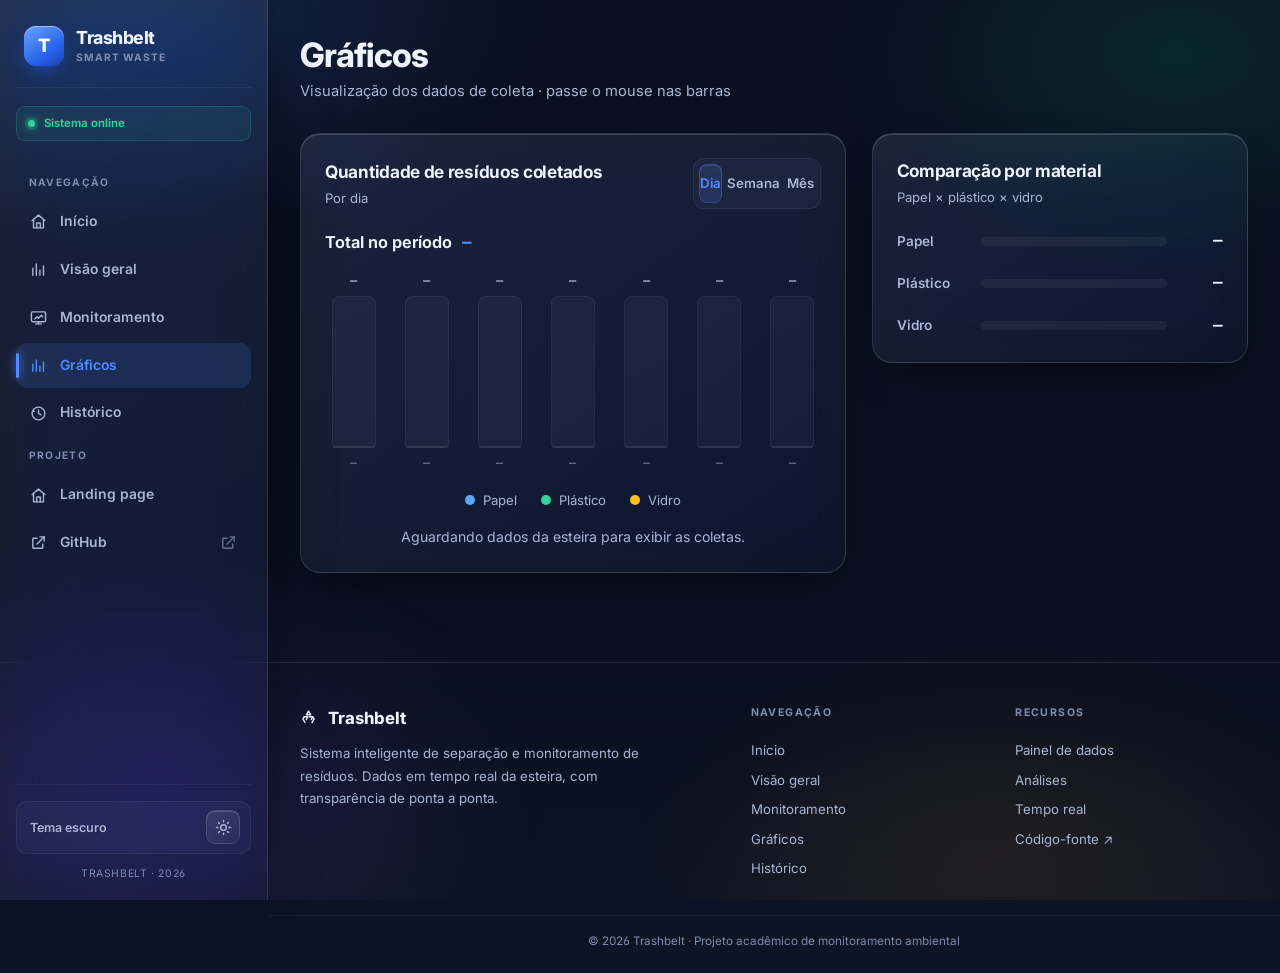
==== commit 2152d327: "fix: separar landing do painel e alinhar layout - index.html e agora exclusivamente a landing, com n" ====
--- a/charts.html
+++ b/charts.html
@@ -8,7 +8,7 @@
   <link rel="preconnect" href="https://fonts.googleapis.com">
   <link rel="preconnect" href="https://fonts.gstatic.com" crossorigin>
   <link href="https://fonts.googleapis.com/css2?family=Inter:wght@400;500;600;700&family=JetBrains+Mono:wght@500;600;700&display=swap" rel="stylesheet">
-  <link rel="stylesheet" href="css/style.css?v=21">
+  <link rel="stylesheet" href="css/style.css?v=23">
 
   <script>
     try {
@@ -133,7 +133,7 @@
     </defs>
   </svg>
 
-  <script src="js/shell.js?v=21"></script>
-  <script src="js/app.js?v=21"></script>
+  <script src="js/shell.js?v=23"></script>
+  <script src="js/app.js?v=23"></script>
 </body>
 </html>
--- a/css/style.css
+++ b/css/style.css
@@ -363,8 +363,15 @@
     position: relative;
     z-index: 1;
     max-width: 1240px;
-    margin: 0 auto 0 268px;
+    margin: 0 auto;
     padding: 2.25rem 2rem 1rem;
+}
+
+/* Só o painel é deslocado pela sidebar (ela vira drawer abaixo de 961px) */
+@media (min-width: 961px) {
+    body.app-shell .main { margin-left: 268px }
+    body.app-shell .footer-inner,
+    body.app-shell .footer-bottom { margin-left: 268px; margin-right: auto }
 }
 
 .page-header { margin-bottom: 1.9rem }
@@ -1375,10 +1382,79 @@
 }
 
 /* =====================================================================
-   LANDING PAGE
+   LANDING PAGE — navbar própria
    ===================================================================== */
 
-.landing .main { padding-top: 0 }
+.landing-nav {
+    position: sticky;
+    top: 0;
+    z-index: 60;
+    border-bottom: 1px solid var(--border);
+    background: var(--glass-bg);
+    -webkit-backdrop-filter: blur(22px) saturate(160%);
+    backdrop-filter: blur(22px) saturate(160%);
+    box-shadow: var(--glass-shadow), var(--glass-highlight);
+}
+
+.nav-inner {
+    max-width: 1240px;
+    margin: 0 auto;
+    padding: 0.8rem 1.5rem;
+    min-height: 68px;
+    display: flex;
+    align-items: center;
+    gap: 1.5rem;
+}
+
+.landing-brand {
+    display: inline-flex;
+    align-items: center;
+    gap: 10px;
+    font-weight: 750;
+    font-size: 1.12rem;
+    letter-spacing: -0.5px;
+    white-space: nowrap;
+}
+
+.landing-brand .brand-mark { width: 36px; height: 36px; font-size: 1.05rem }
+
+.landing-links {
+    display: flex;
+    align-items: center;
+    gap: 0.35rem;
+    margin-left: auto;
+}
+
+.landing-links a {
+    padding: 0.55rem 0.85rem;
+    border-radius: 9px;
+    font-size: 0.85rem;
+    font-weight: 600;
+    color: var(--text-secondary);
+    transition: var(--transition);
+    white-space: nowrap;
+}
+
+.landing-links a:hover { color: var(--text); background: rgba(127, 145, 180, 0.10) }
+
+.landing-actions {
+    display: flex;
+    align-items: center;
+    gap: 0.6rem;
+    padding-left: 0.6rem;
+    border-left: 1px solid var(--border-light);
+}
+
+.btn-dashboard {
+    padding: 0.62rem 1.1rem;
+    font-size: 0.84rem;
+    white-space: nowrap;
+}
+
+.btn-dashboard .icon { width: 16px; height: 16px; transition: transform 0.2s ease }
+.btn-dashboard:hover .icon { transform: translateX(3px) }
+
+.landing .main { padding-top: 1.5rem }
 
 .hero {
     position: relative;
@@ -1413,6 +1489,13 @@
     font-weight: 800;
     margin-bottom: 1.2rem;
     background: linear-gradient(115deg, var(--text) 12%, var(--primary) 72%, var(--success) 125%);
+    -webkit-background-clip: text;
+    background-clip: text;
+    -webkit-text-fill-color: transparent;
+}
+
+.hero h1 .hero-destaque {
+    background: linear-gradient(100deg, var(--success), #34d399);
     -webkit-background-clip: text;
     background-clip: text;
     -webkit-text-fill-color: transparent;
@@ -1702,7 +1785,9 @@
     .topbar-toggle { display: grid; background: var(--glass-bg); -webkit-backdrop-filter: blur(18px); backdrop-filter: blur(18px); border: 1px solid var(--glass-border); box-shadow: var(--glass-shadow), var(--glass-highlight); }
     .sidebar-close { display: grid !important; position: static; width: 32px; height: 32px; margin-left: auto; border-radius: 9px; background: rgba(127, 145, 180, 0.1); border: 1px solid var(--border-light); }
     .main { margin: 0 auto; padding-top: 4.6rem }
-    .landing .main { padding-top: 3.6rem }
+    .landing .main { padding-top: 1.5rem }
+    .landing-links { display: none }
+    .landing-actions { border-left: 0; padding-left: 0; margin-left: auto }
 }
 
 @media (max-width: 900px) {
@@ -1716,7 +1801,12 @@
 
 @media (max-width: 640px) {
     .main { padding: 4.2rem 1rem 1rem }
-    .landing .main { padding: 3.4rem 1rem 1rem }
+    .landing .main { padding: 1.2rem 1rem 1rem }
+    .nav-inner { padding: 0.65rem 1rem; min-height: 60px; gap: 0.7rem }
+    .landing-brand { font-size: 1rem }
+    .landing-brand .brand-mark { width: 32px; height: 32px }
+    .btn-dashboard { padding: 0.55rem 0.8rem; font-size: 0.78rem }
+    .landing-actions .icon-btn { width: 32px; height: 32px }
     .page-header h1 { font-size: 1.5rem }
     .cards-grid { grid-template-columns: 1fr; gap: 0.85rem }
     .stat-card.total { grid-column: auto }
@@ -1747,7 +1837,9 @@
     .card-value { font-size: 1.8rem }
     .panel-header { align-items: flex-start }
     .hero h1 { font-size: 2rem }
-    .btn { width: 100%; justify-content: center }
+    .hero-actions .btn,
+    .cta-band .btn { width: 100%; justify-content: center }
+    .btn-dashboard { width: auto; justify-content: center }
 }
 
 /* =====================================================================
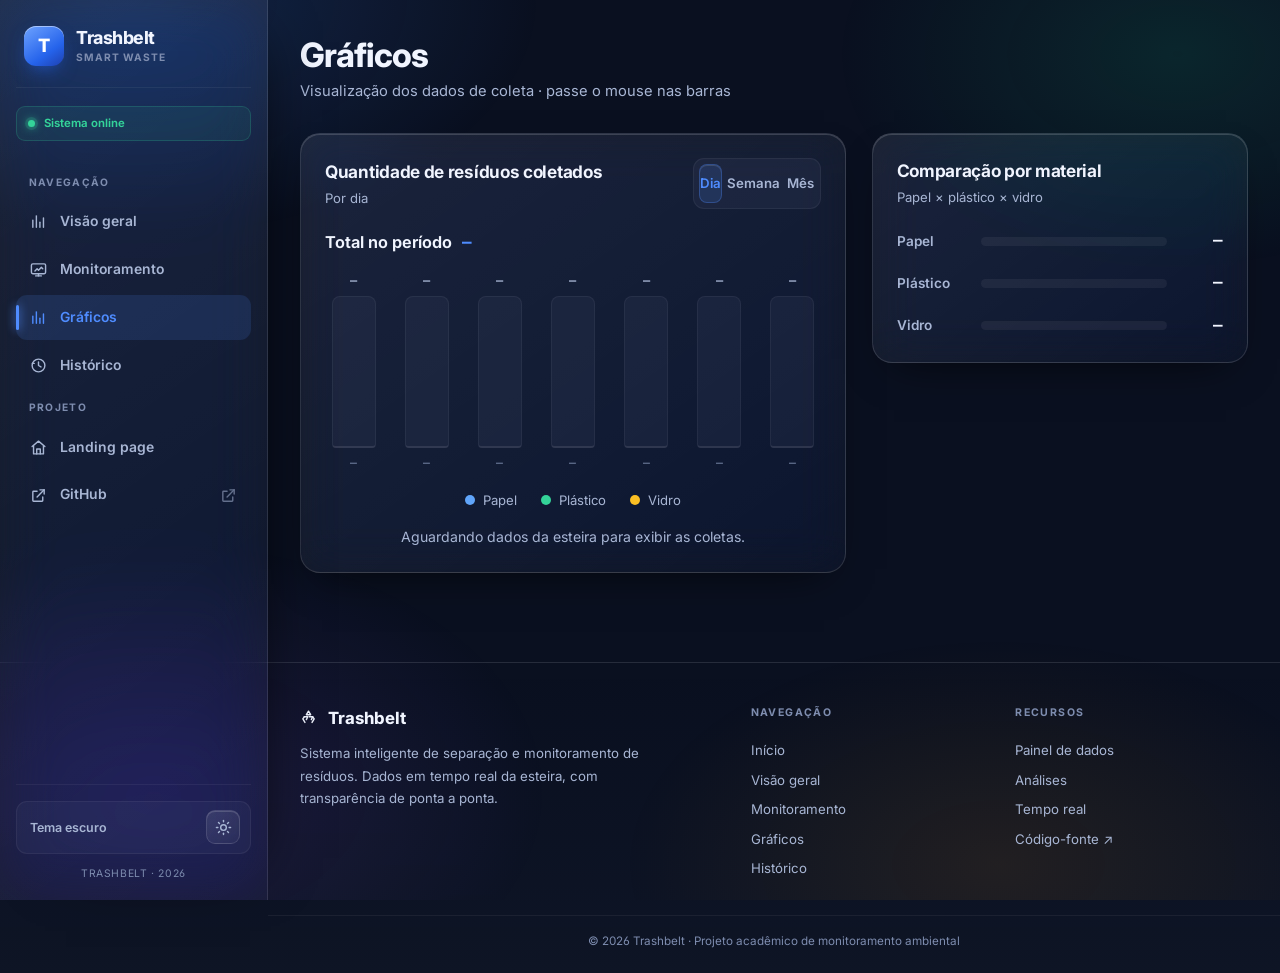
==== commit 97a33247: "fix: corrigir hero da landing e remover Inicio da sidebar" ====
--- a/charts.html
+++ b/charts.html
@@ -8,7 +8,7 @@
   <link rel="preconnect" href="https://fonts.googleapis.com">
   <link rel="preconnect" href="https://fonts.gstatic.com" crossorigin>
   <link href="https://fonts.googleapis.com/css2?family=Inter:wght@400;500;600;700&family=JetBrains+Mono:wght@500;600;700&display=swap" rel="stylesheet">
-  <link rel="stylesheet" href="css/style.css?v=23">
+  <link rel="stylesheet" href="css/style.css?v=24">
 
   <script>
     try {
@@ -133,7 +133,7 @@
     </defs>
   </svg>
 
-  <script src="js/shell.js?v=23"></script>
-  <script src="js/app.js?v=23"></script>
+  <script src="js/shell.js?v=24"></script>
+  <script src="js/app.js?v=24"></script>
 </body>
 </html>
--- a/css/style.css
+++ b/css/style.css
@@ -1566,6 +1566,11 @@
     letter-spacing: 0.09em;
 }
 
+.hero-meta-item strong.hora {
+    font-size: 0.95rem;
+    letter-spacing: -0.4px;
+}
+
 .hero-visual { position: relative }
 
 .hero-visual::before {
@@ -1775,6 +1780,9 @@
     .stat-card.total { grid-column: 1 / -1 }
     .hero { grid-template-columns: 1fr; gap: 2.2rem; padding-top: 2rem }
     .hero-visual { max-width: 540px }
+    /* O hero empilha aqui: os chips não podem ultrapassar o card. */
+    .float-chip.one { right: 0 }
+    .float-chip.two { left: 0 }
 }
 
 /* Sidebar vira drawer: funciona no celular de verdade */
@@ -1826,8 +1834,6 @@
     .steps { grid-template-columns: 1fr }
     .footer-inner { grid-template-columns: 1fr; gap: 1.6rem; padding: 2rem 1.2rem }
     .footer-brand { grid-column: auto }
-    .float-chip.one { right: 0 }
-    .float-chip.two { left: 0 }
     .cta-band { padding: 2rem 1.2rem }
     .hero h1 { font-size: 2.35rem; letter-spacing: -1.5px }
     .hero-meta { gap: 1.2rem }
